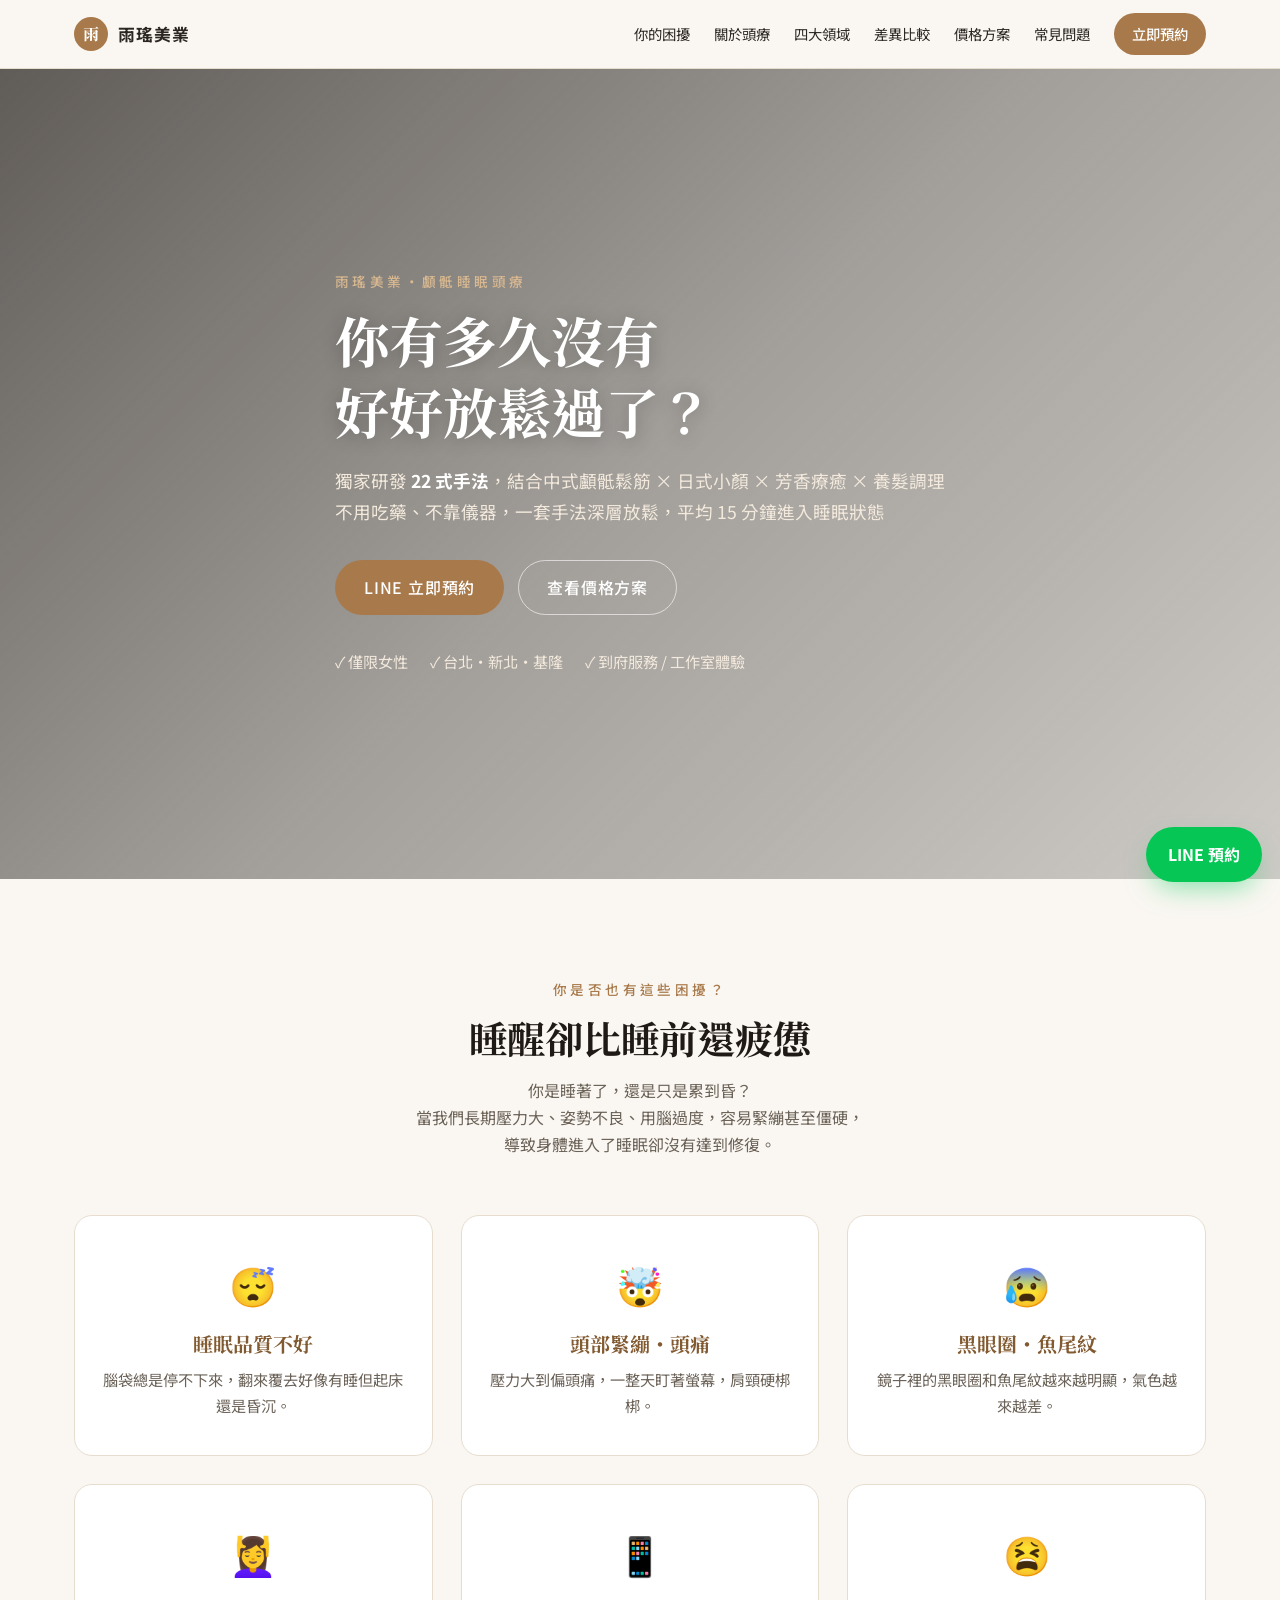
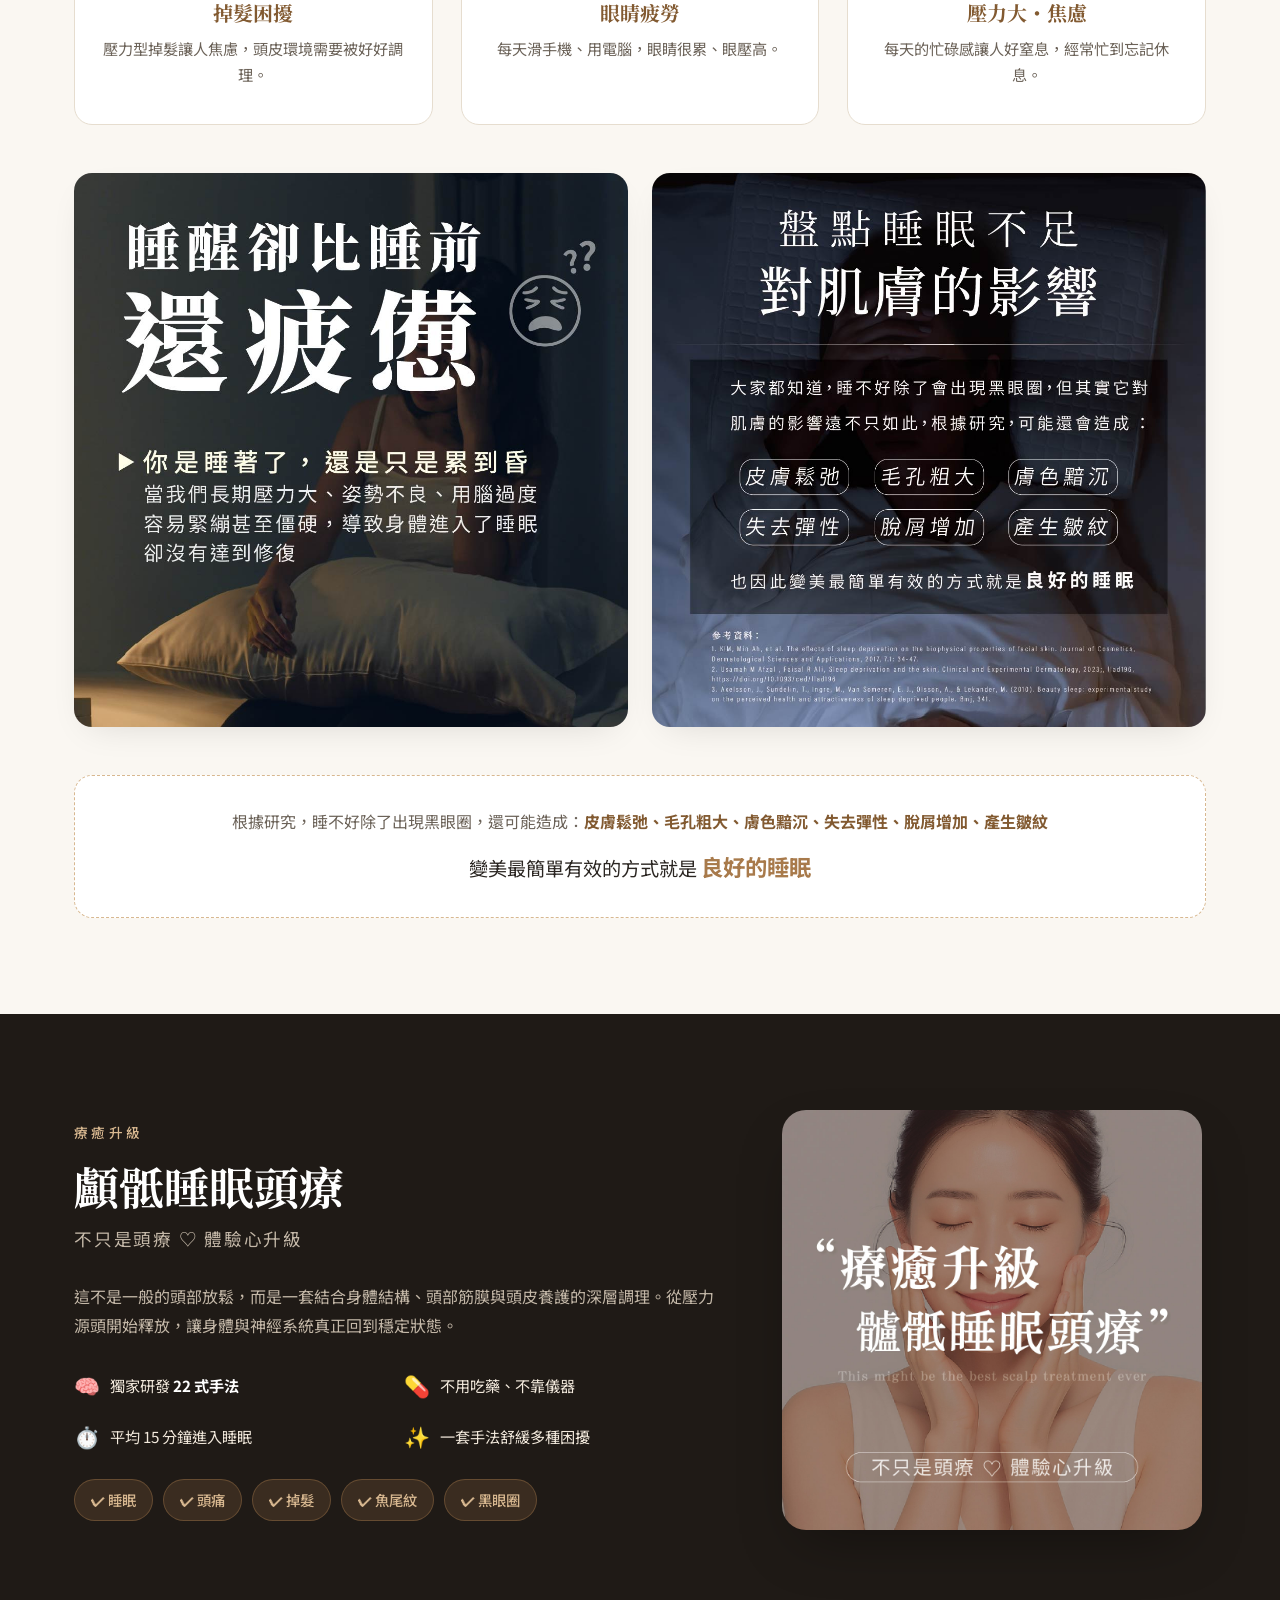
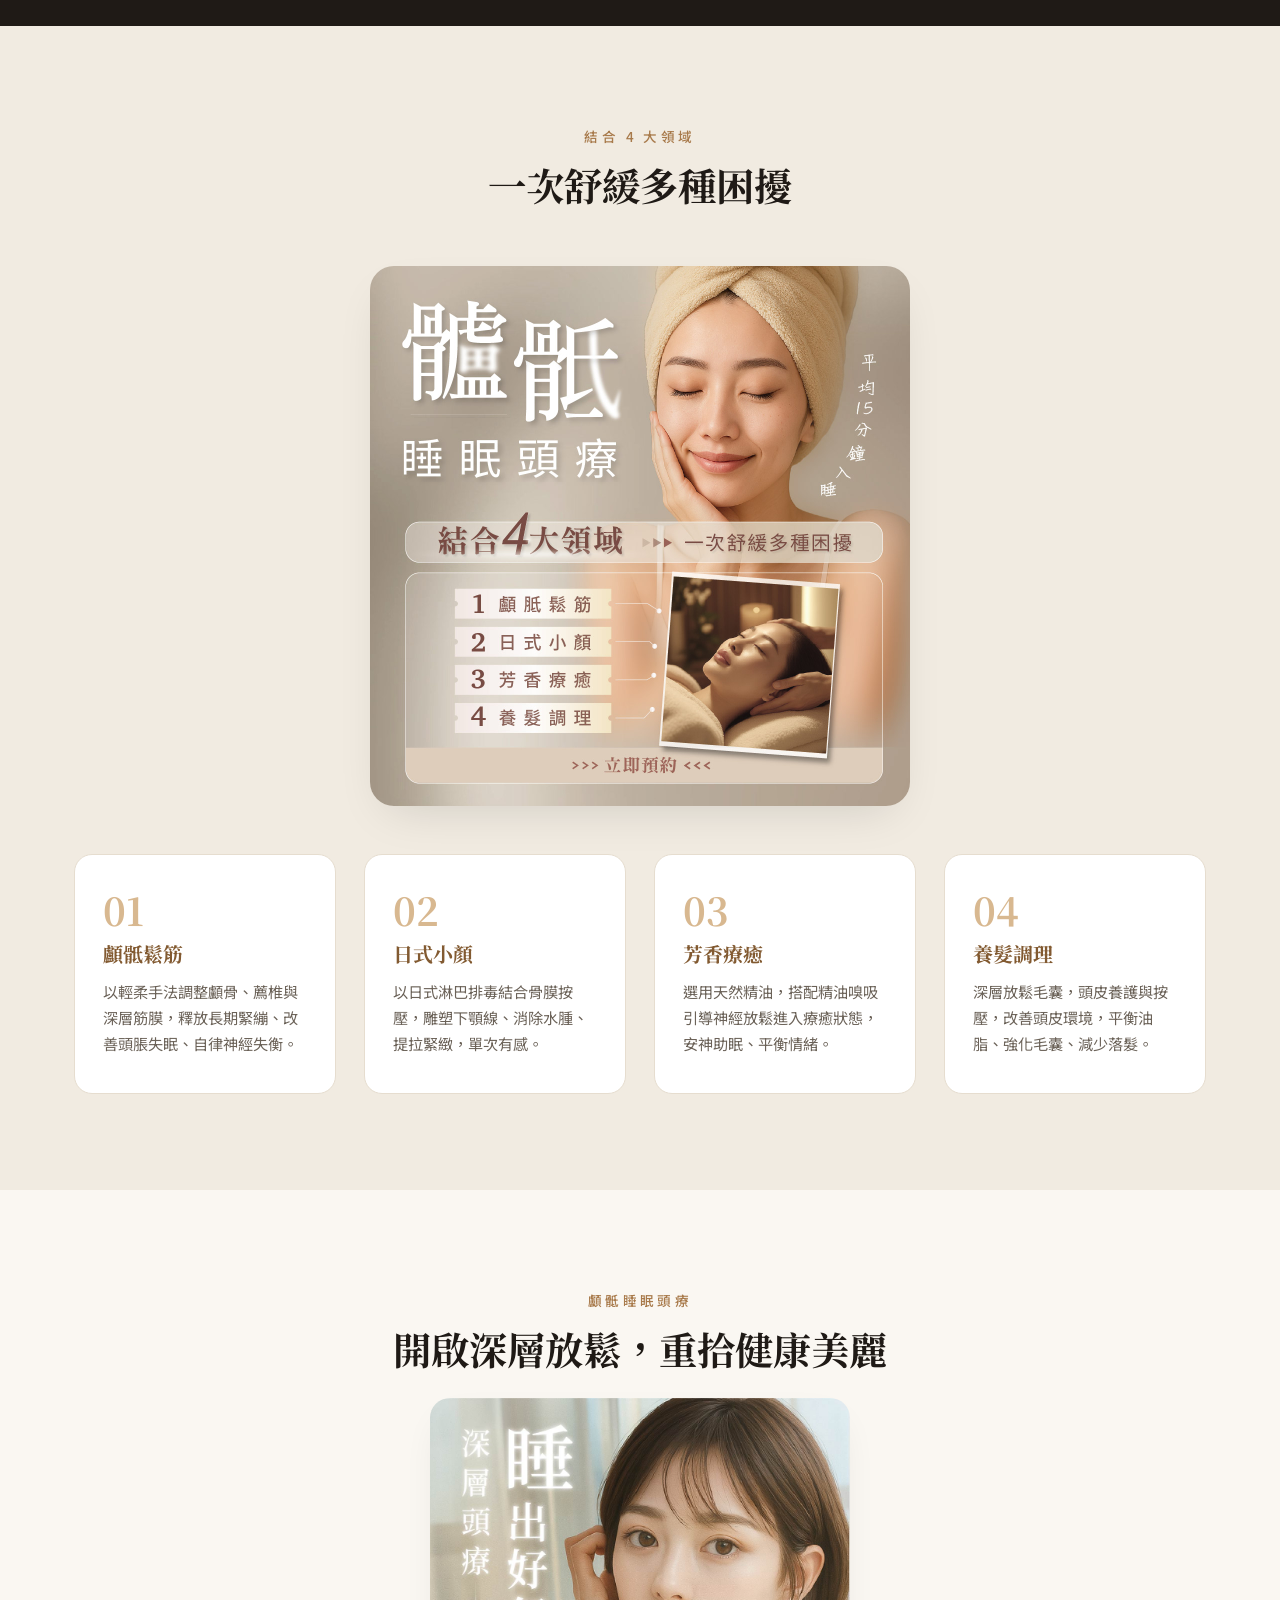
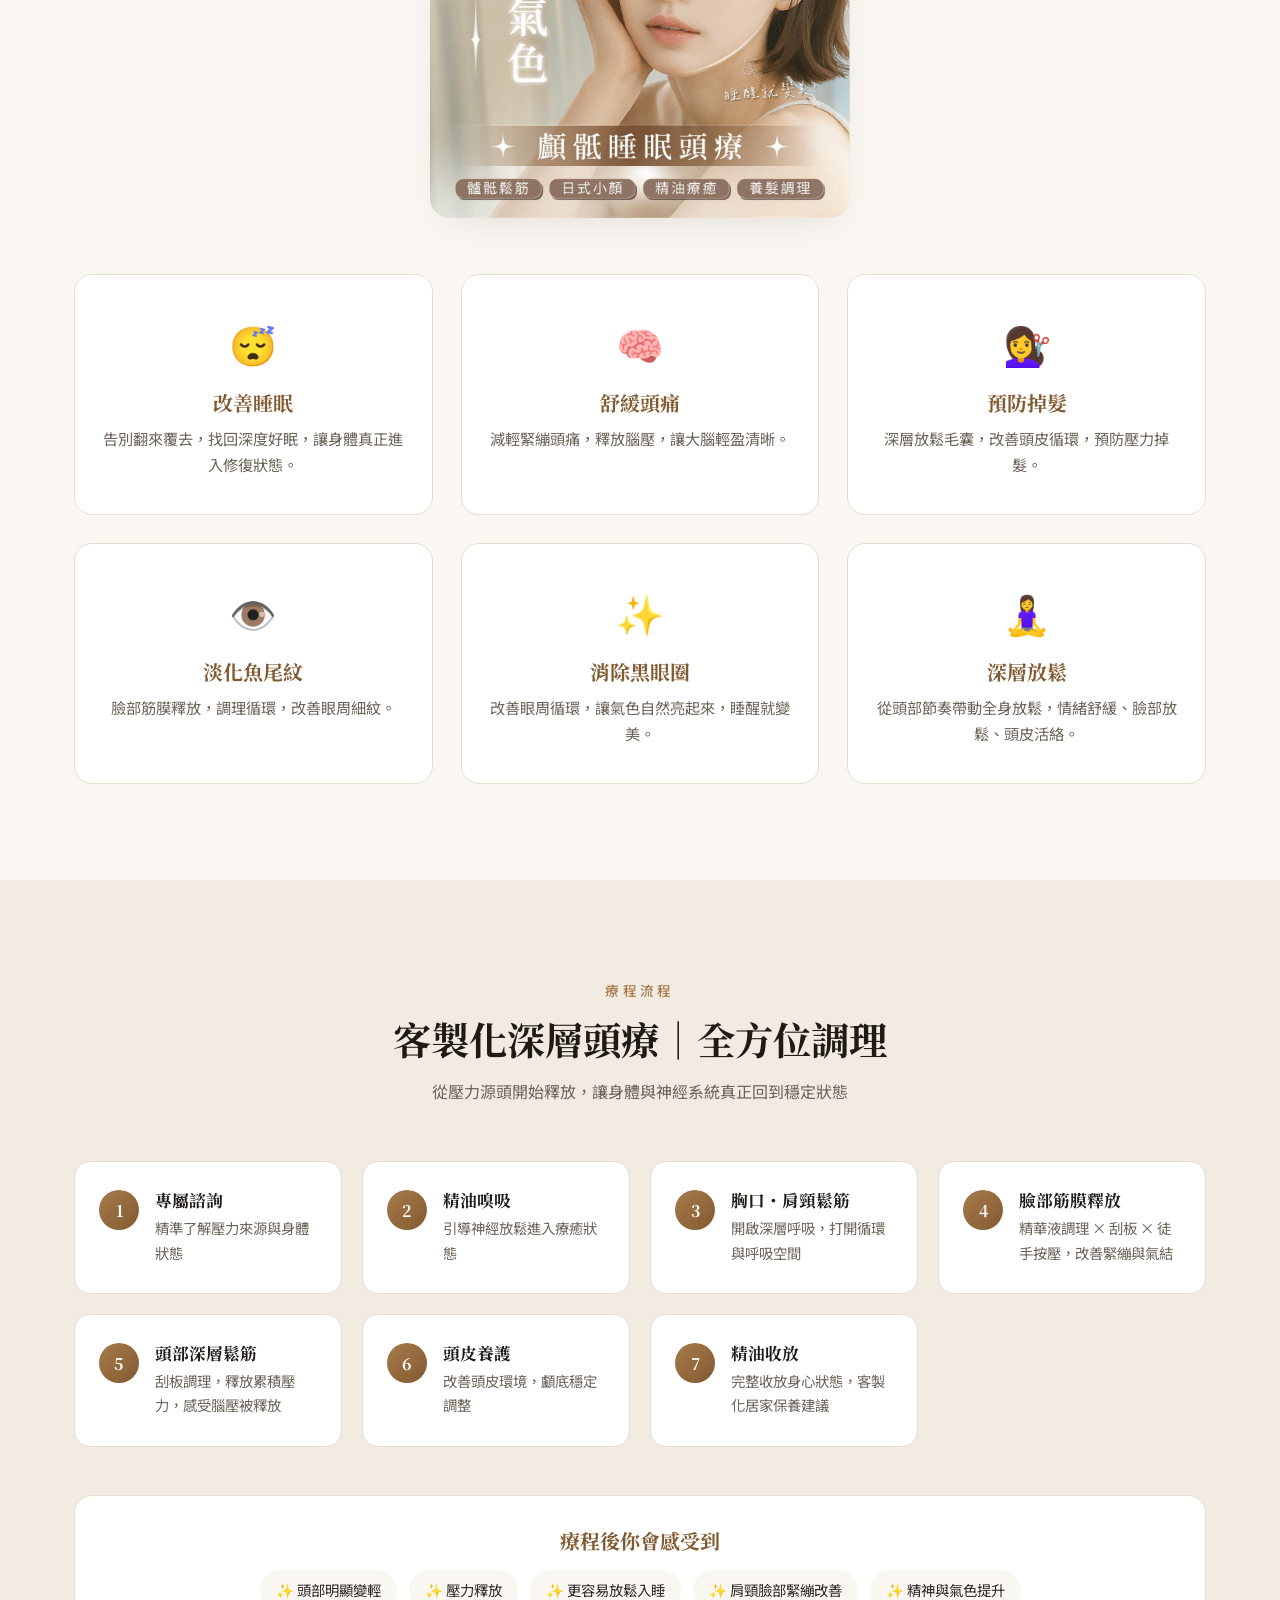
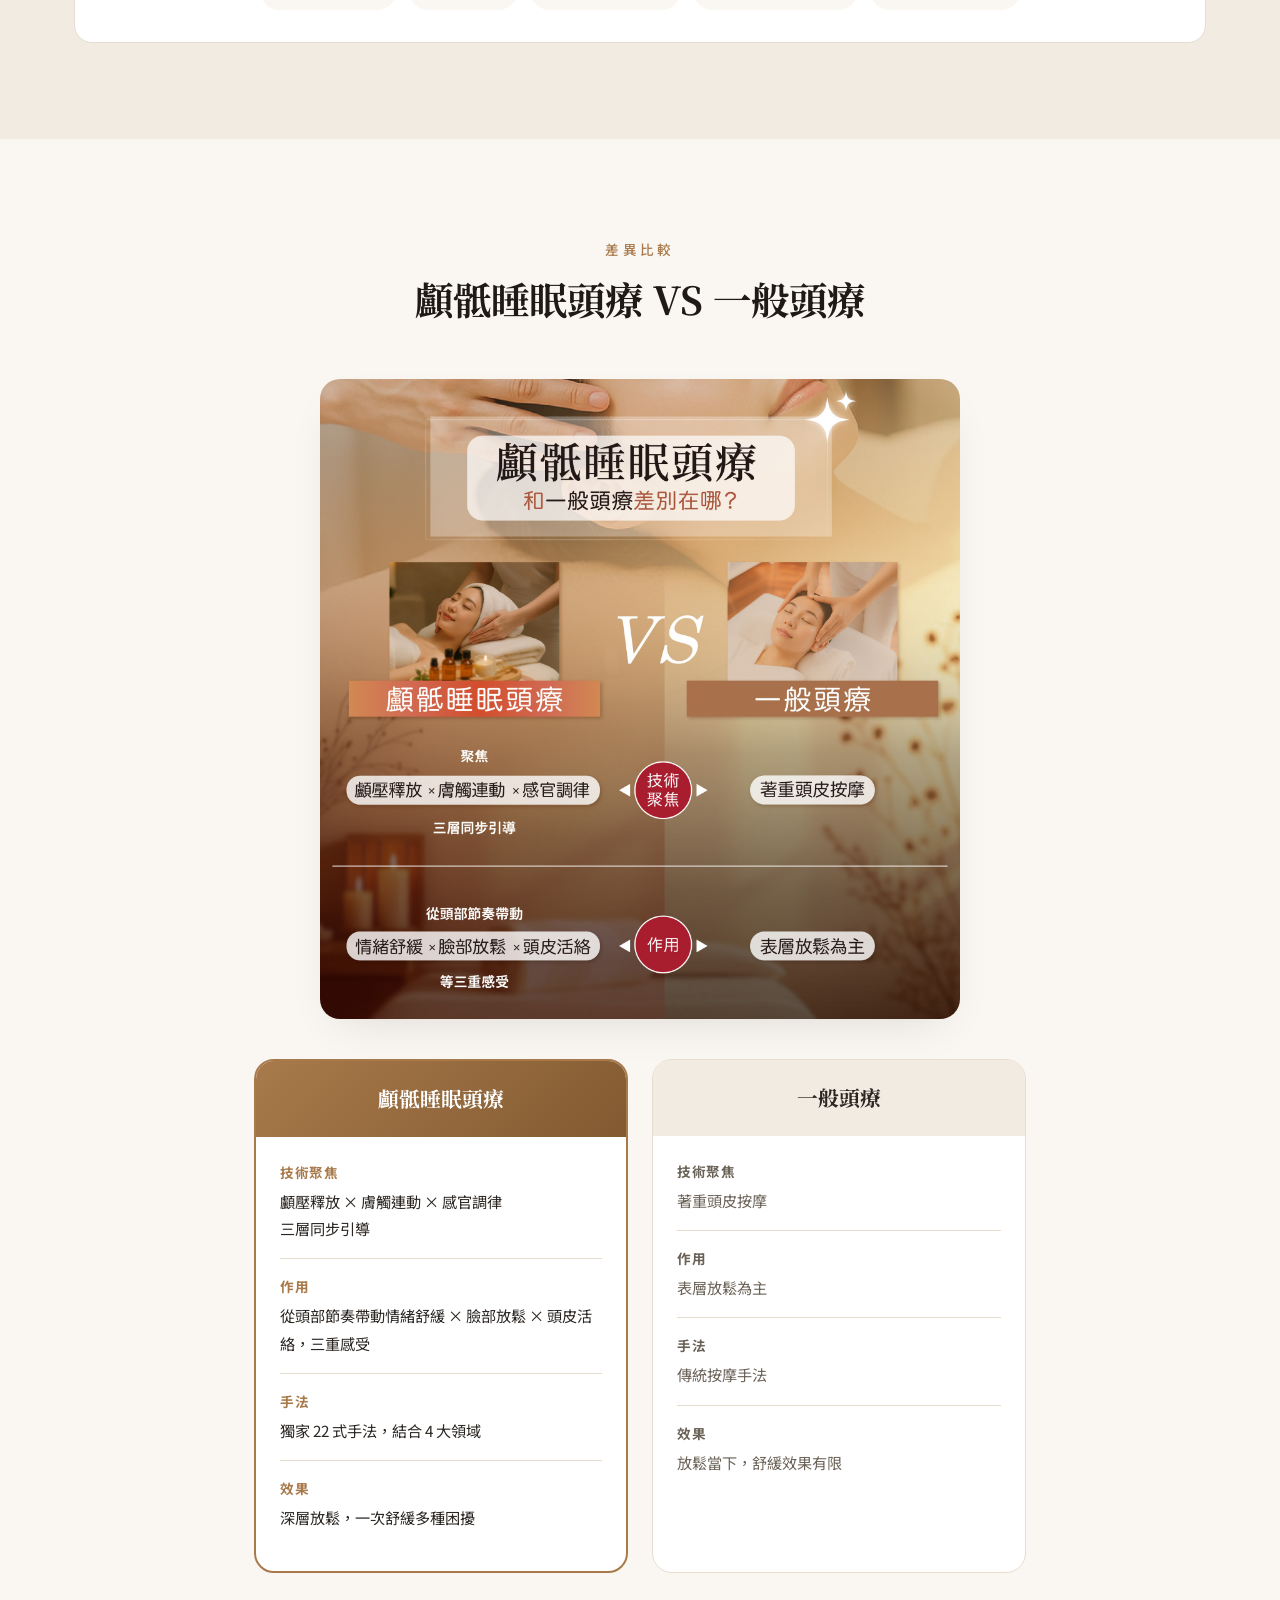
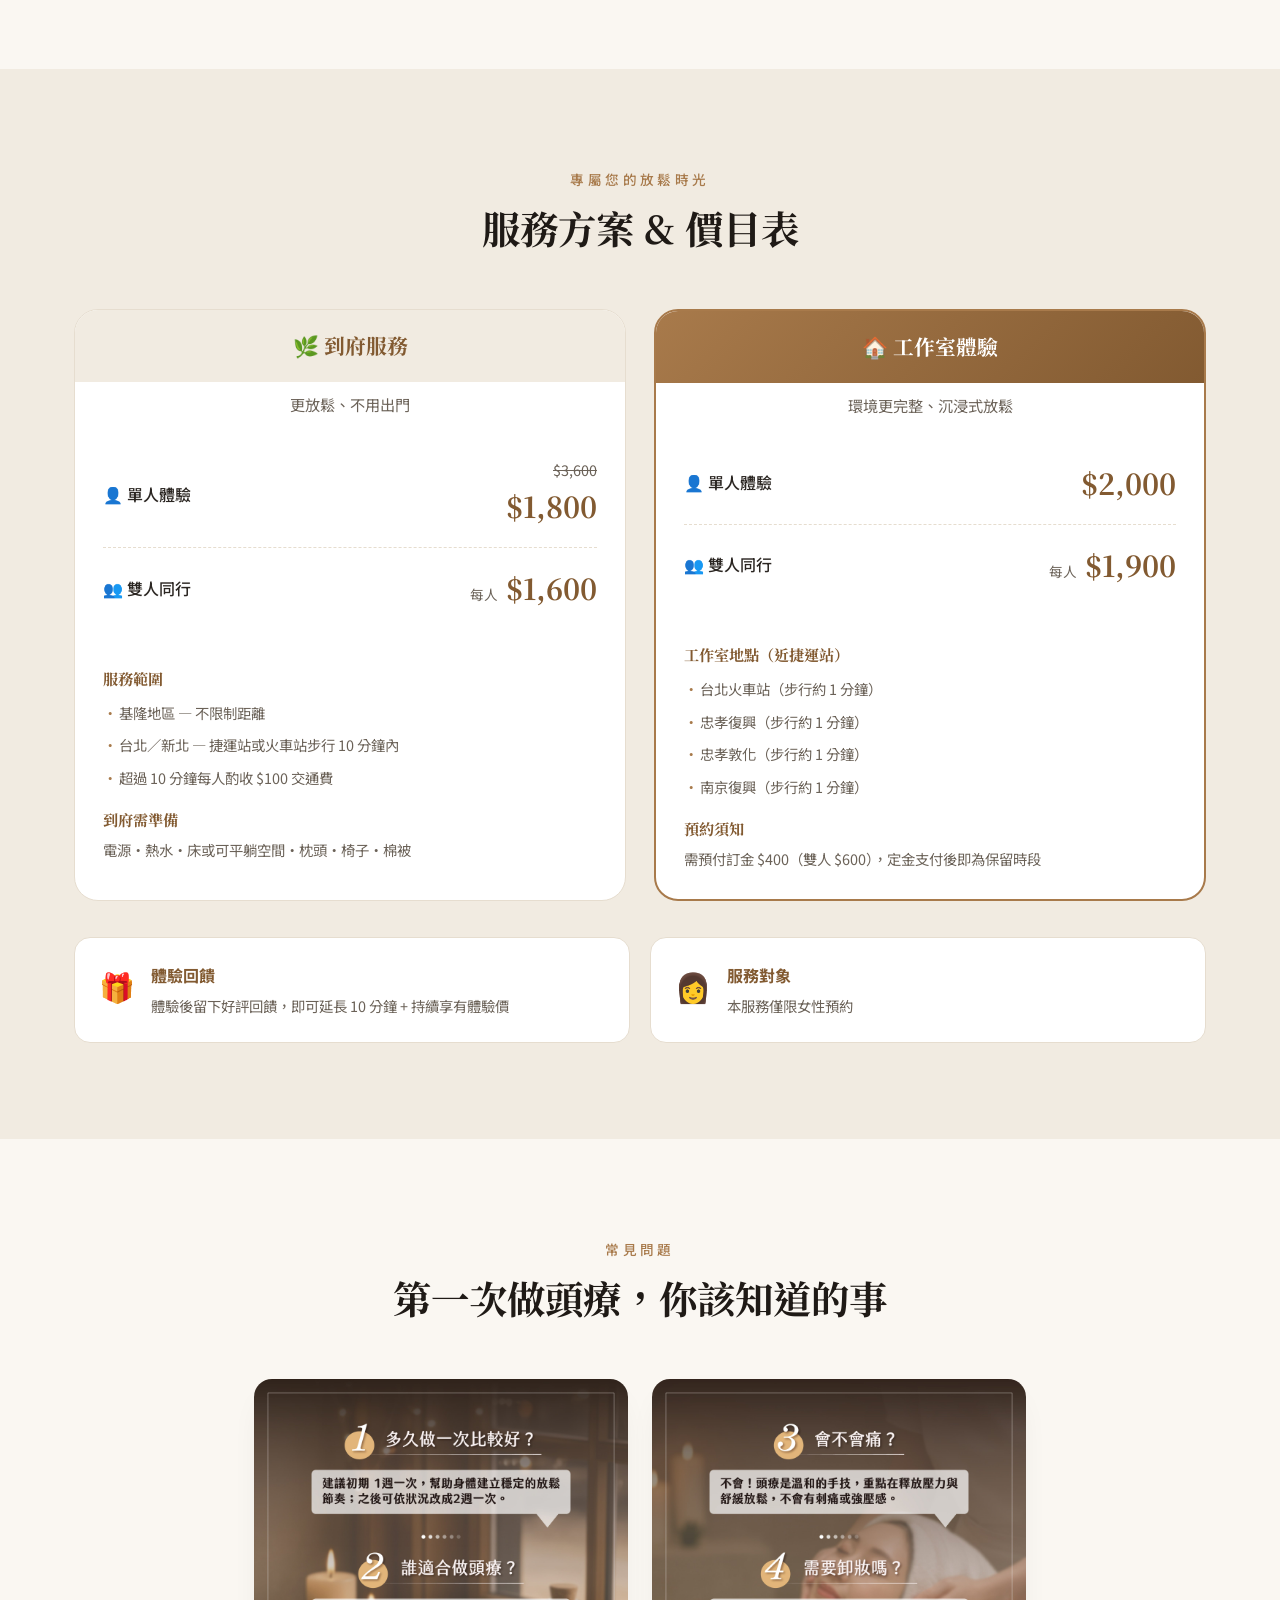
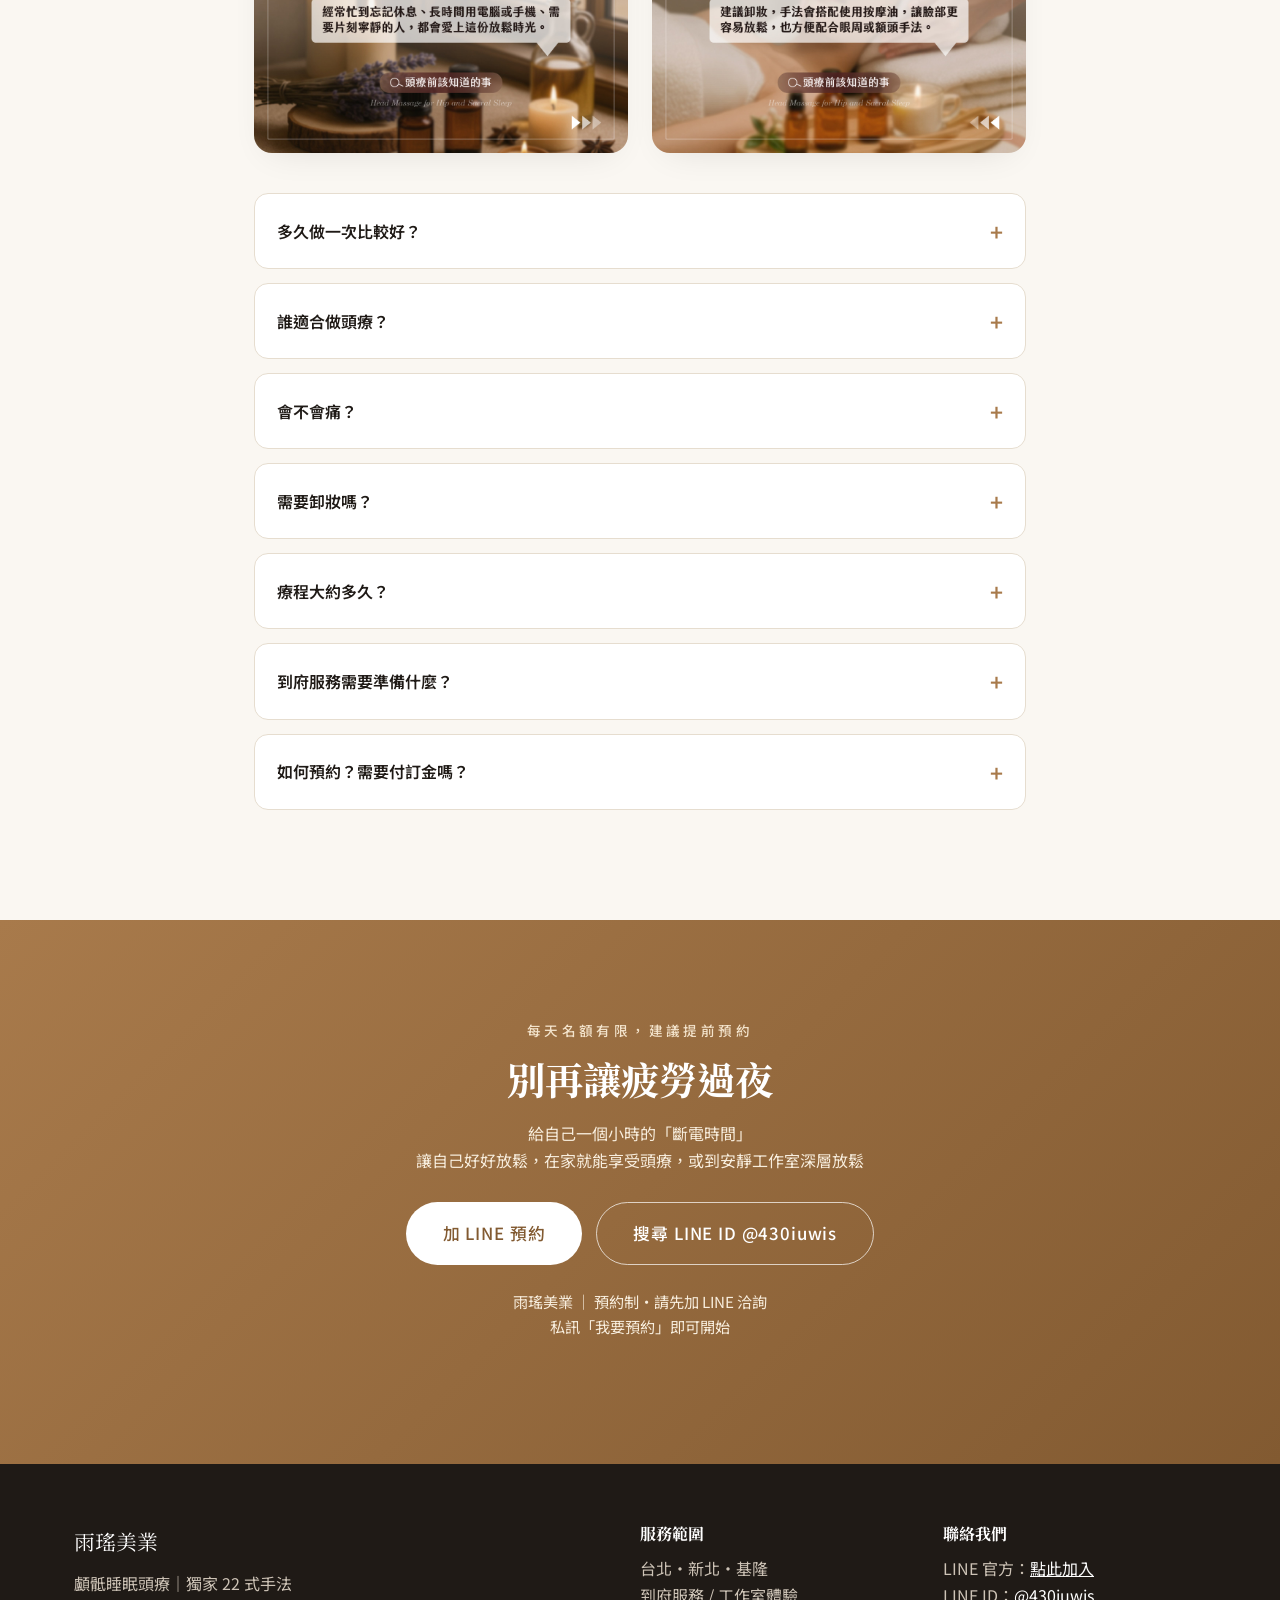
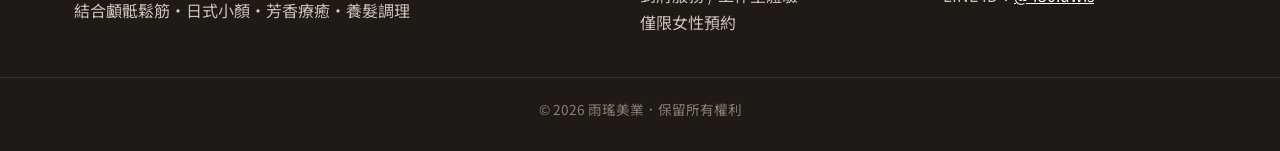
==== index.html @ 0dcac325 "feat(ad-copies): 新增顱骶睡眠頭療廣告文案資料庫 新增多則針對女性的顱骶睡眠頭療廣告文案，包含不同主題、痛點、促銷方案及預約資訊，方便前端動態渲染或後台管理使用。" ====
<!DOCTYPE html>
<html lang="zh-TW">

<head>
    <meta charset="UTF-8" />
    <meta name="viewport" content="width=device-width, initial-scale=1.0" />
    <title>雨瑤美業 ｜ 顱骶睡眠頭療・獨家22式手法・深層放鬆</title>
    <meta name="description"
        content="雨瑤美業｜顱骶睡眠頭療，獨家22式手法結合顱骶鬆筋、日式小顏、芳香療癒、養髮調理。不用吃藥不靠儀器，一套手法舒緩睡眠、頭痛、掉髮、魚尾紋、黑眼圈。到府服務體驗價$1,800起。" />
    <link rel="preconnect" href="https://fonts.googleapis.com" />
    <link rel="preconnect" href="https://fonts.gstatic.com" crossorigin />
    <link
        href="https://fonts.googleapis.com/css2?family=Noto+Serif+TC:wght@400;600;700&family=Noto+Sans+TC:wght@300;400;500;700&display=swap"
        rel="stylesheet" />
    <link rel="stylesheet" href="styles.css" />
</head>

<body>

    <!-- NAVBAR -->
    <header class="nav">
        <div class="container nav__inner">
            <a href="#top" class="nav__logo">
                <span class="logo-mark">雨</span>
                <span class="logo-text">雨瑤美業</span>
            </a>
            <nav class="nav__links">
                <a href="#pain">你的困擾</a>
                <a href="#about">關於頭療</a>
                <a href="#techniques">四大領域</a>
                <a href="#comparison">差異比較</a>
                <a href="#pricing">價格方案</a>
                <a href="#faq">常見問題</a>
                <a href="#book" class="nav__cta">立即預約</a>
            </nav>
            <button class="nav__toggle" aria-label="選單">☰</button>
        </div>
    </header>

    <!-- HERO -->
    <section id="top" class="hero">
        <div class="hero__bg"></div>
        <div class="container hero__inner">
            <div class="hero__text">
                <span class="eyebrow">雨瑤美業・顱骶睡眠頭療</span>
                <h1>你有多久沒有<br />好好放鬆過了？</h1>
                <p class="hero__sub">
                    獨家研發 <strong>22 式手法</strong>，結合中式顱骶鬆筋 × 日式小顏 × 芳香療癒 × 養髮調理<br />
                    不用吃藥、不靠儀器，一套手法深層放鬆，平均 15 分鐘進入睡眠狀態
                </p>
                <div class="hero__cta">
                    <a href="https://lin.ee/A6Veg8F" target="_blank" rel="noopener" class="btn btn--primary">LINE
                        立即預約</a>
                    <a href="#pricing" class="btn btn--ghost">查看價格方案</a>
                </div>
                <ul class="hero__badges">
                    <li>✓ 僅限女性</li>
                    <li>✓ 台北・新北・基隆</li>
                    <li>✓ 到府服務 / 工作室體驗</li>
                </ul>
            </div>
        </div>
    </section>

    <!-- PAIN POINTS -->
    <section id="pain" class="section">
        <div class="container">
            <div class="section__head">
                <span class="eyebrow">你是否也有這些困擾？</span>
                <h2>睡醒卻比睡前還疲憊</h2>
                <p class="section__desc">你是睡著了，還是只是累到昏？<br />當我們長期壓力大、姿勢不良、用腦過度，容易緊繃甚至僵硬，<br />導致身體進入了睡眠卻沒有達到修復。</p>
            </div>
            <div class="grid grid--3">
                <article class="pain-card">
                    <div class="pain-card__icon">😴</div>
                    <h3>睡眠品質不好</h3>
                    <p>腦袋總是停不下來，翻來覆去好像有睡但起床還是昏沉。</p>
                </article>
                <article class="pain-card">
                    <div class="pain-card__icon">🤯</div>
                    <h3>頭部緊繃・頭痛</h3>
                    <p>壓力大到偏頭痛，一整天盯著螢幕，肩頸硬梆梆。</p>
                </article>
                <article class="pain-card">
                    <div class="pain-card__icon">😰</div>
                    <h3>黑眼圈・魚尾紋</h3>
                    <p>鏡子裡的黑眼圈和魚尾紋越來越明顯，氣色越來越差。</p>
                </article>
                <article class="pain-card">
                    <div class="pain-card__icon">💆‍♀️</div>
                    <h3>掉髮困擾</h3>
                    <p>壓力型掉髮讓人焦慮，頭皮環境需要被好好調理。</p>
                </article>
                <article class="pain-card">
                    <div class="pain-card__icon">📱</div>
                    <h3>眼睛疲勞</h3>
                    <p>每天滑手機、用電腦，眼睛很累、眼壓高。</p>
                </article>
                <article class="pain-card">
                    <div class="pain-card__icon">😫</div>
                    <h3>壓力大・焦慮</h3>
                    <p>每天的忙碌感讓人好窒息，經常忙到忘記休息。</p>
                </article>
            </div>
            <div class="pain-gallery">
                <div class="pain-gallery__item">
                    <img src="images/m.jpg" alt="睡醒卻比睡前還疲憊" loading="lazy" />
                </div>
                <div class="pain-gallery__item">
                    <img src="images/k.jpg" alt="盤點睡眠不足對肌膚的影響" loading="lazy" />
                </div>
            </div>
            <div class="pain-bottom">
                <p class="pain-bottom__text">根據研究，睡不好除了出現黑眼圈，還可能造成：<strong>皮膚鬆弛、毛孔粗大、膚色黯沉、失去彈性、脫屑增加、產生皺紋</strong></p>
                <p class="pain-bottom__highlight">變美最簡單有效的方式就是 <strong>良好的睡眠</strong></p>
            </div>
        </div>
    </section>

    <!-- ABOUT -->
    <section id="about" class="section section--dark">
        <div class="container">
            <div class="about-grid">
                <div class="about-content">
                    <span class="eyebrow eyebrow--light">療癒升級</span>
                    <h2>顱骶睡眠頭療</h2>
                    <p class="about-tagline">不只是頭療 ♡ 體驗心升級</p>
                    <p>這不是一般的頭部放鬆，而是一套結合身體結構、頭部筋膜與頭皮養護的深層調理。從壓力源頭開始釋放，讓身體與神經系統真正回到穩定狀態。</p>
                    <div class="about-features">
                        <div class="about-feature">
                            <span class="about-feature__icon">🧠</span>
                            <span>獨家研發 <strong>22 式手法</strong></span>
                        </div>
                        <div class="about-feature">
                            <span class="about-feature__icon">💊</span>
                            <span>不用吃藥、不靠儀器</span>
                        </div>
                        <div class="about-feature">
                            <span class="about-feature__icon">⏱️</span>
                            <span>平均 15 分鐘進入睡眠</span>
                        </div>
                        <div class="about-feature">
                            <span class="about-feature__icon">✨</span>
                            <span>一套手法舒緩多種困擾</span>
                        </div>
                    </div>
                    <div class="about-benefits">
                        <span class="benefit-tag">✔ 睡眠</span>
                        <span class="benefit-tag">✔ 頭痛</span>
                        <span class="benefit-tag">✔ 掉髮</span>
                        <span class="benefit-tag">✔ 魚尾紋</span>
                        <span class="benefit-tag">✔ 黑眼圈</span>
                    </div>
                </div>
                <div class="about-visual">
                    <div class="about-visual__img">
                        <img src="images/c.jpg" alt="療癒升級 顱骶睡眠頭療" loading="lazy" />
                    </div>
                </div>
            </div>
        </div>
    </section>

    <!-- FOUR TECHNIQUES -->
    <section id="techniques" class="section section--alt">
        <div class="container">
            <div class="section__head">
                <span class="eyebrow">結合 4 大領域</span>
                <h2>一次舒緩多種困擾</h2>
            </div>
            <div class="techniques-hero">
                <img src="images/b.jpg" alt="顱骶睡眠頭療 結合4大領域" loading="lazy" />
            </div>
            <div class="grid grid--4">
                <article class="tech-card">
                    <div class="tech-card__number">01</div>
                    <h3>顱骶鬆筋</h3>
                    <p>以輕柔手法調整顱骨、薦椎與深層筋膜，釋放長期緊繃、改善頭脹失眠、自律神經失衡。</p>
                </article>
                <article class="tech-card">
                    <div class="tech-card__number">02</div>
                    <h3>日式小顏</h3>
                    <p>以日式淋巴排毒結合骨膜按壓，雕塑下顎線、消除水腫、提拉緊緻，單次有感。</p>
                </article>
                <article class="tech-card">
                    <div class="tech-card__number">03</div>
                    <h3>芳香療癒</h3>
                    <p>選用天然精油，搭配精油嗅吸引導神經放鬆進入療癒狀態，安神助眠、平衡情緒。</p>
                </article>
                <article class="tech-card">
                    <div class="tech-card__number">04</div>
                    <h3>養髮調理</h3>
                    <p>深層放鬆毛囊，頭皮養護與按壓，改善頭皮環境，平衡油脂、強化毛囊、減少落髮。</p>
                </article>
            </div>
        </div>
    </section>

    <!-- BENEFITS -->
    <section id="benefits" class="section">
        <div class="container">
            <div class="section__head">
                <span class="eyebrow">顱骶睡眠頭療</span>
                <h2>開啟深層放鬆，重拾健康美麗</h2>
                <div class="benefits-hero">
                    <img src="images/j.jpg" alt="睡出好氣色 深層頭療" loading="lazy" />
                </div>
            </div>
            <div class="grid grid--3">
                <article class="benefit-card">
                    <div class="benefit-card__icon">😴</div>
                    <h3>改善睡眠</h3>
                    <p>告別翻來覆去，找回深度好眠，讓身體真正進入修復狀態。</p>
                </article>
                <article class="benefit-card">
                    <div class="benefit-card__icon">🧠</div>
                    <h3>舒緩頭痛</h3>
                    <p>減輕緊繃頭痛，釋放腦壓，讓大腦輕盈清晰。</p>
                </article>
                <article class="benefit-card">
                    <div class="benefit-card__icon">💇‍♀️</div>
                    <h3>預防掉髮</h3>
                    <p>深層放鬆毛囊，改善頭皮循環，預防壓力掉髮。</p>
                </article>
                <article class="benefit-card">
                    <div class="benefit-card__icon">👁️</div>
                    <h3>淡化魚尾紋</h3>
                    <p>臉部筋膜釋放，調理循環，改善眼周細紋。</p>
                </article>
                <article class="benefit-card">
                    <div class="benefit-card__icon">✨</div>
                    <h3>消除黑眼圈</h3>
                    <p>改善眼周循環，讓氣色自然亮起來，睡醒就變美。</p>
                </article>
                <article class="benefit-card">
                    <div class="benefit-card__icon">🧘‍♀️</div>
                    <h3>深層放鬆</h3>
                    <p>從頭部節奏帶動全身放鬆，情緒舒緩、臉部放鬆、頭皮活絡。</p>
                </article>
            </div>
        </div>
    </section>

    <!-- PROCESS -->
    <section id="process" class="section section--alt">
        <div class="container">
            <div class="section__head">
                <span class="eyebrow">療程流程</span>
                <h2>客製化深層頭療｜全方位調理</h2>
                <p class="section__desc">從壓力源頭開始釋放，讓身體與神經系統真正回到穩定狀態</p>
            </div>
            <div class="process-timeline">
                <div class="process-step">
                    <div class="process-step__num">1</div>
                    <div class="process-step__content">
                        <h3>專屬諮詢</h3>
                        <p>精準了解壓力來源與身體狀態</p>
                    </div>
                </div>
                <div class="process-step">
                    <div class="process-step__num">2</div>
                    <div class="process-step__content">
                        <h3>精油嗅吸</h3>
                        <p>引導神經放鬆進入療癒狀態</p>
                    </div>
                </div>
                <div class="process-step">
                    <div class="process-step__num">3</div>
                    <div class="process-step__content">
                        <h3>胸口・肩頸鬆筋</h3>
                        <p>開啟深層呼吸，打開循環與呼吸空間</p>
                    </div>
                </div>
                <div class="process-step">
                    <div class="process-step__num">4</div>
                    <div class="process-step__content">
                        <h3>臉部筋膜釋放</h3>
                        <p>精華液調理 × 刮板 × 徒手按壓，改善緊繃與氣結</p>
                    </div>
                </div>
                <div class="process-step">
                    <div class="process-step__num">5</div>
                    <div class="process-step__content">
                        <h3>頭部深層鬆筋</h3>
                        <p>刮板調理，釋放累積壓力，感受腦壓被釋放</p>
                    </div>
                </div>
                <div class="process-step">
                    <div class="process-step__num">6</div>
                    <div class="process-step__content">
                        <h3>頭皮養護</h3>
                        <p>改善頭皮環境，顱底穩定調整</p>
                    </div>
                </div>
                <div class="process-step">
                    <div class="process-step__num">7</div>
                    <div class="process-step__content">
                        <h3>精油收放</h3>
                        <p>完整收放身心狀態，客製化居家保養建議</p>
                    </div>
                </div>
            </div>
            <div class="process-results">
                <h3>療程後你會感受到</h3>
                <div class="process-results__list">
                    <span>✨ 頭部明顯變輕</span>
                    <span>✨ 壓力釋放</span>
                    <span>✨ 更容易放鬆入睡</span>
                    <span>✨ 肩頸臉部緊繃改善</span>
                    <span>✨ 精神與氣色提升</span>
                </div>
            </div>
        </div>
    </section>

    <!-- COMPARISON -->
    <section id="comparison" class="section">
        <div class="container container--narrow">
            <div class="section__head">
                <span class="eyebrow">差異比較</span>
                <h2>顱骶睡眠頭療 VS 一般頭療</h2>
            </div>
            <div class="comparison-hero">
                <img src="images/n.jpg" alt="顱骶睡眠頭療 vs 一般頭療差異比較" loading="lazy" />
            </div>
            <div class="compare-table">
                <div class="compare-col compare-col--ours">
                    <div class="compare-col__head">顱骶睡眠頭療</div>
                    <ul>
                        <li>
                            <strong>技術聚焦</strong>
                            <span>顱壓釋放 × 膚觸連動 × 感官調律<br />三層同步引導</span>
                        </li>
                        <li>
                            <strong>作用</strong>
                            <span>從頭部節奏帶動情緒舒緩 × 臉部放鬆 × 頭皮活絡，三重感受</span>
                        </li>
                        <li>
                            <strong>手法</strong>
                            <span>獨家 22 式手法，結合 4 大領域</span>
                        </li>
                        <li>
                            <strong>效果</strong>
                            <span>深層放鬆，一次舒緩多種困擾</span>
                        </li>
                    </ul>
                </div>
                <div class="compare-col compare-col--general">
                    <div class="compare-col__head">一般頭療</div>
                    <ul>
                        <li>
                            <strong>技術聚焦</strong>
                            <span>著重頭皮按摩</span>
                        </li>
                        <li>
                            <strong>作用</strong>
                            <span>表層放鬆為主</span>
                        </li>
                        <li>
                            <strong>手法</strong>
                            <span>傳統按摩手法</span>
                        </li>
                        <li>
                            <strong>效果</strong>
                            <span>放鬆當下，舒緩效果有限</span>
                        </li>
                    </ul>
                </div>
            </div>
        </div>
    </section>

    <!-- PRICING -->
    <section id="pricing" class="section section--alt">
        <div class="container">
            <div class="section__head">
                <span class="eyebrow">專屬您的放鬆時光</span>
                <h2>服務方案 & 價目表</h2>
            </div>
            <div class="grid grid--2">
                <!-- 到府服務 -->
                <article class="pricing-card">
                    <div class="pricing-card__badge">🌿 到府服務</div>
                    <div class="pricing-card__subtitle">更放鬆、不用出門</div>
                    <div class="pricing-card__main">
                        <div class="pricing-card__plan">
                            <span class="pricing-card__label">👤 單人體驗</span>
                            <div class="pricing-card__price">
                                <span class="pricing-card__original">$3,600</span>
                                <span class="pricing-card__current">$1,800</span>
                            </div>
                        </div>
                        <div class="pricing-card__plan">
                            <span class="pricing-card__label">👥 雙人同行</span>
                            <div class="pricing-card__price">
                                <span class="pricing-card__unit">每人</span>
                                <span class="pricing-card__current">$1,600</span>
                            </div>
                        </div>
                    </div>
                    <div class="pricing-card__info">
                        <h4>服務範圍</h4>
                        <ul>
                            <li>基隆地區 — 不限制距離</li>
                            <li>台北／新北 — 捷運站或火車站步行 10 分鐘內</li>
                            <li>超過 10 分鐘每人酌收 $100 交通費</li>
                        </ul>
                        <h4>到府需準備</h4>
                        <p>電源・熱水・床或可平躺空間・枕頭・椅子・棉被</p>
                    </div>
                </article>

                <!-- 工作室體驗 -->
                <article class="pricing-card pricing-card--featured">
                    <div class="pricing-card__badge">🏠 工作室體驗</div>
                    <div class="pricing-card__subtitle">環境更完整、沉浸式放鬆</div>
                    <div class="pricing-card__main">
                        <div class="pricing-card__plan">
                            <span class="pricing-card__label">👤 單人體驗</span>
                            <div class="pricing-card__price">
                                <span class="pricing-card__current">$2,000</span>
                            </div>
                        </div>
                        <div class="pricing-card__plan">
                            <span class="pricing-card__label">👥 雙人同行</span>
                            <div class="pricing-card__price">
                                <span class="pricing-card__unit">每人</span>
                                <span class="pricing-card__current">$1,900</span>
                            </div>
                        </div>
                    </div>
                    <div class="pricing-card__info">
                        <h4>工作室地點（近捷運站）</h4>
                        <ul>
                            <li>台北火車站（步行約 1 分鐘）</li>
                            <li>忠孝復興（步行約 1 分鐘）</li>
                            <li>忠孝敦化（步行約 1 分鐘）</li>
                            <li>南京復興（步行約 1 分鐘）</li>
                        </ul>
                        <h4>預約須知</h4>
                        <p>需預付訂金 $400（雙人 $600），定金支付後即為保留時段</p>
                    </div>
                </article>
            </div>

            <div class="pricing-promo">
                <div class="pricing-promo__item">
                    <span class="pricing-promo__icon">🎁</span>
                    <div>
                        <strong>體驗回饋</strong>
                        <p>體驗後留下好評回饋，即可延長 10 分鐘 + 持續享有體驗價</p>
                    </div>
                </div>
                <div class="pricing-promo__item">
                    <span class="pricing-promo__icon">👩</span>
                    <div>
                        <strong>服務對象</strong>
                        <p>本服務僅限女性預約</p>
                    </div>
                </div>
            </div>
        </div>
    </section>

    <!-- FAQ -->
    <section id="faq" class="section">
        <div class="container container--narrow">
            <div class="section__head">
                <span class="eyebrow">常見問題</span>
                <h2>第一次做頭療，你該知道的事</h2>
            </div>
            <div class="faq-gallery">
                <div class="faq-gallery__item">
                    <img src="images/p.jpg" alt="頭療常見問題：多久做一次、誰適合做" loading="lazy" />
                </div>
                <div class="faq-gallery__item">
                    <img src="images/o.jpg" alt="頭療常見問題：會不會痛、需要卸妝嗎" loading="lazy" />
                </div>
            </div>
            <div class="faq">
                <details>
                    <summary>多久做一次比較好？</summary>
                    <p>建議初期 1 週一次，幫助身體建立穩定的放鬆節奏；之後可依狀況改成 2 週一次。</p>
                </details>
                <details>
                    <summary>誰適合做頭療？</summary>
                    <p>經常忙到忘記休息、長時間用電腦或手機、需要片刻寧靜的人，都會愛上這份放鬆時光。</p>
                </details>
                <details>
                    <summary>會不會痛？</summary>
                    <p>不會！頭療是溫和的手技，重點在釋放壓力與舒緩放鬆，不會有刺痛或強壓感。</p>
                </details>
                <details>
                    <summary>需要卸妝嗎？</summary>
                    <p>建議卸妝，手法會搭配使用按摩油，讓臉部更容易放鬆，也方便配合眼周或額頭手法。</p>
                </details>
                <details>
                    <summary>療程大約多久？</summary>
                    <p>療程大概一小時左右，包含諮詢、精油嗅吸、全程手法與收操。</p>
                </details>
                <details>
                    <summary>到府服務需要準備什麼？</summary>
                    <p>需準備電源、熱水、床或可平躺空間、枕頭、椅子與棉被即可。我們會攜帶所有療程器材。</p>
                </details>
                <details>
                    <summary>如何預約？需要付訂金嗎？</summary>
                    <p>加入官方 LINE 後告知日期、時段即可。工作室體驗需預付訂金 $400（雙人 $600），到府服務目前免訂金。</p>
                </details>
            </div>
        </div>
    </section>

    <!-- BOOK CTA -->
    <section id="book" class="cta">
        <div class="container cta__inner">
            <span class="eyebrow eyebrow--light">每天名額有限，建議提前預約</span>
            <h2>別再讓疲勞過夜</h2>
            <p>給自己一個小時的「斷電時間」<br />讓自己好好放鬆，在家就能享受頭療，或到安靜工作室深層放鬆</p>
            <div class="cta__buttons">
                <a class="btn btn--primary btn--lg" href="https://lin.ee/A6Veg8F" target="_blank" rel="noopener">
                    加 LINE 預約
                </a>
                <a class="btn btn--ghost btn--lg" href="https://line.me/R/ti/p/@430iuwis" target="_blank"
                    rel="noopener">搜尋 LINE ID @430iuwis</a>
            </div>
            <p class="cta__addr">雨瑤美業 ｜ 預約制・請先加 LINE 洽詢<br />私訊「我要預約」即可開始</p>
        </div>
    </section>

    <!-- FOOTER -->
    <footer class="footer">
        <div class="container footer__inner">
            <div>
                <div class="footer__logo">雨瑤美業</div>
                <p>顱骶睡眠頭療｜獨家 22 式手法<br />結合顱骶鬆筋・日式小顏・芳香療癒・養髮調理</p>
            </div>
            <div>
                <h4>服務範圍</h4>
                <p>台北・新北・基隆<br />到府服務 / 工作室體驗<br />僅限女性預約</p>
            </div>
            <div>
                <h4>聯絡我們</h4>
                <p>LINE 官方：<a href="https://lin.ee/A6Veg8F" target="_blank" rel="noopener"
                        style="color:#fff;text-decoration:underline">點此加入</a><br />LINE ID：<a
                        href="https://line.me/R/ti/p/@430iuwis" target="_blank" rel="noopener"
                        style="color:#fff;text-decoration:underline">@430iuwis</a></p>
            </div>
        </div>
        <div class="footer__copy">© 2026 雨瑤美業．保留所有權利</div>
    </footer>

    <!-- Floating LINE button -->
    <a class="float-cta" href="https://lin.ee/A6Veg8F" target="_blank" rel="noopener">
        <span>LINE 預約</span>
    </a>

    <script src="text.js"></script>
    <script src="script.js"></script>
</body>

</html>
---- styles.css ----
/* ===== Reset & Base ===== */
*,
*::before,
*::after {
    box-sizing: border-box;
    margin: 0;
    padding: 0
}

html {
    scroll-behavior: smooth
}

body {
    font-family: "Noto Sans TC", "PingFang TC", "Microsoft JhengHei", sans-serif;
    color: #2b2622;
    background: #faf7f2;
    line-height: 1.7;
    -webkit-font-smoothing: antialiased;
}

img {
    max-width: 100%;
    display: block
}

a {
    color: inherit;
    text-decoration: none
}

ul {
    list-style: none
}

:root {
    --primary: #a87a4b;
    --primary-dark: #825a31;
    --accent: #d8b890;
    --bg: #faf7f2;
    --bg-alt: #f1ebe1;
    --text: #2b2622;
    --muted: #6b6258;
    --line: #e6ddcf;
    --dark-bg: #1f1a16;
    --dark-surface: #2a2420;
}

.container {
    max-width: 1180px;
    margin: 0 auto;
    padding: 0 24px
}

.container--narrow {
    max-width: 820px
}

h1,
h2,
h3,
h4 {
    font-family: "Noto Serif TC", serif;
    font-weight: 700;
    line-height: 1.3;
    color: #1f1a16
}

h1 {
    font-size: clamp(2rem, 4.5vw, 3.4rem)
}

h2 {
    font-size: clamp(1.7rem, 3vw, 2.4rem)
}

h3 {
    font-size: 1.25rem
}

.eyebrow {
    display: inline-block;
    font-size: .85rem;
    letter-spacing: .25em;
    color: var(--primary);
    font-weight: 500;
    margin-bottom: 12px;
}

.eyebrow--light {
    color: var(--accent);
}

.section {
    padding: 96px 0
}

.section--alt {
    background: var(--bg-alt)
}

.section--dark {
    background: var(--dark-bg);
    color: #f3eadd;
}

.section--dark h2,
.section--dark h3,
.section--dark h4 {
    color: #fff;
}

.section__head {
    text-align: center;
    margin-bottom: 56px
}

.section__desc {
    max-width: 600px;
    margin: 14px auto 0;
    color: var(--muted)
}

.section--dark .section__desc {
    color: #c4b8a8;
}

/* ===== Nav ===== */
.nav {
    position: sticky;
    top: 0;
    z-index: 50;
    background: rgba(250, 247, 242, .92);
    backdrop-filter: saturate(160%) blur(10px);
    border-bottom: 1px solid var(--line);
}

.nav__inner {
    display: flex;
    align-items: center;
    justify-content: space-between;
    height: 68px
}

.nav__logo {
    display: flex;
    align-items: center;
    gap: 10px;
    font-weight: 700
}

.logo-mark {
    display: inline-grid;
    place-items: center;
    width: 34px;
    height: 34px;
    border-radius: 50%;
    background: var(--primary);
    color: #fff;
    font-family: "Noto Serif TC", serif;
}

.logo-text {
    font-size: 1.05rem;
    letter-spacing: .05em
}

.nav__links {
    display: flex;
    gap: 24px;
    align-items: center
}

.nav__links a {
    font-size: .9rem;
    color: var(--text);
    transition: color .2s
}

.nav__links a:hover {
    color: var(--primary)
}

.nav__cta {
    background: var(--primary);
    color: #fff !important;
    padding: 9px 18px;
    border-radius: 999px;
    font-weight: 500;
}

.nav__cta:hover {
    background: var(--primary-dark)
}

.nav__toggle {
    display: none;
    background: none;
    border: 0;
    font-size: 1.5rem;
    cursor: pointer
}

/* ===== Hero ===== */
.hero {
    position: relative;
    overflow: hidden;
    min-height: 90vh;
    display: flex;
    align-items: center
}

.hero__bg {
    position: absolute;
    inset: 0;
    background:
        linear-gradient(135deg, rgba(31, 26, 22, .7) 0%, rgba(31, 26, 22, .4) 50%, rgba(31, 26, 22, .2) 100%),
        url('https://images.unsplash.com/photo-1600334089648-b0d9d3028eb2?w=1920&q=80') center/cover no-repeat;
    filter: saturate(.9);
}

.hero__inner {
    position: relative;
    padding: 120px 24px;
    color: #fff
}

.hero__text {
    max-width: 720px
}

.hero h1 {
    color: #fff;
    margin-bottom: 18px;
    text-shadow: 0 2px 18px rgba(0, 0, 0, .25)
}

.hero__sub {
    font-size: 1.1rem;
    color: #f3eadd;
    margin-bottom: 32px;
    line-height: 1.8;
}

.hero__sub strong {
    color: #fff;
    font-weight: 700;
}

.hero__cta {
    display: flex;
    gap: 14px;
    flex-wrap: wrap;
    margin-bottom: 28px
}

.hero__badges {
    display: flex;
    gap: 22px;
    flex-wrap: wrap;
    color: #f3eadd;
    font-size: .95rem
}

.hero__badges li {
    padding: 6px 0
}

.hero .eyebrow {
    color: var(--accent)
}

/* ===== Buttons ===== */
.btn {
    display: inline-block;
    padding: 13px 28px;
    border-radius: 999px;
    font-weight: 500;
    letter-spacing: .05em;
    transition: all .25s ease;
    border: 1px solid transparent;
    cursor: pointer;
    font-size: 1rem;
}

.btn--primary {
    background: var(--primary);
    color: #fff
}

.btn--primary:hover {
    background: var(--primary-dark);
    transform: translateY(-2px);
    box-shadow: 0 10px 24px -10px rgba(168, 122, 75, .6)
}

.btn--ghost {
    background: transparent;
    color: #fff;
    border-color: rgba(255, 255, 255, .6)
}

.btn--ghost:hover {
    background: rgba(255, 255, 255, .12)
}

.btn--lg {
    padding: 16px 36px;
    font-size: 1.05rem
}

/* ===== Grids ===== */
.grid {
    display: grid;
    gap: 28px
}

.grid--2 {
    grid-template-columns: repeat(2, 1fr)
}

.grid--3 {
    grid-template-columns: repeat(3, 1fr)
}

.grid--4 {
    grid-template-columns: repeat(4, 1fr)
}

/* ===== Pain Cards ===== */
.pain-card {
    background: #fff;
    padding: 36px 28px;
    border-radius: 18px;
    border: 1px solid var(--line);
    text-align: center;
    transition: transform .25s ease, box-shadow .25s ease;
}

.pain-card:hover {
    transform: translateY(-4px);
    box-shadow: 0 18px 40px -20px rgba(0, 0, 0, .12)
}

.pain-card__icon {
    font-size: 2.4rem;
    margin-bottom: 14px
}

.pain-card h3 {
    margin-bottom: 10px;
    color: var(--primary-dark);
}

.pain-card p {
    color: var(--muted);
    font-size: .95rem;
}

.pain-bottom {
    text-align: center;
    margin-top: 48px;
    padding: 32px;
    background: #fff;
    border-radius: 18px;
    border: 1px dashed var(--accent);
}

.pain-bottom__text {
    color: var(--muted);
    margin-bottom: 12px;
}

.pain-bottom__text strong {
    color: var(--primary-dark);
}

.pain-bottom__highlight {
    font-size: 1.2rem;
    color: var(--text);
}

.pain-bottom__highlight strong {
    color: var(--primary);
    font-size: 1.4rem;
}

/* ===== About Section ===== */
.about-grid {
    display: grid;
    grid-template-columns: 1.2fr 0.8fr;
    gap: 60px;
    align-items: center;
}

.about-content h2 {
    color: #fff;
    font-size: clamp(2rem, 3.5vw, 2.8rem);
    margin-bottom: 8px;
}

.about-tagline {
    color: var(--accent);
    font-size: 1.1rem;
    margin-bottom: 20px;
    letter-spacing: .1em;
}

.about-content>p {
    color: #c4b8a8;
    margin-bottom: 28px;
    line-height: 1.8;
}

.about-features {
    display: grid;
    grid-template-columns: 1fr 1fr;
    gap: 16px;
    margin-bottom: 24px;
}

.about-feature {
    display: flex;
    align-items: center;
    gap: 10px;
    color: #f3eadd;
    font-size: .95rem;
}

.about-feature__icon {
    font-size: 1.3rem;
}

.about-feature strong {
    color: #fff;
}

.about-benefits {
    display: flex;
    flex-wrap: wrap;
    gap: 10px;
}

.benefit-tag {
    display: inline-block;
    padding: 8px 16px;
    background: rgba(168, 122, 75, .2);
    border: 1px solid rgba(168, 122, 75, .4);
    border-radius: 999px;
    color: var(--accent);
    font-size: .9rem;
    font-weight: 500;
}

.about-visual {
    display: flex;
    justify-content: center;
    align-items: center;
}

.about-visual__card {
    background: linear-gradient(135deg, var(--primary) 0%, var(--primary-dark) 100%);
    padding: 48px 40px;
    border-radius: 24px;
    text-align: center;
    color: #fff;
    box-shadow: 0 24px 60px -20px rgba(168, 122, 75, .4);
}

.about-visual__number {
    font-family: "Noto Serif TC", serif;
    font-size: 5rem;
    font-weight: 700;
    line-height: 1;
    margin-bottom: 4px;
}

.about-visual__label {
    font-size: 1.5rem;
    font-weight: 600;
    margin-bottom: 16px;
}

.about-visual__desc {
    font-size: .9rem;
    color: #f3e3cb;
    line-height: 1.6;
}

/* ===== Technique Cards ===== */
.tech-card {
    background: #fff;
    padding: 36px 28px;
    border-radius: 18px;
    border: 1px solid var(--line);
    position: relative;
    transition: transform .25s ease, box-shadow .25s ease;
}

.tech-card:hover {
    transform: translateY(-4px);
    box-shadow: 0 18px 40px -20px rgba(0, 0, 0, .12);
}

.tech-card__number {
    font-family: "Noto Serif TC", serif;
    font-size: 2.4rem;
    font-weight: 700;
    color: var(--accent);
    margin-bottom: 12px;
    line-height: 1;
}

.tech-card h3 {
    color: var(--primary-dark);
    margin-bottom: 12px;
}

.tech-card p {
    color: var(--muted);
    font-size: .95rem;
}

/* ===== Benefit Cards ===== */
.benefit-card {
    background: #fff;
    padding: 36px 28px;
    border-radius: 18px;
    border: 1px solid var(--line);
    text-align: center;
    transition: transform .25s ease, box-shadow .25s ease;
}

.benefit-card:hover {
    transform: translateY(-4px);
    box-shadow: 0 18px 40px -20px rgba(0, 0, 0, .12);
}

.benefit-card__icon {
    font-size: 2.4rem;
    margin-bottom: 14px;
}

.benefit-card h3 {
    margin-bottom: 10px;
    color: var(--primary-dark);
}

.benefit-card p {
    color: var(--muted);
    font-size: .95rem;
}

/* ===== Process Timeline ===== */
.process-timeline {
    display: grid;
    grid-template-columns: repeat(auto-fit, minmax(240px, 1fr));
    gap: 20px;
    margin-bottom: 48px;
}

.process-step {
    background: #fff;
    border-radius: 16px;
    padding: 28px 24px;
    border: 1px solid var(--line);
    display: flex;
    gap: 16px;
    align-items: flex-start;
    transition: transform .25s ease, box-shadow .25s ease;
}

.process-step:hover {
    transform: translateY(-3px);
    box-shadow: 0 12px 30px -16px rgba(0, 0, 0, .12);
}

.process-step__num {
    flex-shrink: 0;
    width: 40px;
    height: 40px;
    border-radius: 50%;
    background: linear-gradient(135deg, var(--primary) 0%, var(--primary-dark) 100%);
    color: #fff;
    display: grid;
    place-items: center;
    font-weight: 700;
    font-size: 1rem;
    font-family: "Noto Serif TC", serif;
}

.process-step__content h3 {
    font-size: 1.05rem;
    margin-bottom: 4px;
}

.process-step__content p {
    color: var(--muted);
    font-size: .9rem;
}

.process-results {
    text-align: center;
    background: #fff;
    padding: 32px;
    border-radius: 18px;
    border: 1px solid var(--line);
}

.process-results h3 {
    margin-bottom: 16px;
    color: var(--primary-dark);
}

.process-results__list {
    display: flex;
    flex-wrap: wrap;
    gap: 12px;
    justify-content: center;
}

.process-results__list span {
    padding: 8px 16px;
    background: var(--bg);
    border-radius: 999px;
    font-size: .9rem;
    color: var(--text);
}

/* ===== Comparison ===== */
.compare-table {
    display: grid;
    grid-template-columns: 1fr 1fr;
    gap: 24px;
}

.compare-col {
    border-radius: 20px;
    overflow: hidden;
}

.compare-col__head {
    padding: 20px 24px;
    font-family: "Noto Serif TC", serif;
    font-size: 1.3rem;
    font-weight: 700;
    text-align: center;
}

.compare-col--ours {
    background: #fff;
    border: 2px solid var(--primary);
}

.compare-col--ours .compare-col__head {
    background: linear-gradient(135deg, var(--primary) 0%, var(--primary-dark) 100%);
    color: #fff;
}

.compare-col--general {
    background: #fff;
    border: 1px solid var(--line);
}

.compare-col--general .compare-col__head {
    background: var(--bg-alt);
    color: var(--text);
}

.compare-col ul {
    padding: 8px 24px 24px;
}

.compare-col li {
    padding: 16px 0;
    border-bottom: 1px solid var(--line);
}

.compare-col li:last-child {
    border-bottom: none;
}

.compare-col li strong {
    display: block;
    font-size: .85rem;
    color: var(--primary);
    margin-bottom: 4px;
    letter-spacing: .05em;
}

.compare-col--general li strong {
    color: var(--muted);
}

.compare-col li span {
    font-size: .95rem;
    color: var(--text);
    line-height: 1.6;
}

.compare-col--general li span {
    color: var(--muted);
}

/* ===== Pricing Cards ===== */
.pricing-card {
    background: #fff;
    border-radius: 24px;
    border: 1px solid var(--line);
    overflow: hidden;
    transition: transform .25s ease, box-shadow .25s ease;
}

.pricing-card:hover {
    transform: translateY(-4px);
    box-shadow: 0 22px 48px -24px rgba(0, 0, 0, .15);
}

.pricing-card--featured {
    border: 2px solid var(--primary);
    position: relative;
}

.pricing-card__badge {
    background: var(--bg-alt);
    padding: 18px 28px;
    font-family: "Noto Serif TC", serif;
    font-size: 1.3rem;
    font-weight: 700;
    color: var(--primary-dark);
    text-align: center;
}

.pricing-card--featured .pricing-card__badge {
    background: linear-gradient(135deg, var(--primary) 0%, var(--primary-dark) 100%);
    color: #fff;
}

.pricing-card__subtitle {
    text-align: center;
    padding: 10px 28px 0;
    color: var(--muted);
    font-size: .95rem;
}

.pricing-card__main {
    padding: 24px 28px;
}

.pricing-card__plan {
    display: flex;
    justify-content: space-between;
    align-items: center;
    padding: 16px 0;
    border-bottom: 1px dashed var(--line);
}

.pricing-card__plan:last-child {
    border-bottom: none;
}

.pricing-card__label {
    font-size: 1rem;
    font-weight: 500;
}

.pricing-card__price {
    text-align: right;
}

.pricing-card__original {
    text-decoration: line-through;
    color: var(--muted);
    font-size: .9rem;
    display: block;
}

.pricing-card__current {
    font-family: "Noto Serif TC", serif;
    font-size: 1.8rem;
    font-weight: 700;
    color: var(--primary-dark);
}

.pricing-card__unit {
    font-size: .85rem;
    color: var(--muted);
    margin-right: 4px;
}

.pricing-card__info {
    padding: 0 28px 28px;
}

.pricing-card__info h4 {
    font-size: .95rem;
    color: var(--primary-dark);
    margin-top: 16px;
    margin-bottom: 8px;
}

.pricing-card__info ul {
    list-style: none;
}

.pricing-card__info li {
    padding: 4px 0;
    font-size: .9rem;
    color: var(--muted);
    padding-left: 16px;
    position: relative;
}

.pricing-card__info li::before {
    content: "•";
    position: absolute;
    left: 0;
    color: var(--primary);
}

.pricing-card__info p {
    font-size: .9rem;
    color: var(--muted);
}

/* Pricing Promo */
.pricing-promo {
    margin-top: 36px;
    display: grid;
    grid-template-columns: 1fr 1fr;
    gap: 20px;
}

.pricing-promo__item {
    display: flex;
    gap: 16px;
    align-items: flex-start;
    background: #fff;
    padding: 24px;
    border-radius: 16px;
    border: 1px solid var(--line);
}

.pricing-promo__icon {
    font-size: 1.8rem;
    flex-shrink: 0;
}

.pricing-promo__item strong {
    display: block;
    color: var(--primary-dark);
    margin-bottom: 4px;
}

.pricing-promo__item p {
    color: var(--muted);
    font-size: .9rem;
    margin: 0;
}

/* ===== FAQ ===== */
.faq details {
    background: #fff;
    border: 1px solid var(--line);
    border-radius: 14px;
    padding: 18px 22px;
    margin-bottom: 14px;
    transition: box-shadow .2s ease;
}

.faq details[open] {
    box-shadow: 0 12px 28px -18px rgba(0, 0, 0, .15)
}

.faq summary {
    cursor: pointer;
    font-weight: 600;
    color: #1f1a16;
    list-style: none;
    display: flex;
    justify-content: space-between;
    align-items: center;
}

.faq summary::after {
    content: "+";
    font-size: 1.4rem;
    color: var(--primary);
    transition: transform .2s
}

.faq details[open] summary::after {
    content: "−"
}

.faq details p {
    margin-top: 12px;
    color: var(--muted)
}

/* ===== CTA ===== */
.cta {
    background: linear-gradient(135deg, var(--primary) 0%, var(--primary-dark) 100%);
    color: #fff;
    padding: 96px 0;
    text-align: center;
}

.cta h2 {
    color: #fff;
    margin-bottom: 16px
}

.cta p {
    color: #f8eede;
    margin-bottom: 28px
}

.cta .eyebrow--light {
    color: #f3e3cb;
}

.cta__buttons {
    display: flex;
    gap: 14px;
    justify-content: center;
    flex-wrap: wrap;
    margin-bottom: 24px;
}

.cta .btn--primary {
    background: #fff;
    color: var(--primary-dark)
}

.cta .btn--primary:hover {
    background: #fff8ee
}

.cta .btn--ghost {
    border-color: rgba(255, 255, 255, .7);
    color: #fff
}

.cta__addr {
    font-size: .95rem;
    color: #f3e3cb
}

/* ===== Footer ===== */
.footer {
    background: #1f1a16;
    color: #cdc3b6;
    padding: 60px 0 30px
}

.footer__inner {
    display: grid;
    grid-template-columns: 2fr 1fr 1fr;
    gap: 40px
}

.footer__logo {
    font-family: "Noto Serif TC", serif;
    font-size: 1.3rem;
    color: #fff;
    margin-bottom: 10px
}

.footer h4 {
    color: #fff;
    margin-bottom: 10px;
    font-size: 1rem
}

.footer__copy {
    text-align: center;
    margin-top: 40px;
    padding-top: 20px;
    border-top: 1px solid #3a322a;
    font-size: .85rem;
    color: #8a7f72;
}

/* ===== Floating CTA ===== */
.float-cta {
    position: fixed;
    right: 18px;
    bottom: 18px;
    z-index: 60;
    background: #06c755;
    color: #fff;
    padding: 14px 22px;
    border-radius: 999px;
    font-weight: 700;
    box-shadow: 0 12px 28px -8px rgba(6, 199, 85, .5);
    transition: transform .2s ease;
    animation: float-pulse 2s ease-in-out infinite;
}

.float-cta:hover {
    transform: translateY(-3px);
    animation: none;
}

@keyframes float-pulse {

    0%,
    100% {
        transform: translateY(0);
    }

    50% {
        transform: translateY(-5px);
    }
}

/* ===== Pain Gallery ===== */
.pain-gallery {
    display: grid;
    grid-template-columns: 1fr 1fr;
    gap: 24px;
    margin-top: 48px;
    margin-bottom: 36px;
}

.pain-gallery__item {
    border-radius: 18px;
    overflow: hidden;
    box-shadow: 0 12px 36px -16px rgba(0, 0, 0, .15);
}

.pain-gallery__item img {
    width: 100%;
    height: 100%;
    object-fit: cover;
    transition: transform .4s ease;
}

.pain-gallery__item:hover img {
    transform: scale(1.03);
}

/* ===== About Visual Image ===== */
.about-visual__img {
    border-radius: 24px;
    overflow: hidden;
    box-shadow: 0 24px 60px -20px rgba(0, 0, 0, .4);
    max-width: 420px;
}

.about-visual__img img {
    width: 100%;
    display: block;
    transition: transform .4s ease;
}

.about-visual__img:hover img {
    transform: scale(1.03);
}

/* ===== Techniques Hero ===== */
.techniques-hero {
    max-width: 540px;
    margin: 0 auto 48px;
    border-radius: 24px;
    overflow: hidden;
    box-shadow: 0 18px 48px -18px rgba(0, 0, 0, .15);
}

.techniques-hero img {
    width: 100%;
    display: block;
    transition: transform .4s ease;
}

.techniques-hero:hover img {
    transform: scale(1.03);
}

/* ===== Benefits Hero ===== */
.benefits-hero {
    max-width: 420px;
    margin: 24px auto 0;
    border-radius: 20px;
    overflow: hidden;
    box-shadow: 0 14px 40px -16px rgba(0, 0, 0, .12);
}

.benefits-hero img {
    width: 100%;
    display: block;
    transition: transform .4s ease;
}

.benefits-hero:hover img {
    transform: scale(1.03);
}

/* ===== Comparison Hero ===== */
.comparison-hero {
    max-width: 640px;
    margin: 0 auto 40px;
    border-radius: 20px;
    overflow: hidden;
    box-shadow: 0 18px 48px -18px rgba(0, 0, 0, .12);
}

.comparison-hero img {
    width: 100%;
    display: block;
    transition: transform .4s ease;
}

.comparison-hero:hover img {
    transform: scale(1.03);
}

/* ===== FAQ Gallery ===== */
.faq-gallery {
    display: grid;
    grid-template-columns: 1fr 1fr;
    gap: 24px;
    margin-bottom: 40px;
}

.faq-gallery__item {
    border-radius: 18px;
    overflow: hidden;
    box-shadow: 0 12px 36px -16px rgba(0, 0, 0, .12);
}

.faq-gallery__item img {
    width: 100%;
    display: block;
    transition: transform .4s ease;
}

.faq-gallery__item:hover img {
    transform: scale(1.03);
}

/* ===== Responsive ===== */
@media (max-width:1024px) {
    .grid--4 {
        grid-template-columns: repeat(2, 1fr);
    }

    .about-grid {
        grid-template-columns: 1fr;
        gap: 40px;
    }

    .about-visual {
        order: -1;
    }
}

@media (max-width:860px) {
    .nav__links {
        display: none;
        position: absolute;
        top: 68px;
        left: 0;
        right: 0;
        background: #fff;
        flex-direction: column;
        padding: 18px;
        gap: 14px;
        border-bottom: 1px solid var(--line);
    }

    .nav__links.is-open {
        display: flex
    }

    .nav__toggle {
        display: block
    }

    .grid--2,
    .grid--3 {
        grid-template-columns: 1fr
    }

    .compare-table {
        grid-template-columns: 1fr;
    }

    .pain-gallery {
        grid-template-columns: 1fr;
    }

    .faq-gallery {
        grid-template-columns: 1fr;
    }

    .pricing-promo {
        grid-template-columns: 1fr;
    }

    .footer__inner {
        grid-template-columns: 1fr;
        text-align: left
    }

    .section {
        padding: 72px 0
    }

    .hero {
        min-height: auto
    }

    .hero__inner {
        padding: 90px 24px
    }

    .about-features {
        grid-template-columns: 1fr;
    }

    .process-timeline {
        grid-template-columns: 1fr;
    }
}

@media (max-width:520px) {
    .grid--4 {
        grid-template-columns: 1fr;
    }

    .hero__badges {
        gap: 10px;
        font-size: .85rem
    }

    .about-visual__number {
        font-size: 3.5rem;
    }

    .about-visual__card {
        padding: 36px 28px;
    }
}
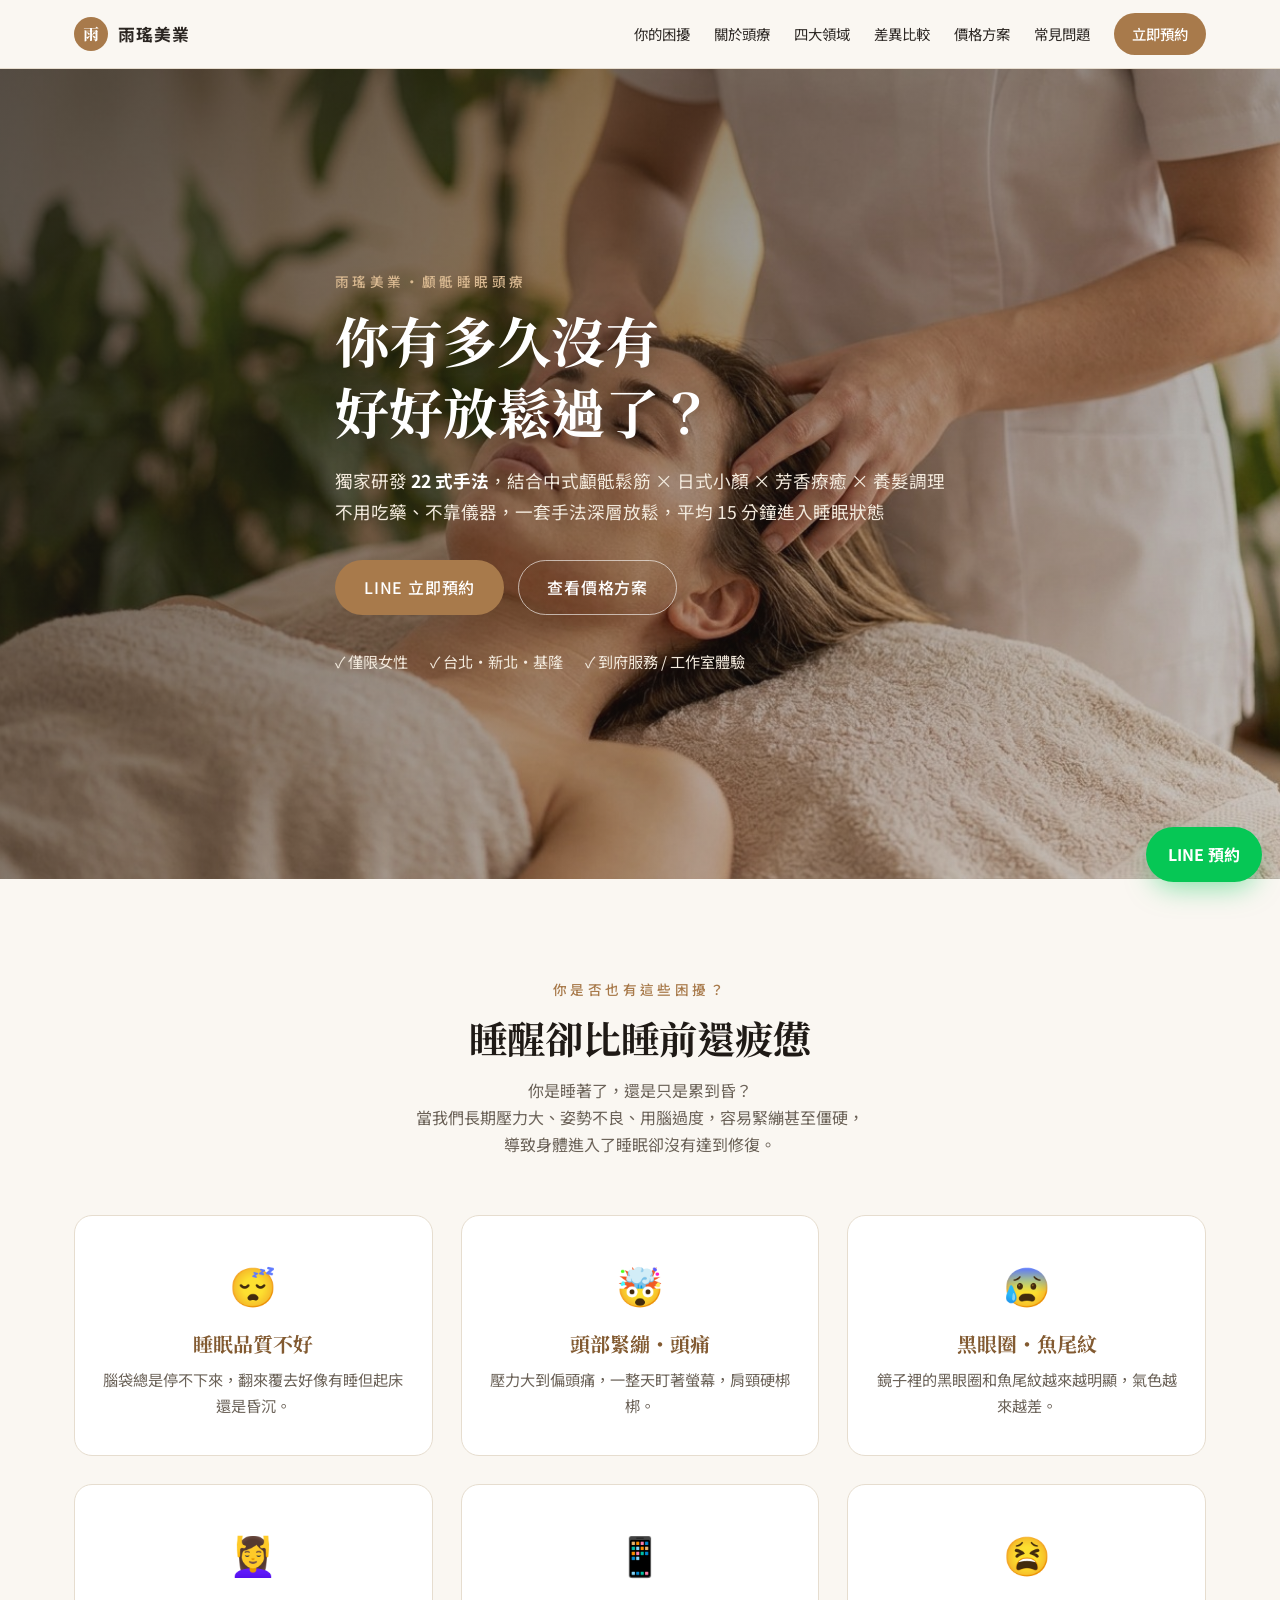
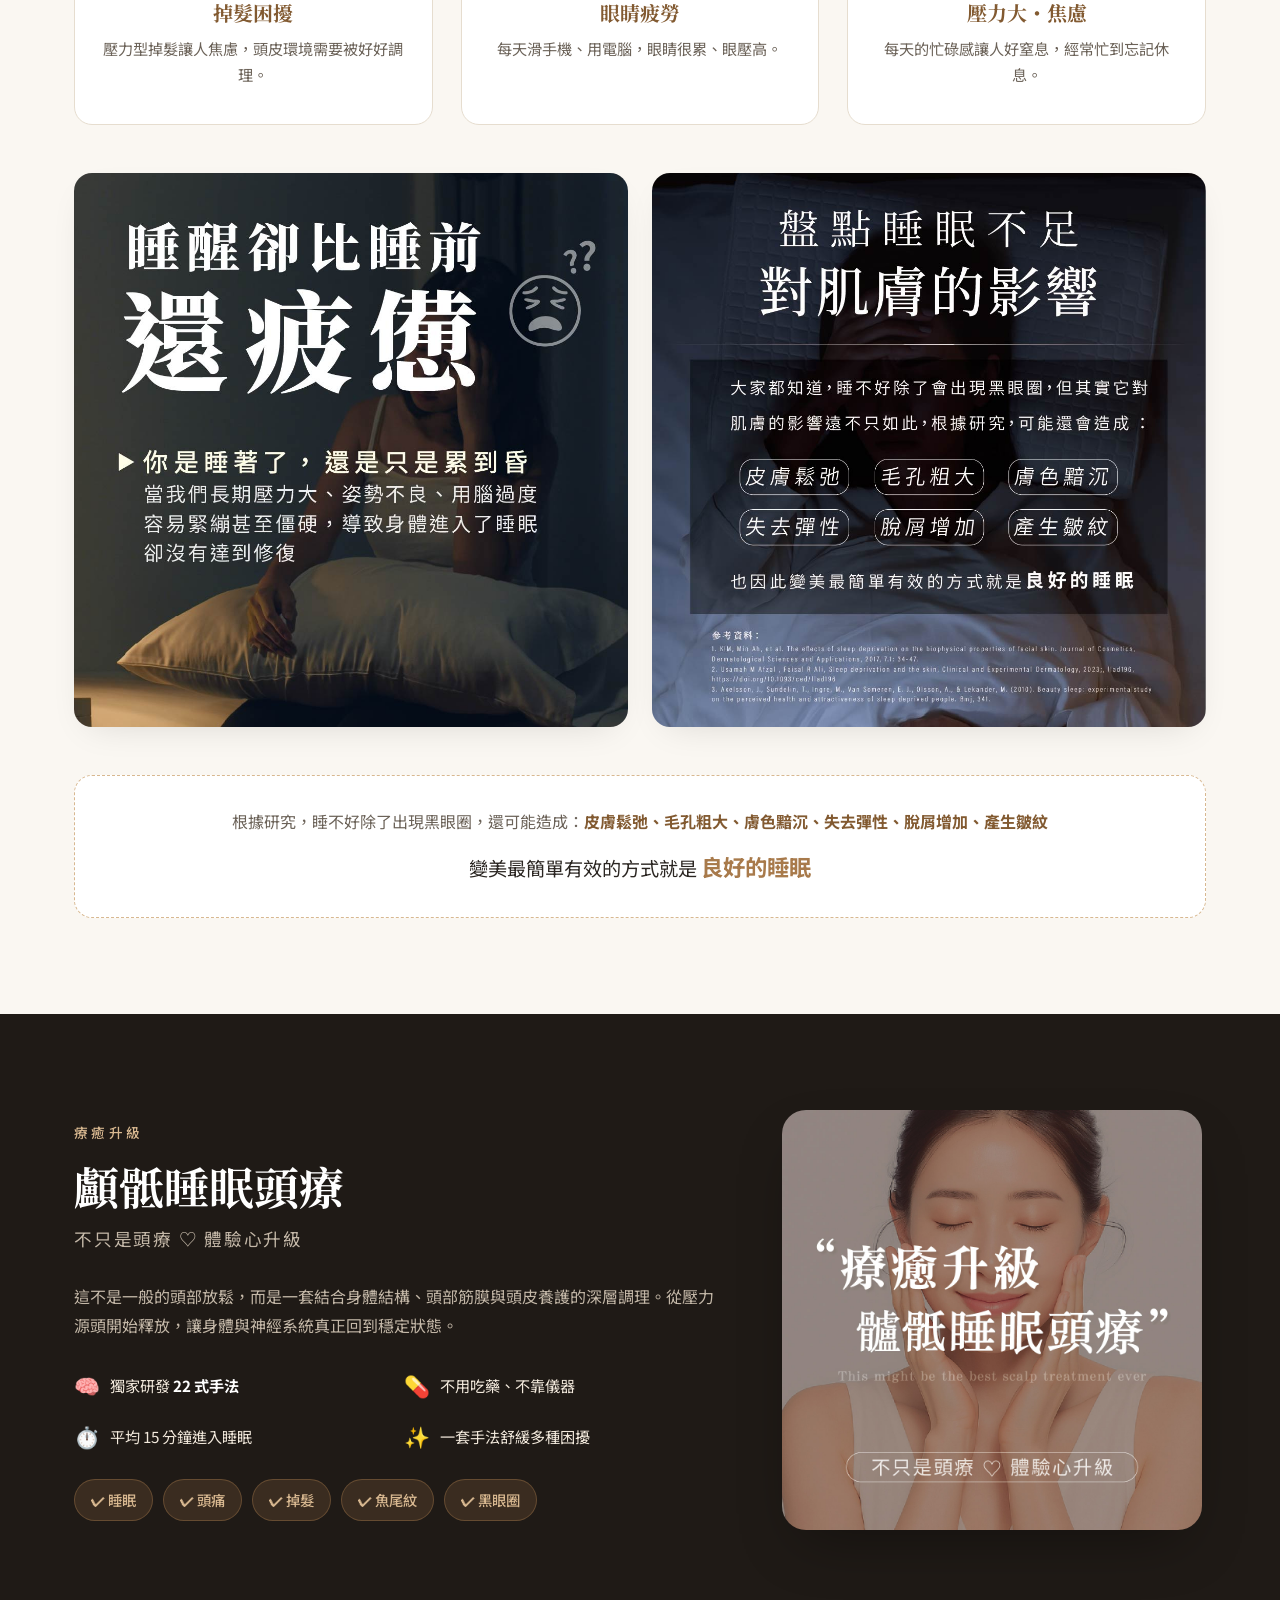
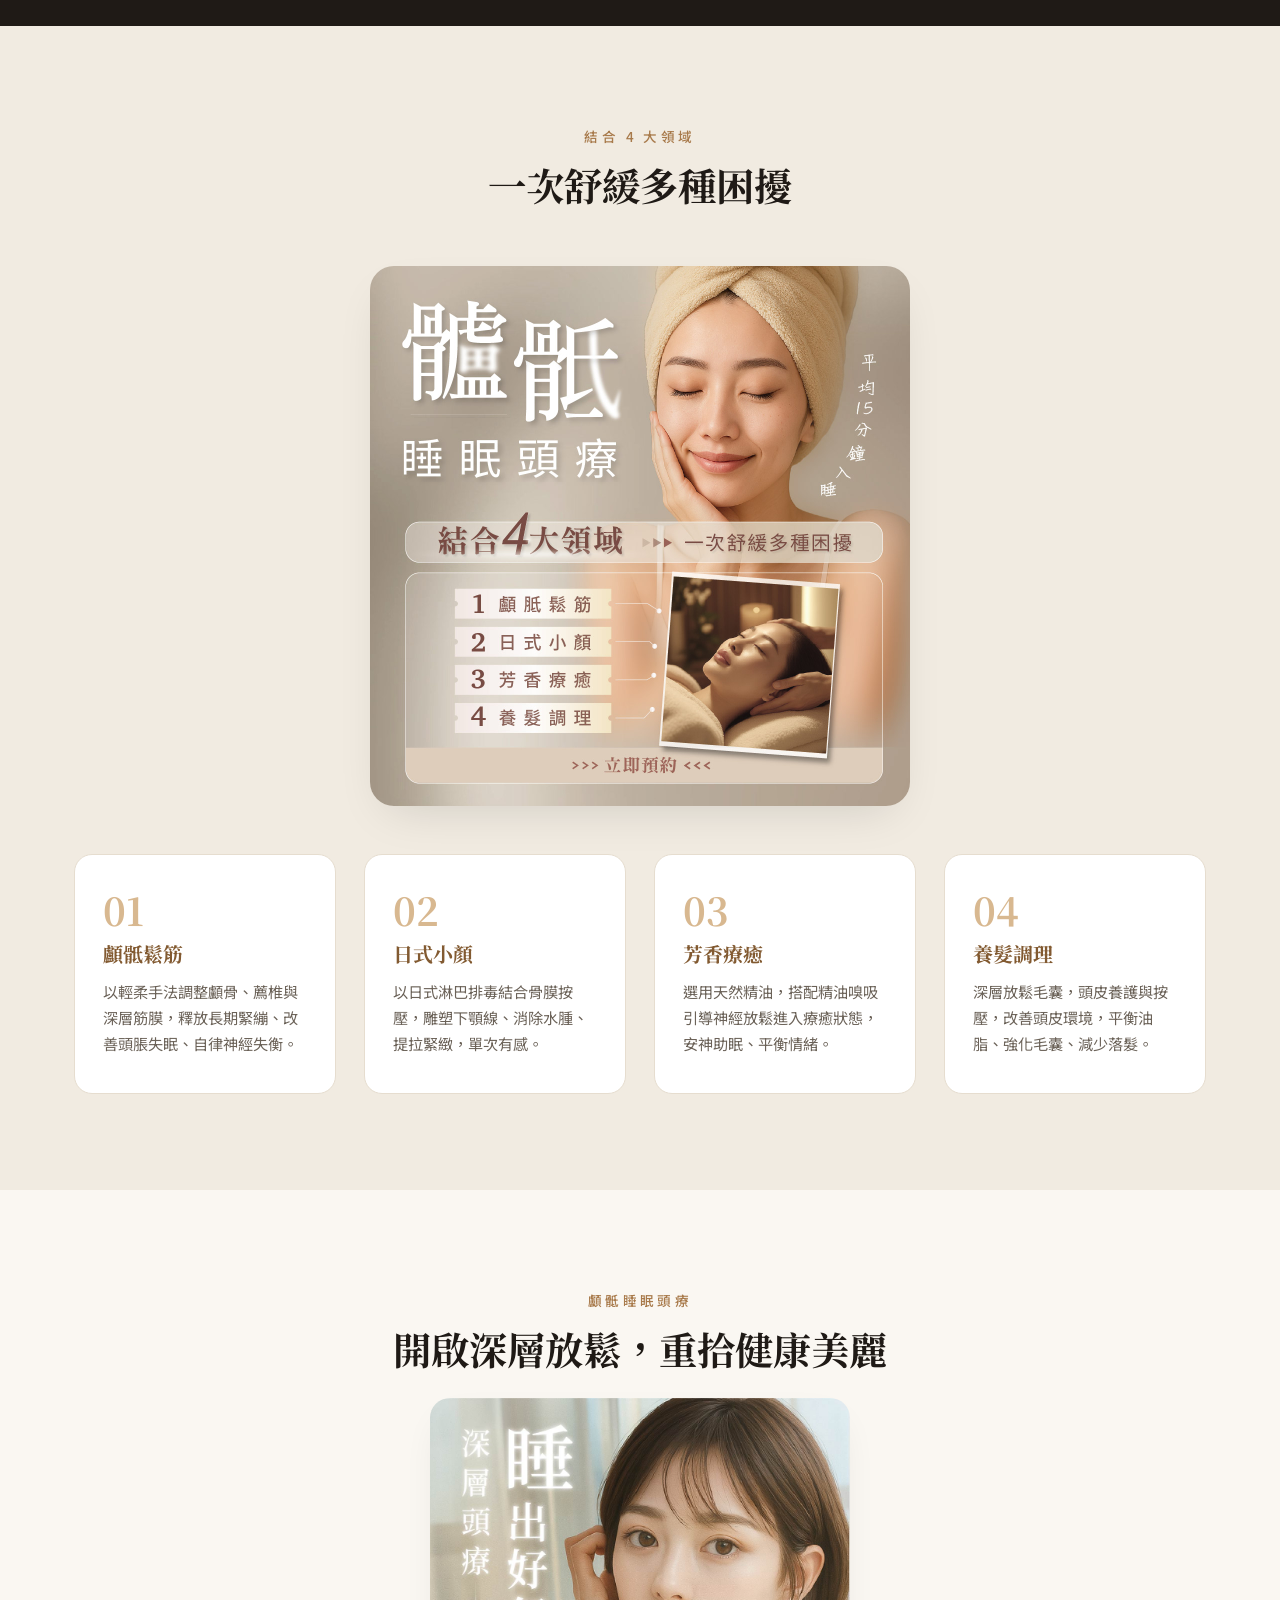
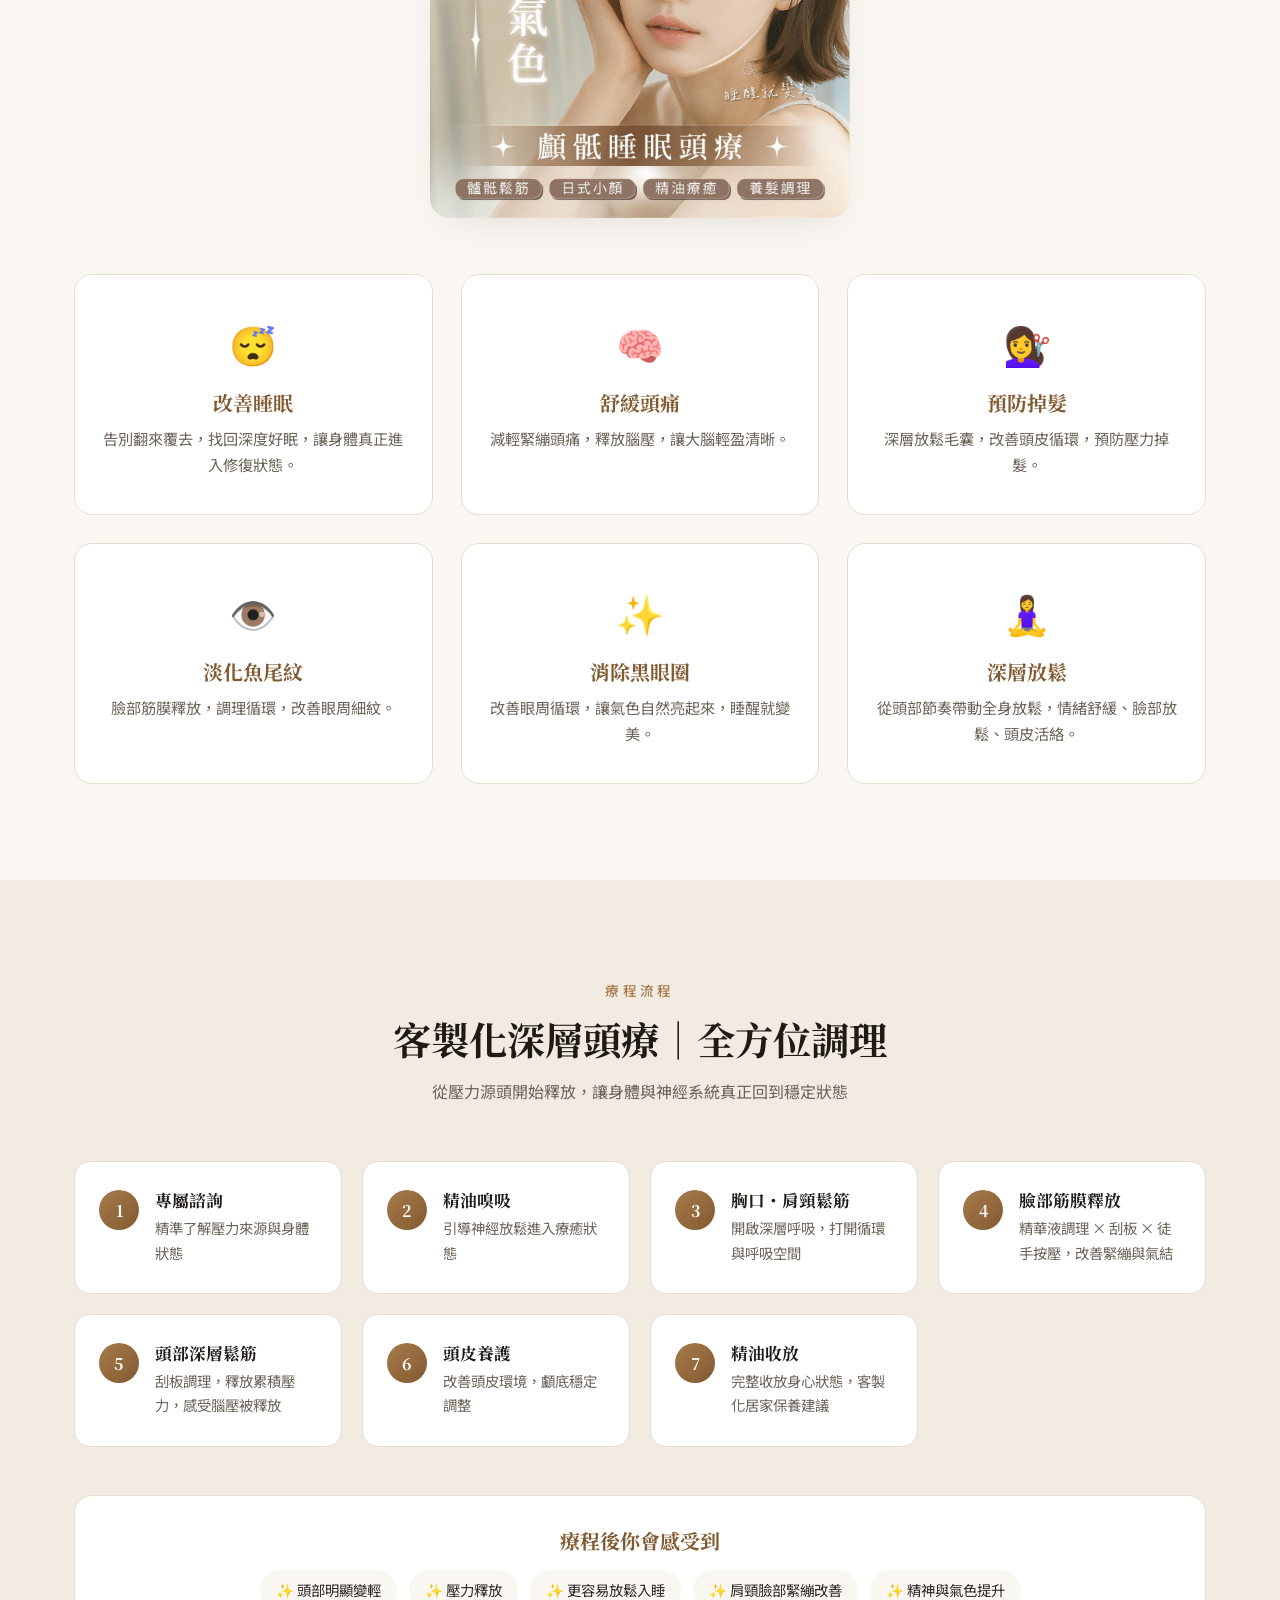
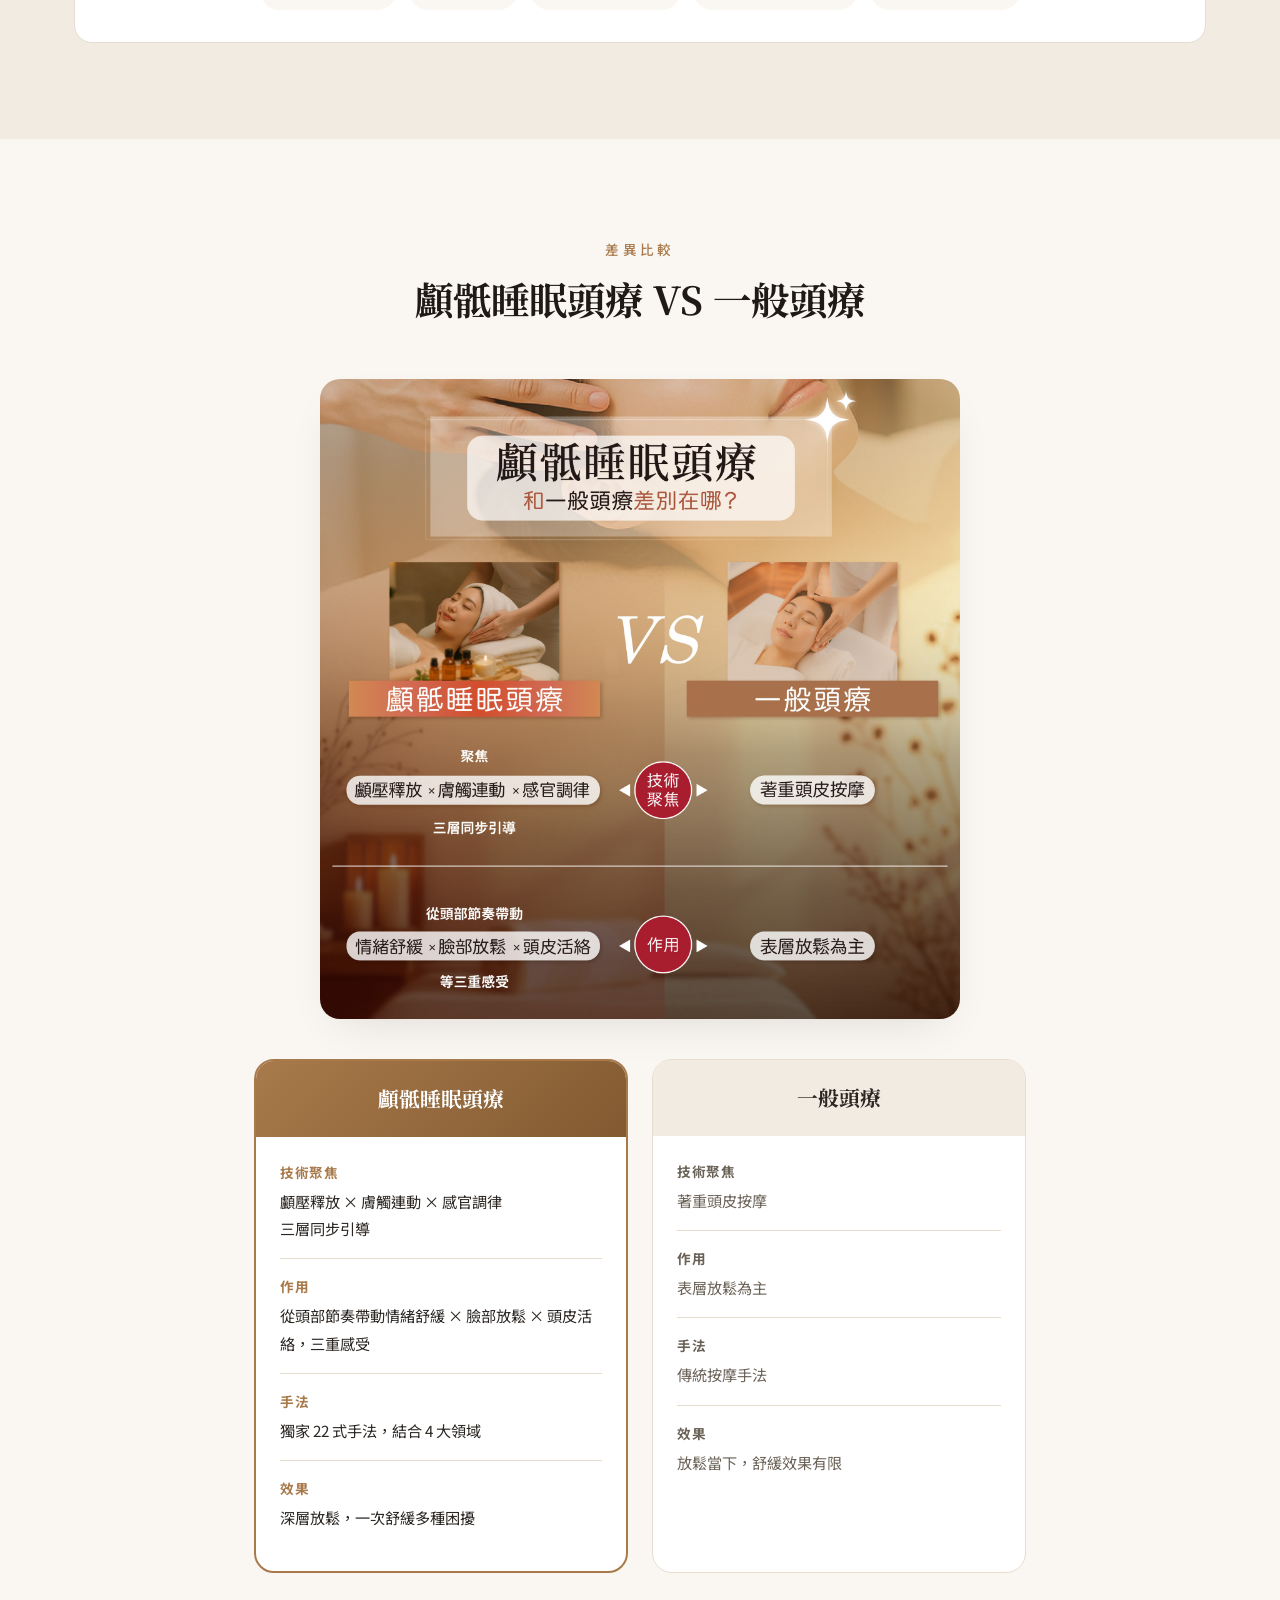
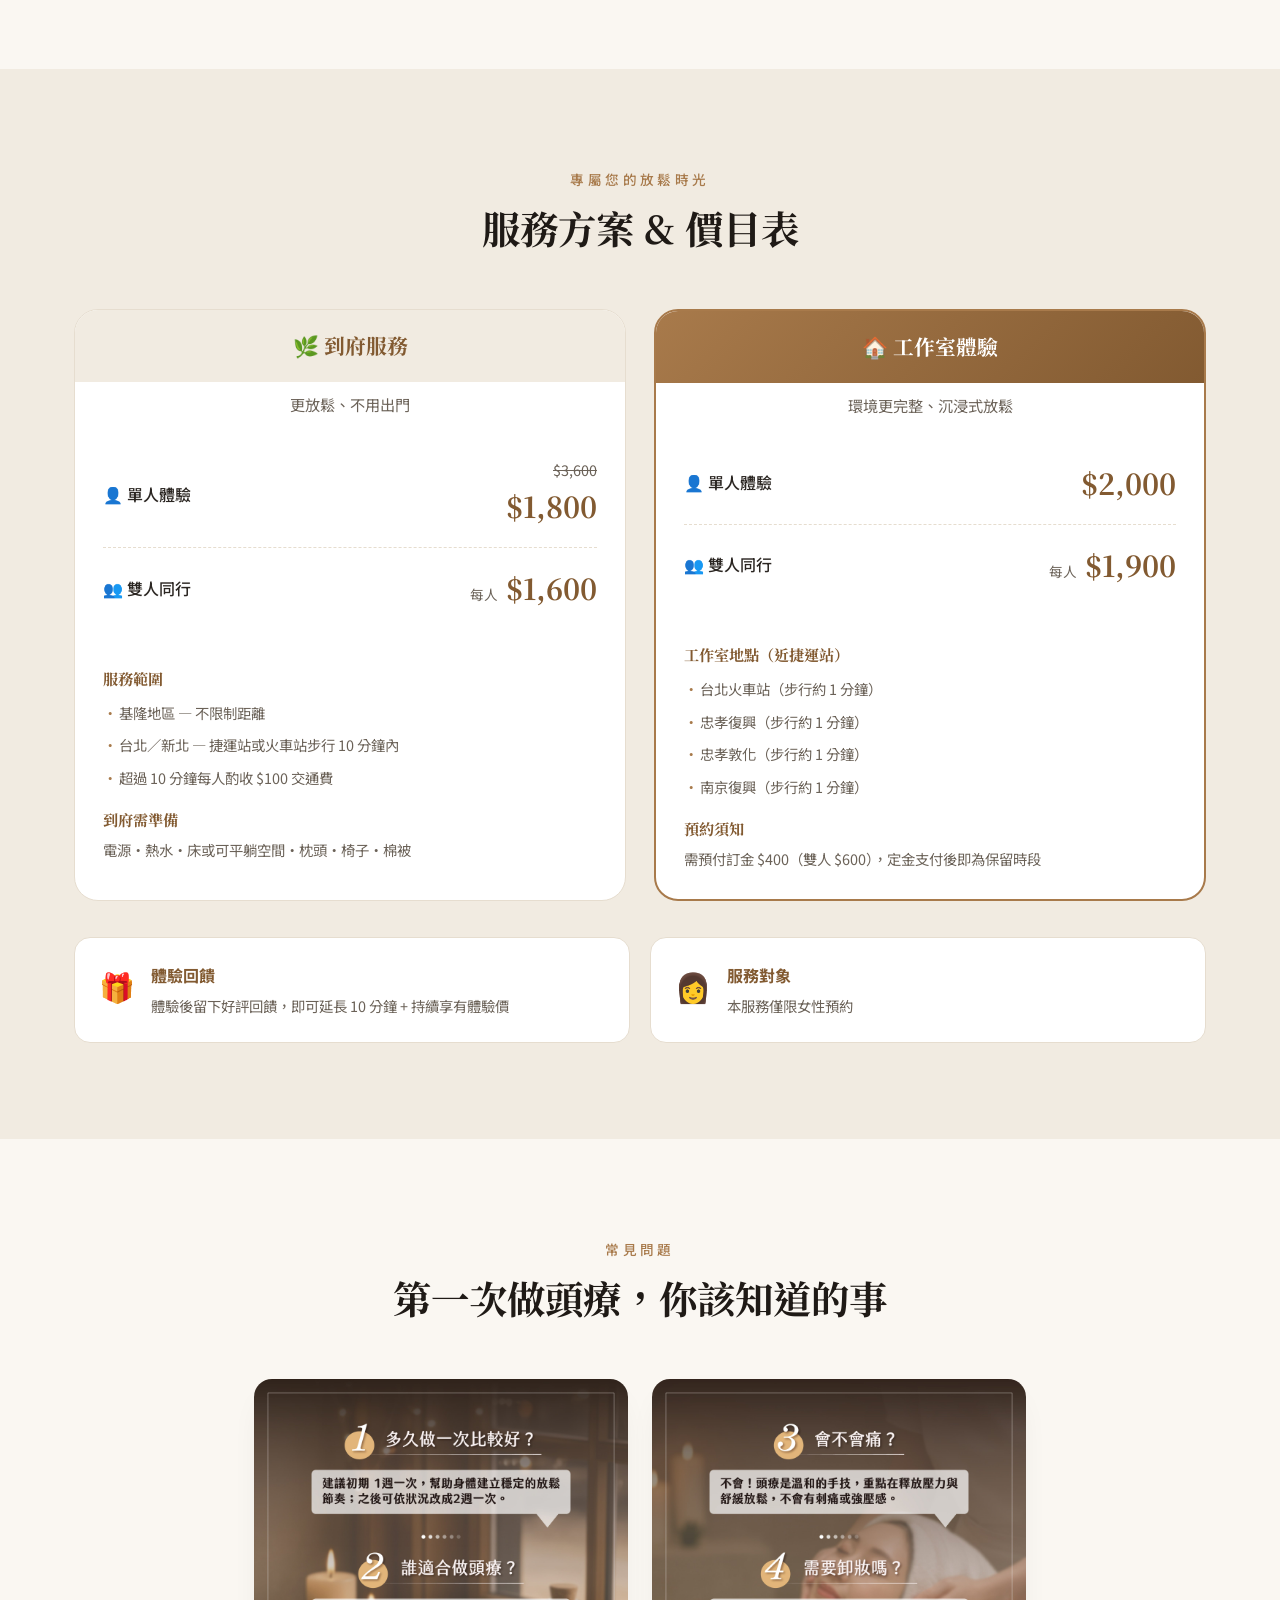
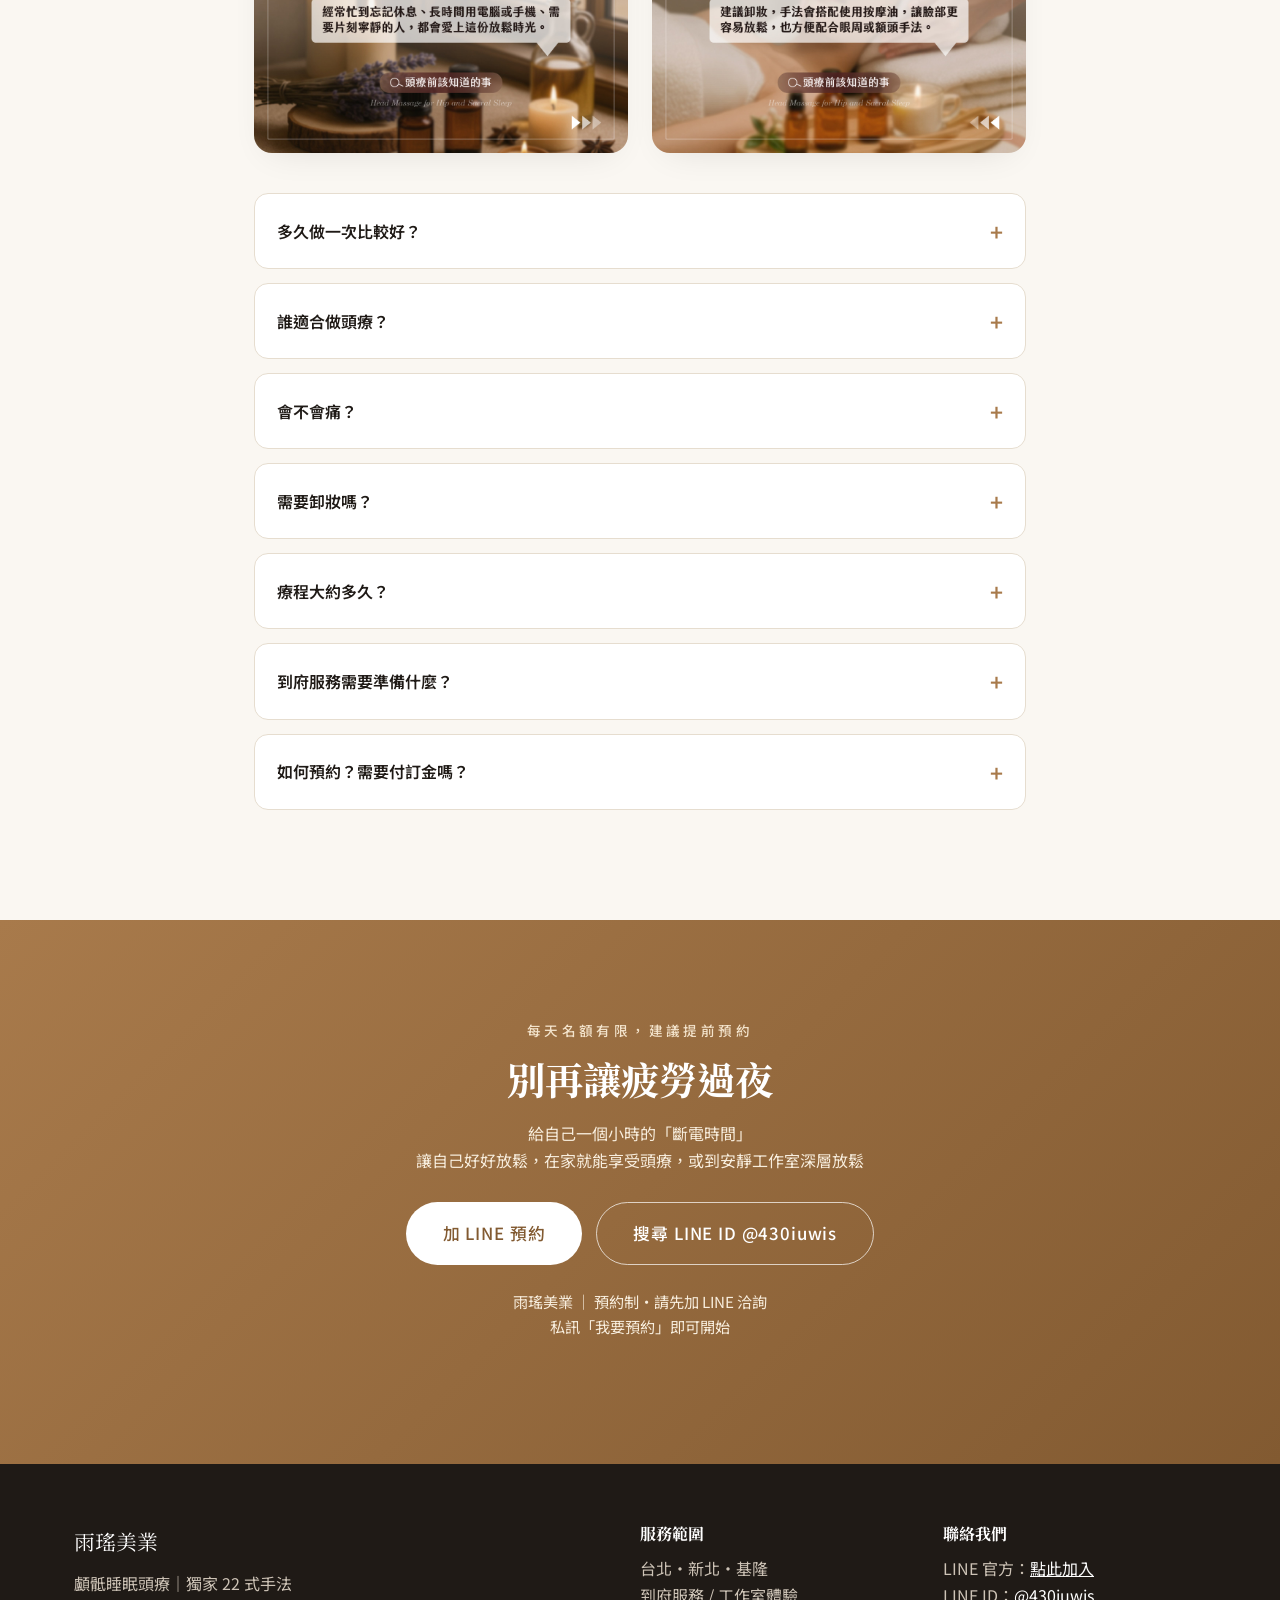
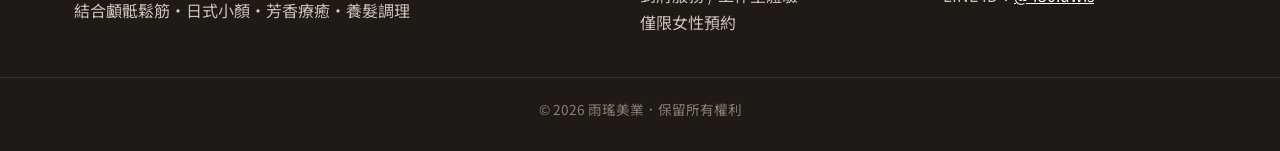
==== commit 75848ac2: "feat: 更新網站 SEO 相關元資料及新增網站地圖 新增網站地圖檔案以改善搜尋引擎索引，並更新 HTML 檔案中的 SEO 元資料，包括標題、描述、關鍵字及 Open Graph 設定，以提升網站" ====
--- a/index.html
+++ b/index.html
@@ -4,9 +4,259 @@
 <head>
     <meta charset="UTF-8" />
     <meta name="viewport" content="width=device-width, initial-scale=1.0" />
-    <title>雨瑤美業 ｜ 顱骶睡眠頭療・獨家22式手法・深層放鬆</title>
+    <title>雨瑤美業 ｜ 顱骶睡眠頭療・台北新北基隆到府頭療・深層放鬆按摩</title>
     <meta name="description"
-        content="雨瑤美業｜顱骶睡眠頭療，獨家22式手法結合顱骶鬆筋、日式小顏、芳香療癒、養髮調理。不用吃藥不靠儀器，一套手法舒緩睡眠、頭痛、掉髮、魚尾紋、黑眼圈。到府服務體驗價$1,800起。" />
+        content="雨瑤美業｜顱骶睡眠頭療，獨家22式手法結合顱骶鬆筋、日式小顏、芳香療癒、養髮調理。不用吃藥不靠儀器，一套手法舒緩睡眠、頭痛、掉髮、魚尾紋、黑眼圈。台北・新北・基隆到府服務，體驗價$1,800起。Head spa, deep relaxation, craniosacral therapy. ヘッドスパ・頭皮マッサージ・アロマ・台北。" />
+    <meta name="keywords"
+        content="雨瑤,雨瑤美業,頭療,睡眠頭療,顱骶睡眠頭療,按摩,頭部按摩,頭皮按摩,深層放鬆,顱骶鬆筋,日式小顏,芳香療癒,養髮調理,睡眠,睡眠改善,頭痛舒緩,掉髮改善,黑眼圈,魚尾紋,台北頭療,新北頭療,基隆頭療,到府按摩,到府頭療,女性按摩,女性頭療,頭皮護理,自律神經,放鬆,減壓,ヘッドスパ,頭皮マッサージ,アロマセラピー,深いリラクゼーション,睡眠改善マッサージ,台北ヘッドスパ,台湾ヘッドスパ,小顔マッサージ,育毛ケア,head spa,head therapy,head massage,scalp massage,scalp treatment,aromatherapy,deep relaxation,sleep therapy,craniosacral therapy,facial massage,hair loss treatment,Taipei head spa,Taiwan massage,women massage,mobile massage" />
+    <meta name="robots" content="index, follow, max-image-preview:large, max-snippet:-1, max-video-preview:-1" />
+    <meta name="author" content="雨瑤美業" />
+    <meta name="geo.region" content="TW" />
+    <meta name="geo.placename" content="台北市, 新北市, 基隆市" />
+    <meta name="theme-color" content="#c9a87c" />
+
+    <!-- Canonical & 多語 hreflang（同一頁多語意） -->
+    <link rel="canonical" href="https://huawei0915.github.io/massage/" />
+    <link rel="alternate" hreflang="zh-Hant" href="https://huawei0915.github.io/massage/" />
+    <link rel="alternate" hreflang="ja" href="https://huawei0915.github.io/massage/" />
+    <link rel="alternate" hreflang="en" href="https://huawei0915.github.io/massage/" />
+    <link rel="alternate" hreflang="x-default" href="https://huawei0915.github.io/massage/" />
+
+    <!-- Open Graph -->
+    <meta property="og:type" content="website" />
+    <meta property="og:url" content="https://huawei0915.github.io/massage/" />
+    <meta property="og:title" content="雨瑤美業 ｜ 顱骶睡眠頭療・深層放鬆・台北新北基隆到府按摩" />
+    <meta property="og:description"
+        content="獨家22式手法結合顱骶鬆筋×日式小顏×芳香療癒×養髮調理，平均15分鐘進入睡眠狀態。舒緩睡眠障礙、頭痛、掉髮、魚尾紋、黑眼圈。台北・新北・基隆到府服務，體驗價$1,800起。" />
+    <meta property="og:image" content="https://huawei0915.github.io/massage/images/e.jpg" />
+    <meta property="og:image:alt" content="雨瑤美業 顱骶睡眠頭療 深層放鬆按摩" />
+    <meta property="og:image:width" content="1200" />
+    <meta property="og:image:height" content="630" />
+    <meta property="og:locale" content="zh_TW" />
+    <meta property="og:locale:alternate" content="ja_JP" />
+    <meta property="og:locale:alternate" content="en_US" />
+    <meta property="og:site_name" content="雨瑤美業" />
+
+    <!-- Twitter Card -->
+    <meta name="twitter:card" content="summary_large_image" />
+    <meta name="twitter:title" content="雨瑤美業 ｜ 顱骶睡眠頭療・深層放鬆" />
+    <meta name="twitter:description" content="獨家22式手法：顱骶鬆筋×日式小顏×芳香療癒×養髮調理，平均15分鐘入睡。台北・新北・基隆到府服務，體驗價$1,800起。" />
+    <meta name="twitter:image" content="https://huawei0915.github.io/massage/images/e.jpg" />
+    <meta name="twitter:image:alt" content="雨瑤美業 顱骶睡眠頭療" />
+
+    <!-- JSON-LD 結構化資料：Local Business -->
+    <script type="application/ld+json">
+    {
+      "@context": "https://schema.org",
+      "@type": ["HealthAndBeautyBusiness", "DaySpa"],
+      "@id": "https://huawei0915.github.io/massage/#business",
+      "name": "雨瑤美業",
+      "alternateName": ["Yuyao Beauty", "ゆうよう美容", "雨瑤顱骶睡眠頭療"],
+      "url": "https://huawei0915.github.io/massage/",
+      "image": "https://huawei0915.github.io/massage/images/e.jpg",
+      "logo": "https://huawei0915.github.io/massage/images/e.jpg",
+      "description": "顱骶睡眠頭療，獨家22式手法結合顱骶鬆筋、日式小顏、芳香療癒、養髮調理。不用吃藥不靠儀器，一套手法深層放鬆，平均15分鐘進入睡眠狀態。Head spa with craniosacral therapy, Japanese facial massage, aromatherapy. ヘッドスパ・顱骶療法・アロマ・小顔マッサージ。",
+      "priceRange": "$$",
+      "currenciesAccepted": "TWD",
+      "paymentAccepted": "Cash, LINE Pay",
+      "telephone": "+886",
+      "areaServed": [
+        { "@type": "City", "name": "台北市" },
+        { "@type": "City", "name": "新北市" },
+        { "@type": "City", "name": "基隆市" }
+      ],
+      "address": {
+        "@type": "PostalAddress",
+        "addressCountry": "TW",
+        "addressRegion": "台北市",
+        "addressLocality": "台北市"
+      },
+      "geo": {
+        "@type": "GeoCoordinates",
+        "latitude": 25.0478,
+        "longitude": 121.5170
+      },
+      "openingHoursSpecification": [{
+        "@type": "OpeningHoursSpecification",
+        "dayOfWeek": ["Monday","Tuesday","Wednesday","Thursday","Friday","Saturday","Sunday"],
+        "opens": "10:00",
+        "closes": "22:00"
+      }],
+      "sameAs": [
+        "https://lin.ee/A6Veg8F",
+        "https://line.me/R/ti/p/@430iuwis"
+      ],
+      "hasOfferCatalog": {
+        "@type": "OfferCatalog",
+        "name": "顱骶睡眠頭療服務",
+        "itemListElement": [
+          {
+            "@type": "Offer",
+            "itemOffered": {
+              "@type": "Service",
+              "name": "到府服務單人體驗",
+              "description": "顱骶睡眠頭療到府服務，獨家22式手法，深層放鬆按摩，舒緩睡眠、頭痛、掉髮"
+            },
+            "price": "1800",
+            "priceCurrency": "TWD"
+          },
+          {
+            "@type": "Offer",
+            "itemOffered": {
+              "@type": "Service",
+              "name": "到府服務雙人同行",
+              "description": "兩人一同放鬆，享受到府顱骶睡眠頭療"
+            },
+            "price": "1600",
+            "priceCurrency": "TWD"
+          },
+          {
+            "@type": "Offer",
+            "itemOffered": {
+              "@type": "Service",
+              "name": "工作室體驗單人",
+              "description": "顱骶睡眠頭療工作室沉浸式體驗，台北、忠孝復興、忠孝敦化、南京復興"
+            },
+            "price": "2000",
+            "priceCurrency": "TWD"
+          },
+          {
+            "@type": "Offer",
+            "itemOffered": {
+              "@type": "Service",
+              "name": "工作室體驗雙人同行",
+              "description": "兩人同行享有沉浸式工作室頭療體驗"
+            },
+            "price": "1900",
+            "priceCurrency": "TWD"
+          }
+        ]
+      },
+      "knowsAbout": [
+        "顱骶鬆筋", "日式小顏", "芳香療癒", "養髮調理", "睡眠頭療", "頭部按摩", "頭皮護理",
+        "craniosacral therapy", "head spa", "aromatherapy", "scalp treatment", "Japanese facial massage",
+        "ヘッドスパ", "頭皮マッサージ", "アロマセラピー", "小顔マッサージ", "育毛ケア"
+      ]
+    }
+    </script>
+
+    <!-- JSON-LD：WebSite + Sitelinks SearchBox -->
+    <script type="application/ld+json">
+    {
+      "@context": "https://schema.org",
+      "@type": "WebSite",
+      "@id": "https://huawei0915.github.io/massage/#website",
+      "url": "https://huawei0915.github.io/massage/",
+      "name": "雨瑤美業",
+      "description": "顱骶睡眠頭療・深層放鬆・台北新北基隆到府按摩",
+      "inLanguage": ["zh-Hant", "ja", "en"],
+      "publisher": { "@id": "https://huawei0915.github.io/massage/#business" }
+    }
+    </script>
+
+    <!-- JSON-LD：Service 主服務 -->
+    <script type="application/ld+json">
+    {
+      "@context": "https://schema.org",
+      "@type": "Service",
+      "serviceType": "顱骶睡眠頭療 / Head Spa / ヘッドスパ",
+      "name": "雨瑤美業 顱骶睡眠頭療",
+      "provider": { "@id": "https://huawei0915.github.io/massage/#business" },
+      "areaServed": ["台北市", "新北市", "基隆市"],
+      "audience": {
+        "@type": "PeopleAudience",
+        "suggestedGender": "Female"
+      },
+      "description": "結合顱骶鬆筋、日式小顏、芳香療癒、養髮調理的深層放鬆頭療，獨家22式手法，平均15分鐘進入睡眠狀態。",
+      "offers": {
+        "@type": "AggregateOffer",
+        "priceCurrency": "TWD",
+        "lowPrice": "1600",
+        "highPrice": "2000",
+        "offerCount": 4
+      }
+    }
+    </script>
+
+    <!-- JSON-LD：FAQPage（直接命中 Google FAQ rich result） -->
+    <script type="application/ld+json">
+    {
+      "@context": "https://schema.org",
+      "@type": "FAQPage",
+      "mainEntity": [
+        {
+          "@type": "Question",
+          "name": "多久做一次比較好？",
+          "acceptedAnswer": {
+            "@type": "Answer",
+            "text": "建議初期 1 週一次，幫助身體建立穩定的放鬆節奏；之後可依狀況改成 2 週一次。"
+          }
+        },
+        {
+          "@type": "Question",
+          "name": "誰適合做頭療？",
+          "acceptedAnswer": {
+            "@type": "Answer",
+            "text": "經常忙到忘記休息、長時間用電腦或手機、需要片刻寧靜的人，都會愛上這份放鬆時光。"
+          }
+        },
+        {
+          "@type": "Question",
+          "name": "會不會痛？",
+          "acceptedAnswer": {
+            "@type": "Answer",
+            "text": "不會！頭療是溫和的手技，重點在釋放壓力與舒緩放鬆，不會有刺痛或強壓感。"
+          }
+        },
+        {
+          "@type": "Question",
+          "name": "需要卸妝嗎？",
+          "acceptedAnswer": {
+            "@type": "Answer",
+            "text": "建議卸妝，手法會搭配使用按摩油，讓臉部更容易放鬆，也方便配合眼周或額頭手法。"
+          }
+        },
+        {
+          "@type": "Question",
+          "name": "療程大約多久？",
+          "acceptedAnswer": {
+            "@type": "Answer",
+            "text": "療程大概一小時左右，包含諮詢、精油嗅吸、全程手法與收操。"
+          }
+        },
+        {
+          "@type": "Question",
+          "name": "到府服務需要準備什麼？",
+          "acceptedAnswer": {
+            "@type": "Answer",
+            "text": "需準備電源、熱水、床或可平躺空間、枕頭、椅子與棉被即可。我們會攜帶所有療程器材。"
+          }
+        },
+        {
+          "@type": "Question",
+          "name": "如何預約？需要付訂金嗎？",
+          "acceptedAnswer": {
+            "@type": "Answer",
+            "text": "加入官方 LINE 後告知日期、時段即可。工作室體驗需預付訂金 $400（雙人 $600），到府服務目前免訂金。"
+          }
+        }
+      ]
+    }
+    </script>
+
+    <!-- JSON-LD：BreadcrumbList -->
+    <script type="application/ld+json">
+    {
+      "@context": "https://schema.org",
+      "@type": "BreadcrumbList",
+      "itemListElement": [
+        { "@type": "ListItem", "position": 1, "name": "首頁", "item": "https://huawei0915.github.io/massage/" },
+        { "@type": "ListItem", "position": 2, "name": "顱骶睡眠頭療", "item": "https://huawei0915.github.io/massage/#about" },
+        { "@type": "ListItem", "position": 3, "name": "服務方案", "item": "https://huawei0915.github.io/massage/#pricing" }
+      ]
+    }
+    </script>
+
     <link rel="preconnect" href="https://fonts.googleapis.com" />
     <link rel="preconnect" href="https://fonts.gstatic.com" crossorigin />
     <link
@@ -38,8 +288,8 @@
     </header>
 
     <!-- HERO -->
-    <section id="top" class="hero">
-        <div class="hero__bg"></div>
+    <section id="top" class="hero" aria-label="雨瑤美業 顱骶睡眠頭療 首頁橫幅">
+        <div class="hero__bg" role="img" aria-label="雨瑤美業顱骶睡眠頭療 深層放鬆按摩"></div>
         <div class="container hero__inner">
             <div class="hero__text">
                 <span class="eyebrow">雨瑤美業・顱骶睡眠頭療</span>
@@ -547,6 +797,22 @@
             </div>
         </div>
         <div class="footer__copy">© 2026 雨瑤美業．保留所有權利</div>
+
+        <!-- 多語 SEO 區塊（視覺隱藏，給搜尋引擎讀取） -->
+        <div class="sr-only" aria-hidden="false">
+            <h2>關於雨瑤美業｜顱骶睡眠頭療</h2>
+            <p lang="zh-Hant">雨瑤美業提供台北、新北、基隆地區的顱骶睡眠頭療服務，獨家研發 22
+                式手法，結合顱骶鬆筋、日式小顏、芳香療癒、養髮調理。專為現代女性設計的深層放鬆按摩，舒緩睡眠障礙、頭痛、掉髮、黑眼圈、魚尾紋與壓力焦慮。提供到府按摩與工作室體驗兩種方案。</p>
+            <p lang="ja">
+                雨瑤美容は台湾・台北、新北、基隆エリアでヘッドスパ（顱骶睡眠頭療）を提供しています。独自開発の22式手法により、頭皮マッサージ、小顔マッサージ、アロマセラピー、育毛ケアを組み合わせ、平均15分で深い睡眠状態へ導きます。出張ヘッドスパ・サロン体験ともに女性専用です。台北ヘッドスパ、台湾ヘッドスパ、深いリラクゼーションマッサージをお探しの方におすすめ。
+            </p>
+            <p lang="en">Yuyao Beauty offers premium head spa and craniosacral therapy in Taipei, New Taipei, and
+                Keelung, Taiwan. Our exclusive 22-technique method combines craniosacral release, Japanese facial
+                massage, aromatherapy, and scalp treatment to bring deep relaxation. Average 15 minutes to enter sleep
+                state. Mobile (in-home) massage and studio experience available. Women only. Keywords: Taipei head spa,
+                Taiwan head massage, scalp treatment, deep relaxation massage, sleep therapy, mobile massage, hair loss
+                treatment, aromatherapy.</p>
+        </div>
     </footer>
 
     <!-- Floating LINE button -->
--- a/styles.css
+++ b/styles.css
@@ -5,6 +5,19 @@
     box-sizing: border-box;
     margin: 0;
     padding: 0
+}
+
+/* 螢幕閱讀器 / 搜尋引擎可讀，視覺上隱藏 */
+.sr-only {
+    position: absolute !important;
+    width: 1px;
+    height: 1px;
+    padding: 0;
+    margin: -1px;
+    overflow: hidden;
+    clip: rect(0, 0, 0, 0);
+    white-space: nowrap;
+    border: 0;
 }
 
 html {
@@ -215,7 +228,7 @@
     inset: 0;
     background:
         linear-gradient(135deg, rgba(31, 26, 22, .7) 0%, rgba(31, 26, 22, .4) 50%, rgba(31, 26, 22, .2) 100%),
-        url('https://images.unsplash.com/photo-1600334089648-b0d9d3028eb2?w=1920&q=80') center/cover no-repeat;
+        url('images/e.jpg') center/cover no-repeat;
     filter: saturate(.9);
 }
 
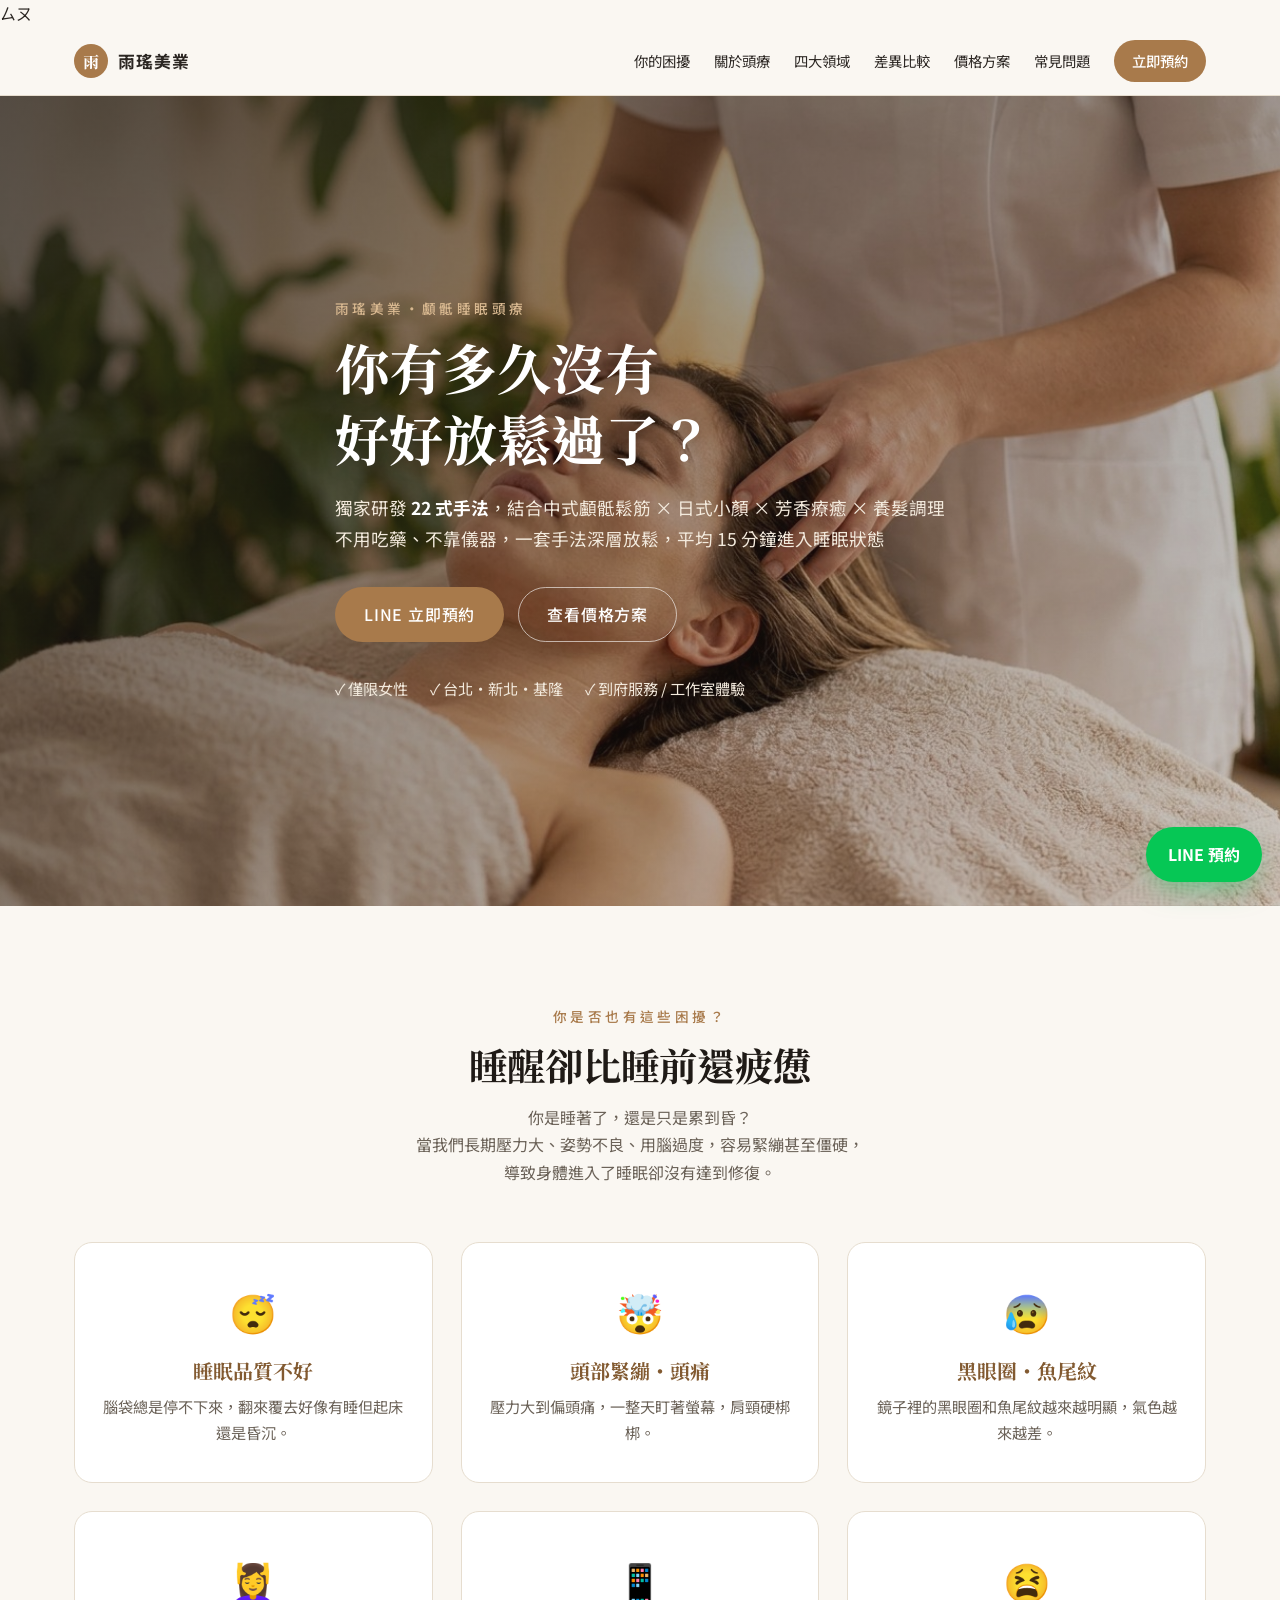
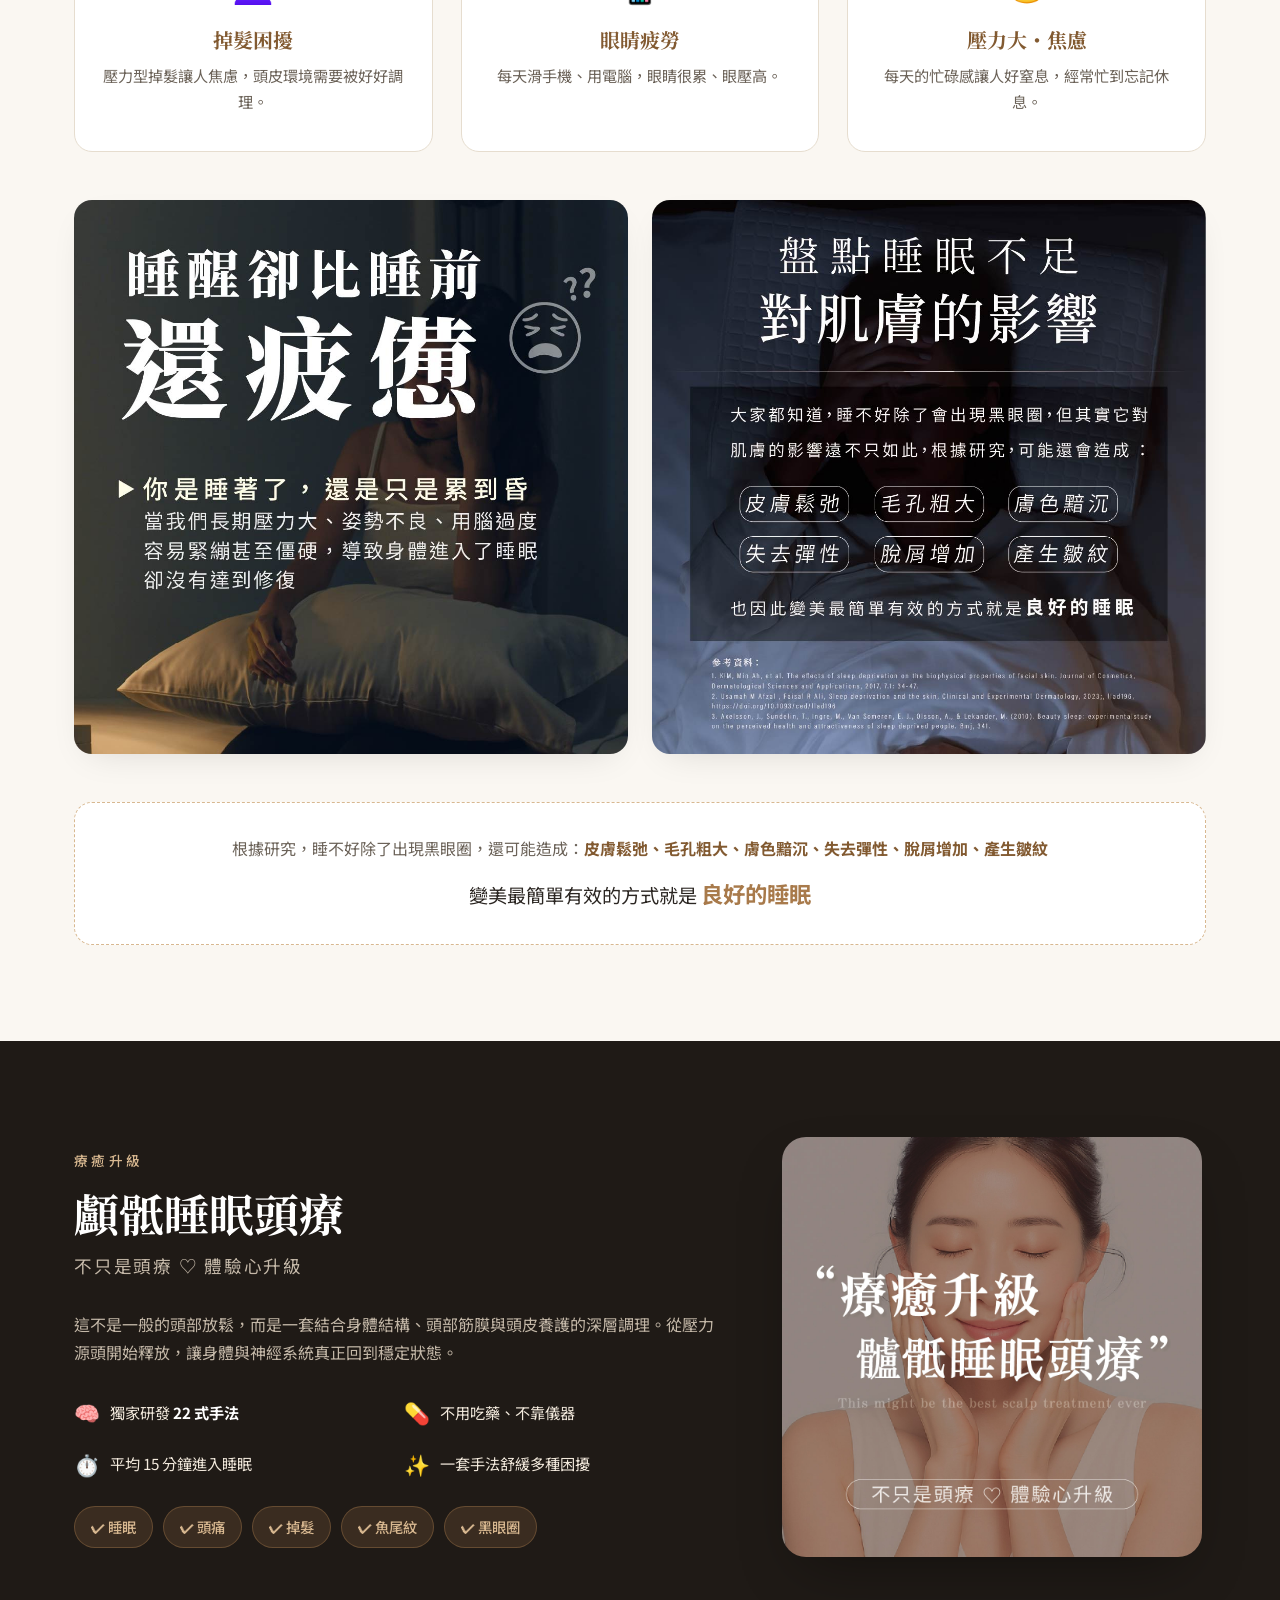
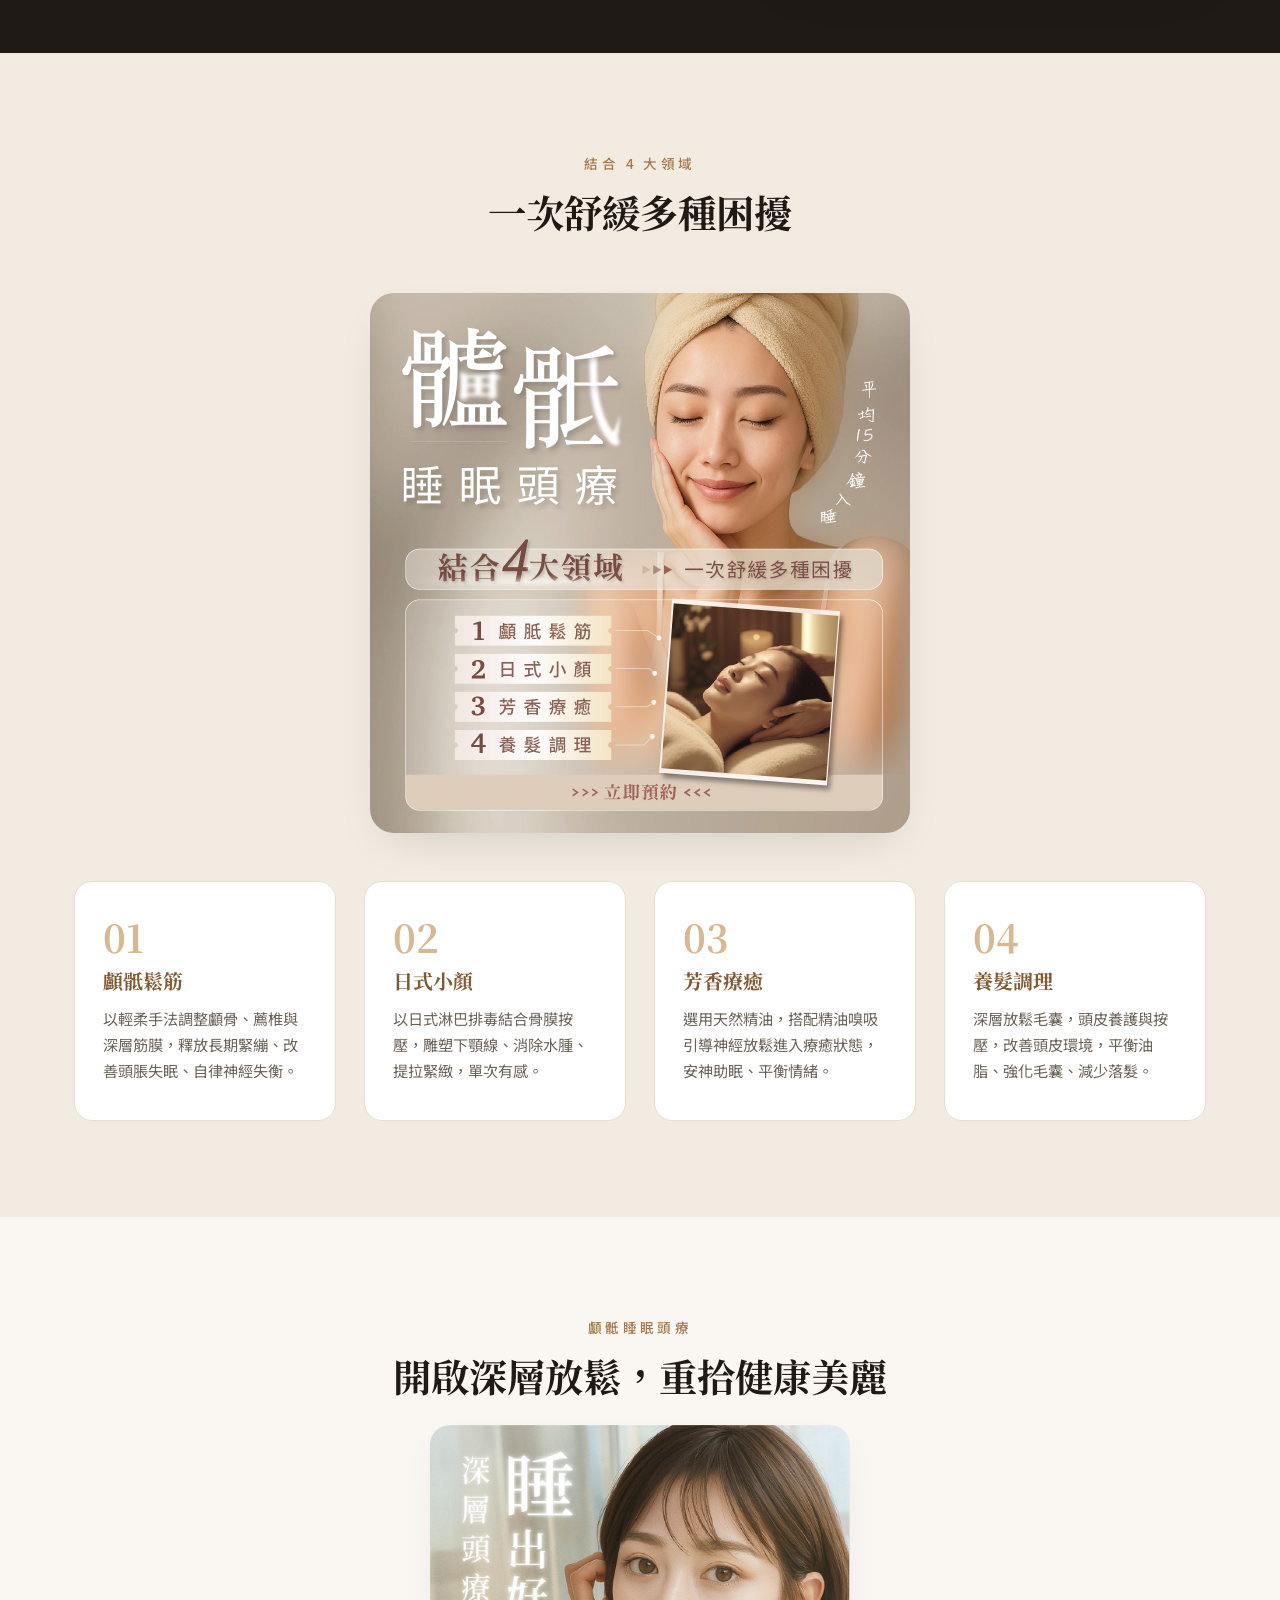
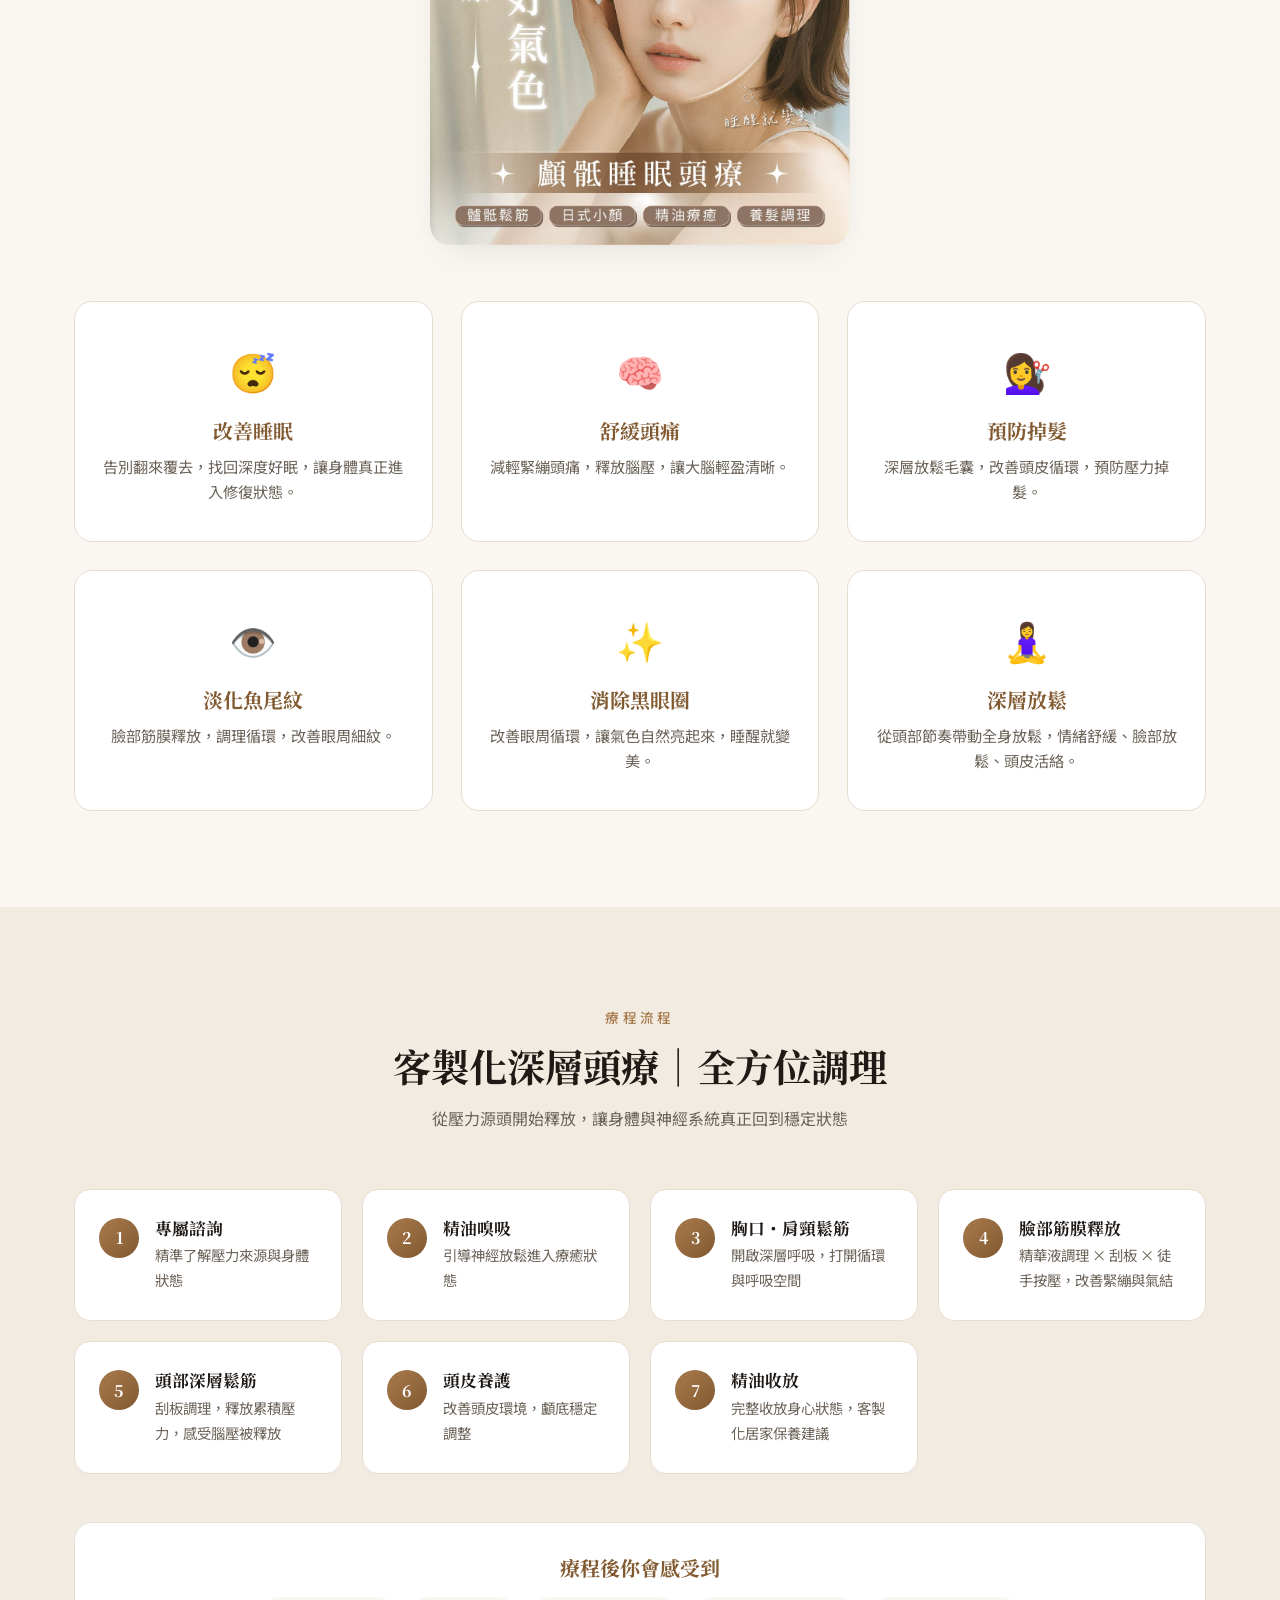
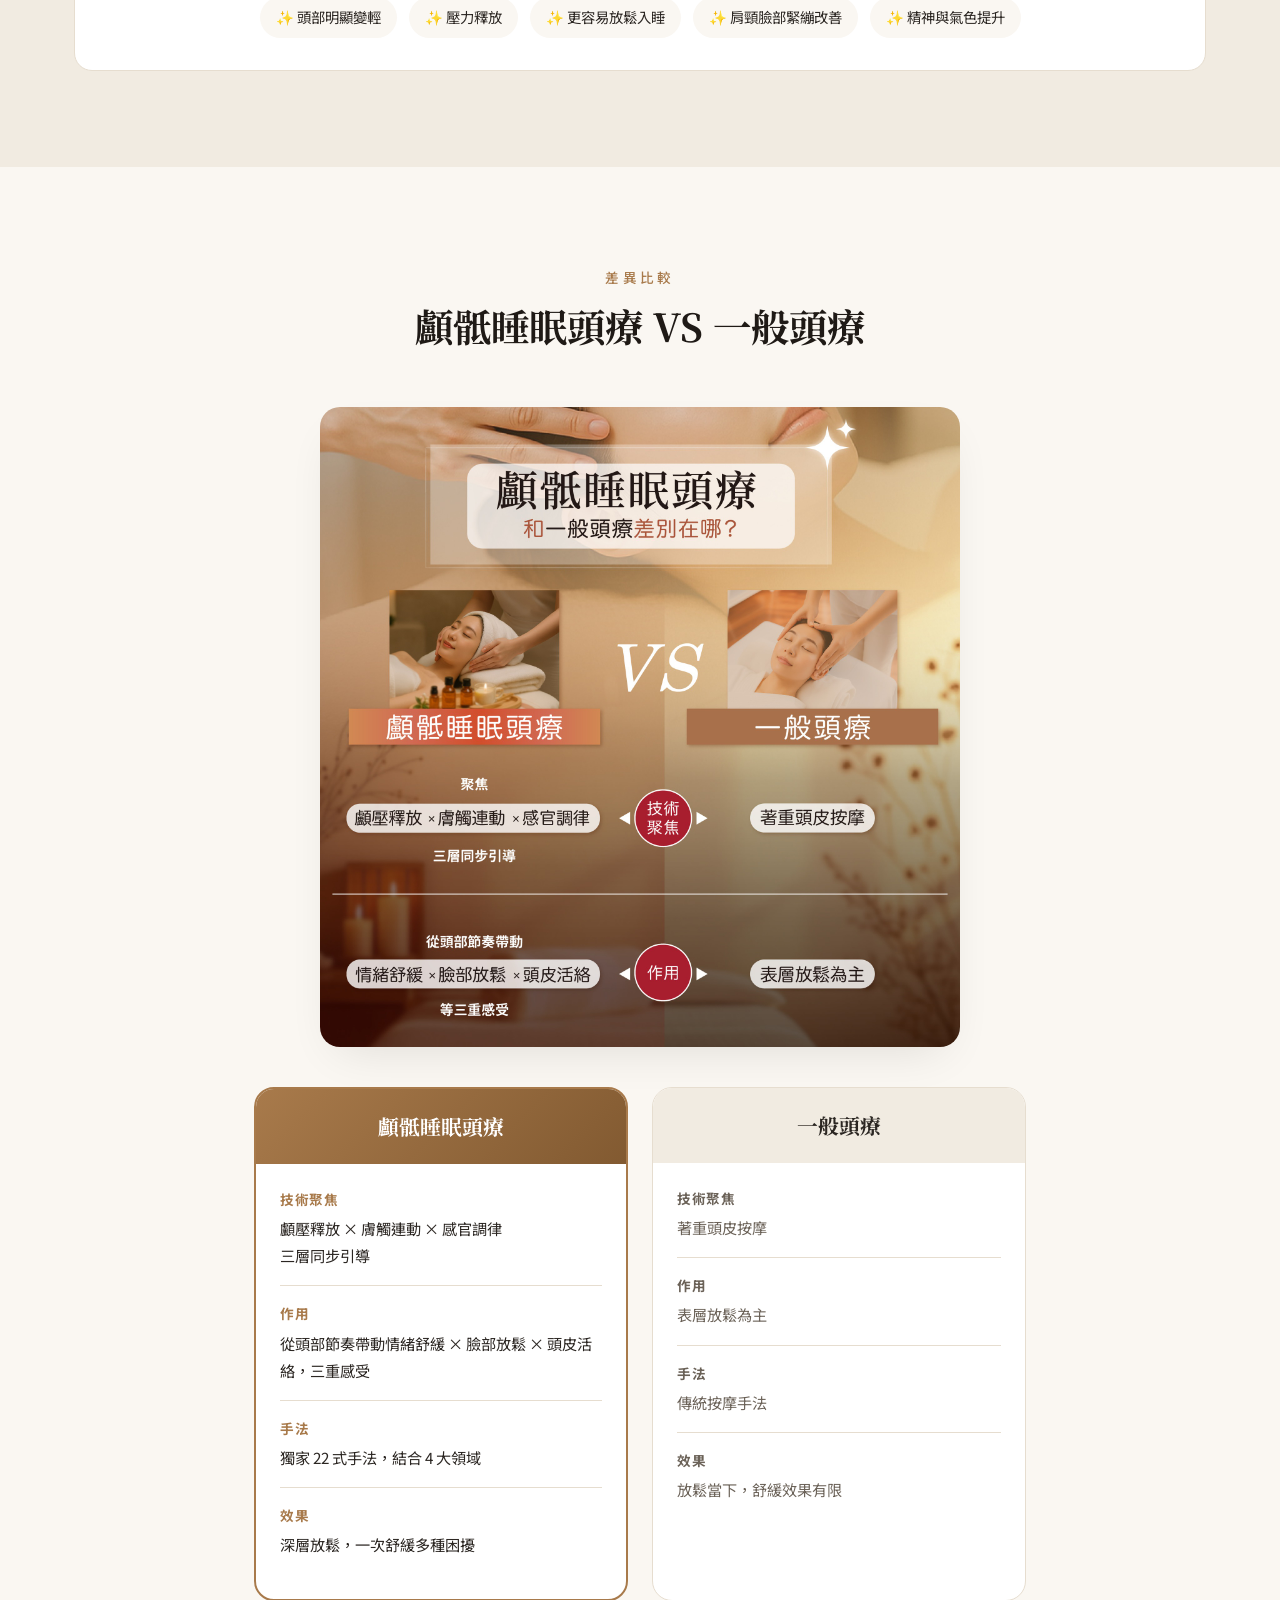
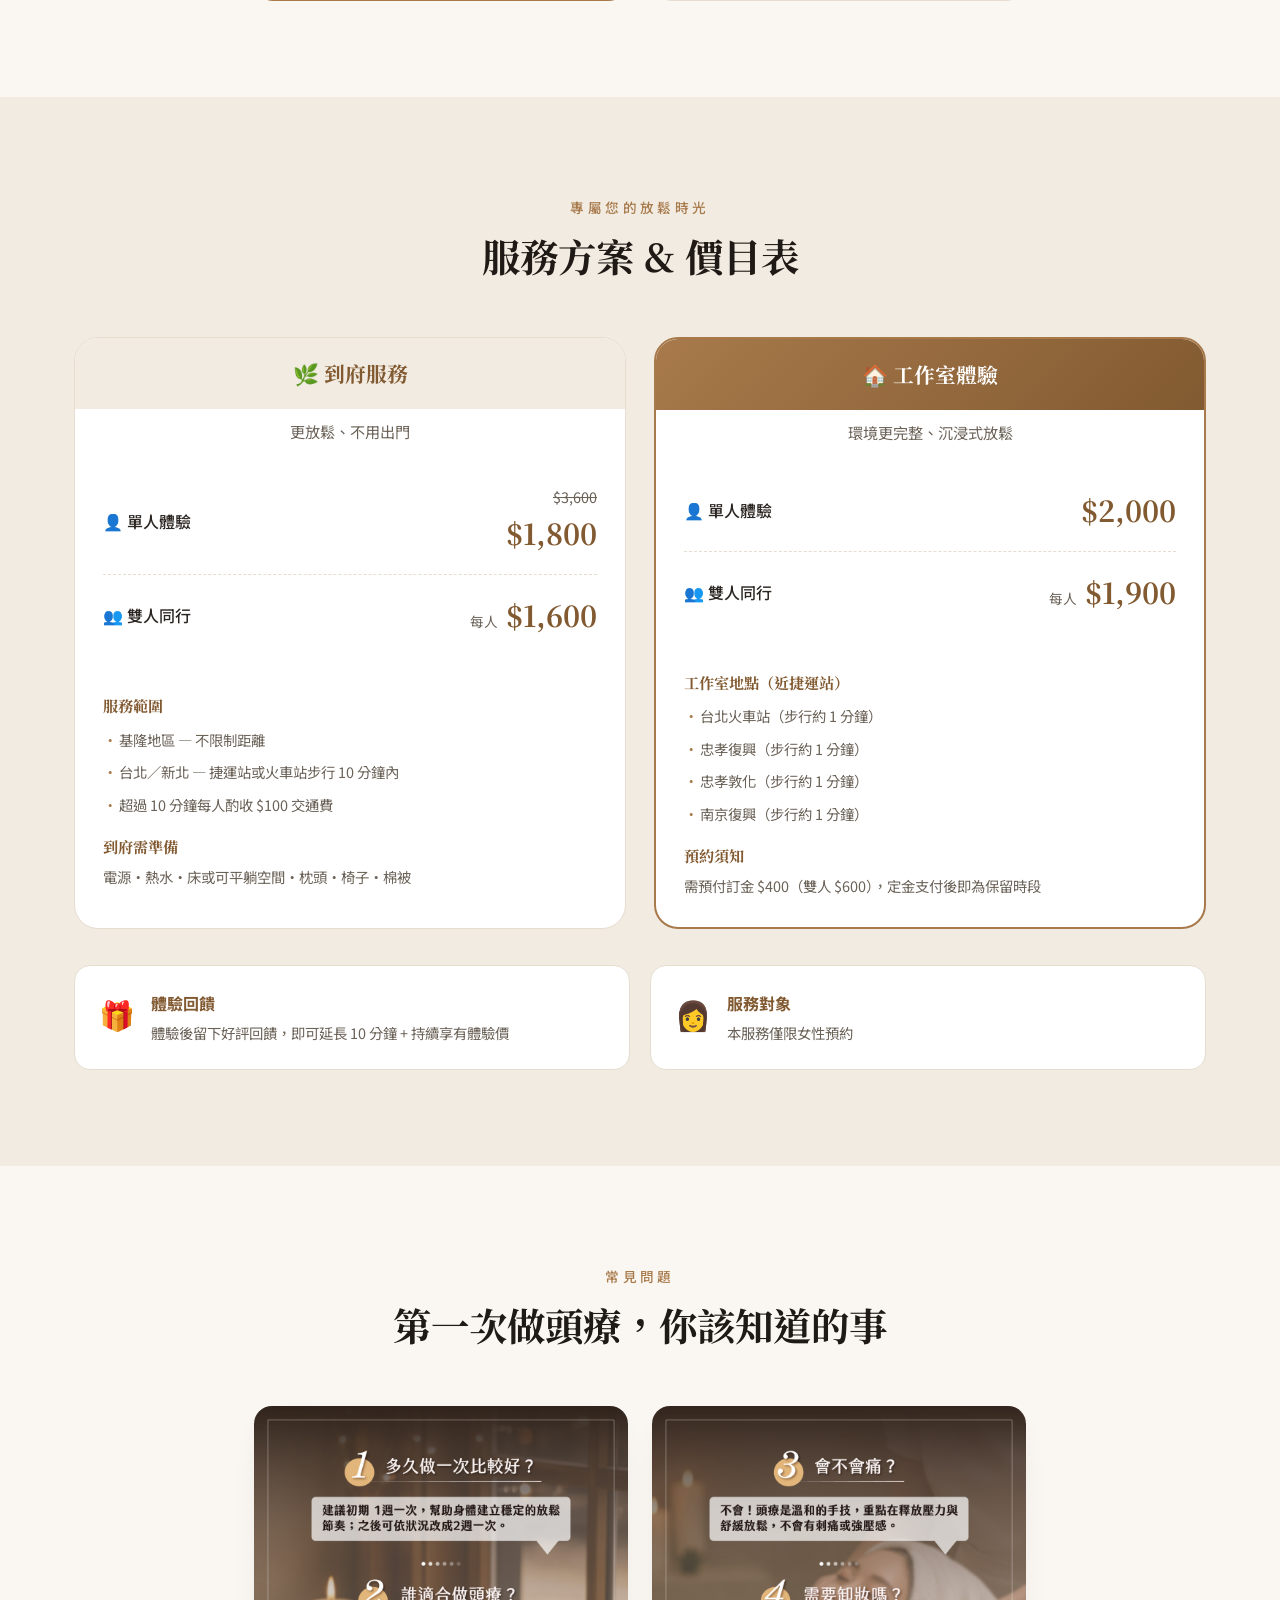
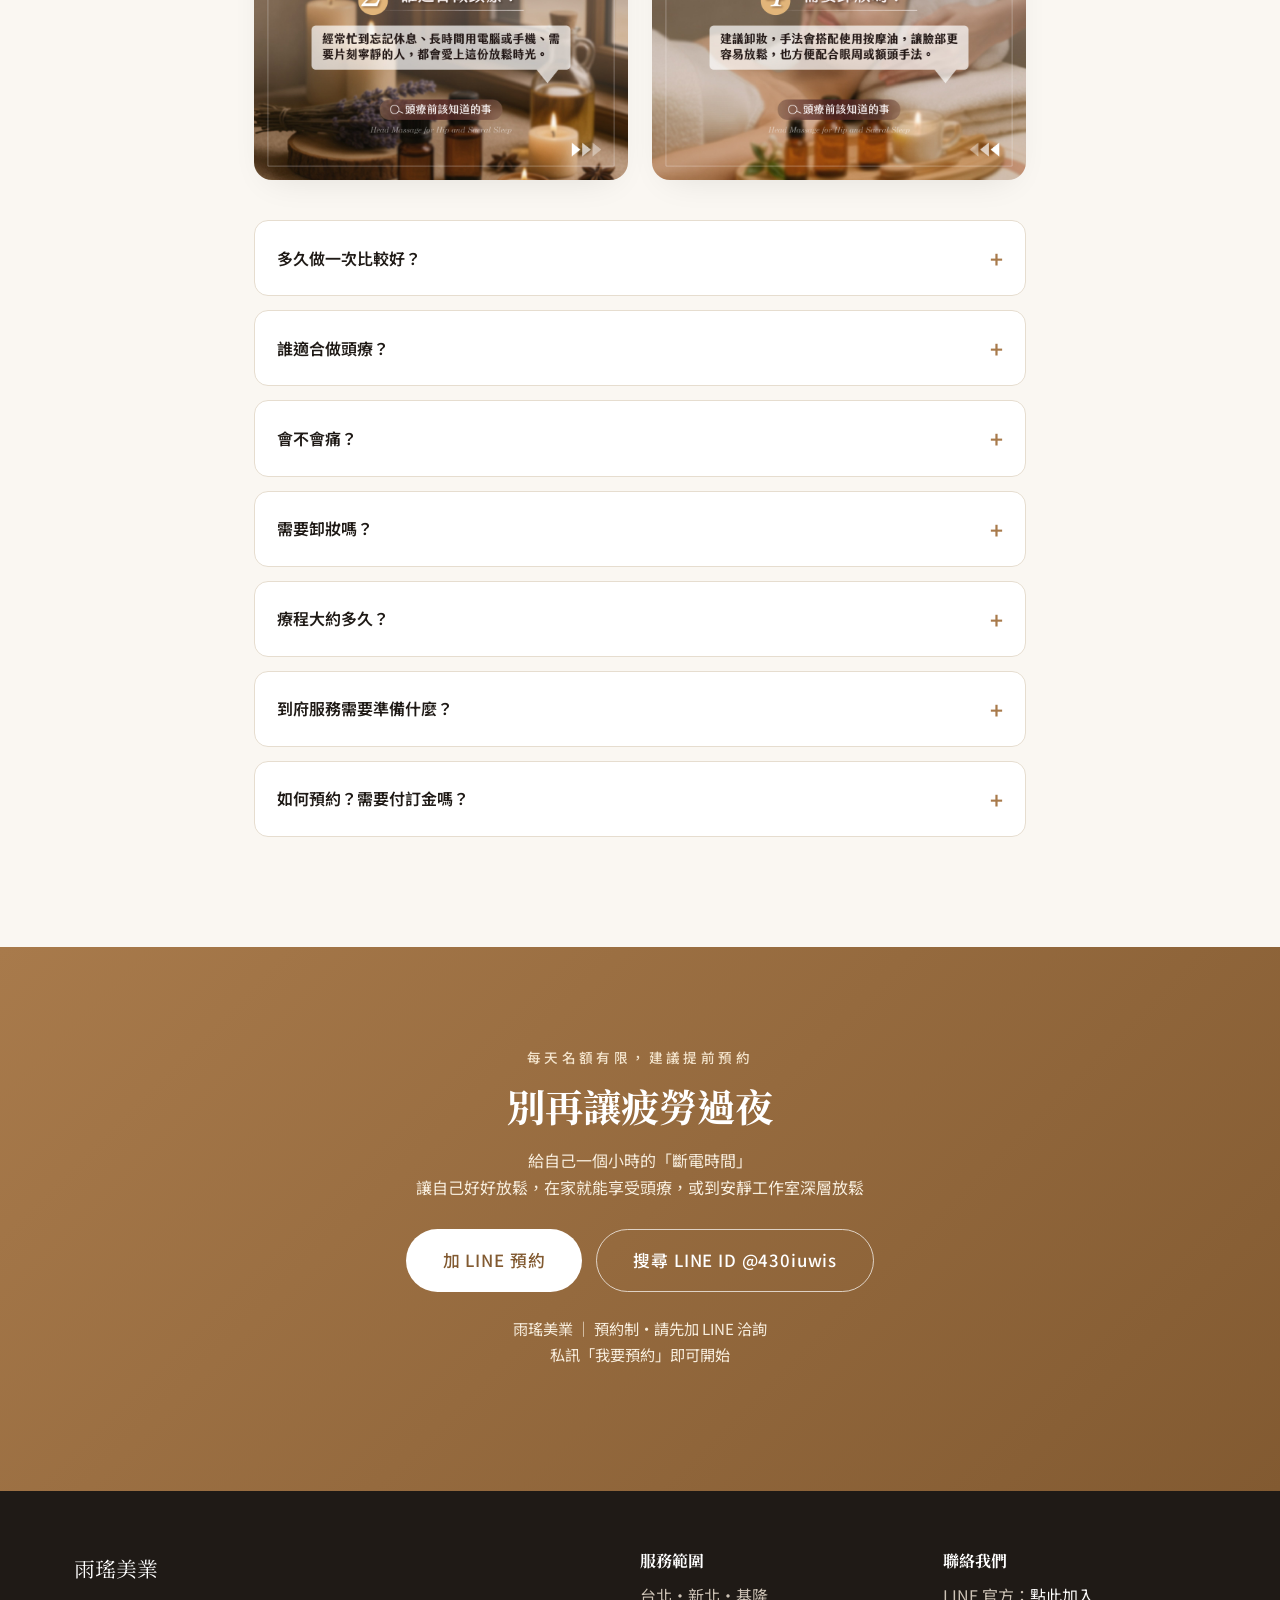
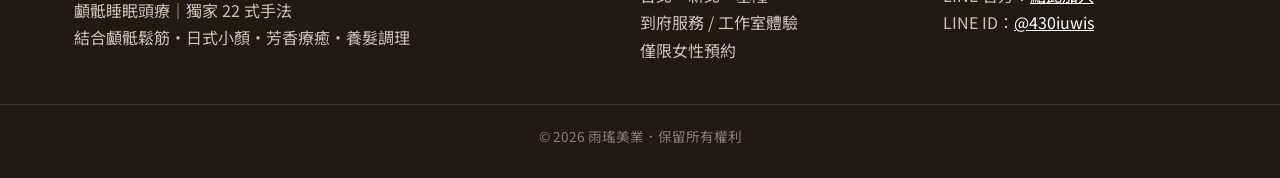
==== commit 339a911e: "feat: 更新網站圖示與網頁清單設定 新增多種格式的網站圖示，包括 SVG、PNG 和 ICO 格式，並加入 Apple Touch Icon 和網站清單設定，以提升網站在不同平台的顯示效果。  C" ====
--- a/index.html
+++ b/index.html
@@ -8,12 +8,19 @@
     <meta name="description"
         content="雨瑤美業｜顱骶睡眠頭療，獨家22式手法結合顱骶鬆筋、日式小顏、芳香療癒、養髮調理。不用吃藥不靠儀器，一套手法舒緩睡眠、頭痛、掉髮、魚尾紋、黑眼圈。台北・新北・基隆到府服務，體驗價$1,800起。Head spa, deep relaxation, craniosacral therapy. ヘッドスパ・頭皮マッサージ・アロマ・台北。" />
     <meta name="keywords"
-        content="雨瑤,雨瑤美業,頭療,睡眠頭療,顱骶睡眠頭療,按摩,頭部按摩,頭皮按摩,深層放鬆,顱骶鬆筋,日式小顏,芳香療癒,養髮調理,睡眠,睡眠改善,頭痛舒緩,掉髮改善,黑眼圈,魚尾紋,台北頭療,新北頭療,基隆頭療,到府按摩,到府頭療,女性按摩,女性頭療,頭皮護理,自律神經,放鬆,減壓,ヘッドスパ,頭皮マッサージ,アロマセラピー,深いリラクゼーション,睡眠改善マッサージ,台北ヘッドスパ,台湾ヘッドスパ,小顔マッサージ,育毛ケア,head spa,head therapy,head massage,scalp massage,scalp treatment,aromatherapy,deep relaxation,sleep therapy,craniosacral therapy,facial massage,hair loss treatment,Taipei head spa,Taiwan massage,women massage,mobile massage" />
+        content="雨瑤,雨瑤美業,頭療,睡眠頭療,顱骶睡眠頭療,按摩,頭部按摩,頭皮按摩,深層放鬆,顱骶鬆筋,日式小顏,芳香療癒,養髮調理,睡眠,睡眠改善,頭痛舒緩,掉髮改善,黑眼圈,魚尾紋,台北頭療,台北按摩,新北頭療,新北按摩,基隆頭療,基隆按摩,到府按摩,到府頭療,女性按摩,女性頭療,頭皮護理,自律神經,放鬆,減壓,ヘッドスパ,頭皮マッサージ,アロマセラピー,深いリラクゼーション,睡眠改善マッサージ,台北ヘッドスパ,台湾ヘッドスパ,小顔マッサージ,育毛ケア,head spa,head therapy,head massage,scalp massage,scalp treatment,aromatherapy,deep relaxation,sleep therapy,craniosacral therapy,facial massage,hair loss treatment,Taipei head spa,Taiwan massage,women massage,mobile massage" />
     <meta name="robots" content="index, follow, max-image-preview:large, max-snippet:-1, max-video-preview:-1" />
     <meta name="author" content="雨瑤美業" />
     <meta name="geo.region" content="TW" />
     <meta name="geo.placename" content="台北市, 新北市, 基隆市" />
     <meta name="theme-color" content="#c9a87c" />
+
+    <!-- Favicon 完整設定 -->
+    <link rel="icon" type="image/svg+xml" href="favicon.svg" />
+    <link rel="icon" type="image/png" sizes="96x96" href="favicon-96x96.png" />
+    <link rel="icon" type="image/x-icon" href="favicon.ico" />
+    <link rel="apple-touch-icon" sizes="180x180" href="apple-touch-icon.png" />
+    <link rel="manifest" href="site.webmanifest" />
 
     <!-- Canonical & 多語 hreflang（同一頁多語意） -->
     <link rel="canonical" href="https://huawei0915.github.io/massage/" />
@@ -25,7 +32,7 @@
     <!-- Open Graph -->
     <meta property="og:type" content="website" />
     <meta property="og:url" content="https://huawei0915.github.io/massage/" />
-    <meta property="og:title" content="雨瑤美業 ｜ 顱骶睡眠頭療・深層放鬆・台北新北基隆到府按摩" />
+    <meta property="og:title" content="雨瑤美業 ｜ 顱骶睡眠頭療・深層放鬆・台北新北基隆到府按摩" />ㄙㄡ
     <meta property="og:description"
         content="獨家22式手法結合顱骶鬆筋×日式小顏×芳香療癒×養髮調理，平均15分鐘進入睡眠狀態。舒緩睡眠障礙、頭痛、掉髮、魚尾紋、黑眼圈。台北・新北・基隆到府服務，體驗價$1,800起。" />
     <meta property="og:image" content="https://huawei0915.github.io/massage/images/e.jpg" />
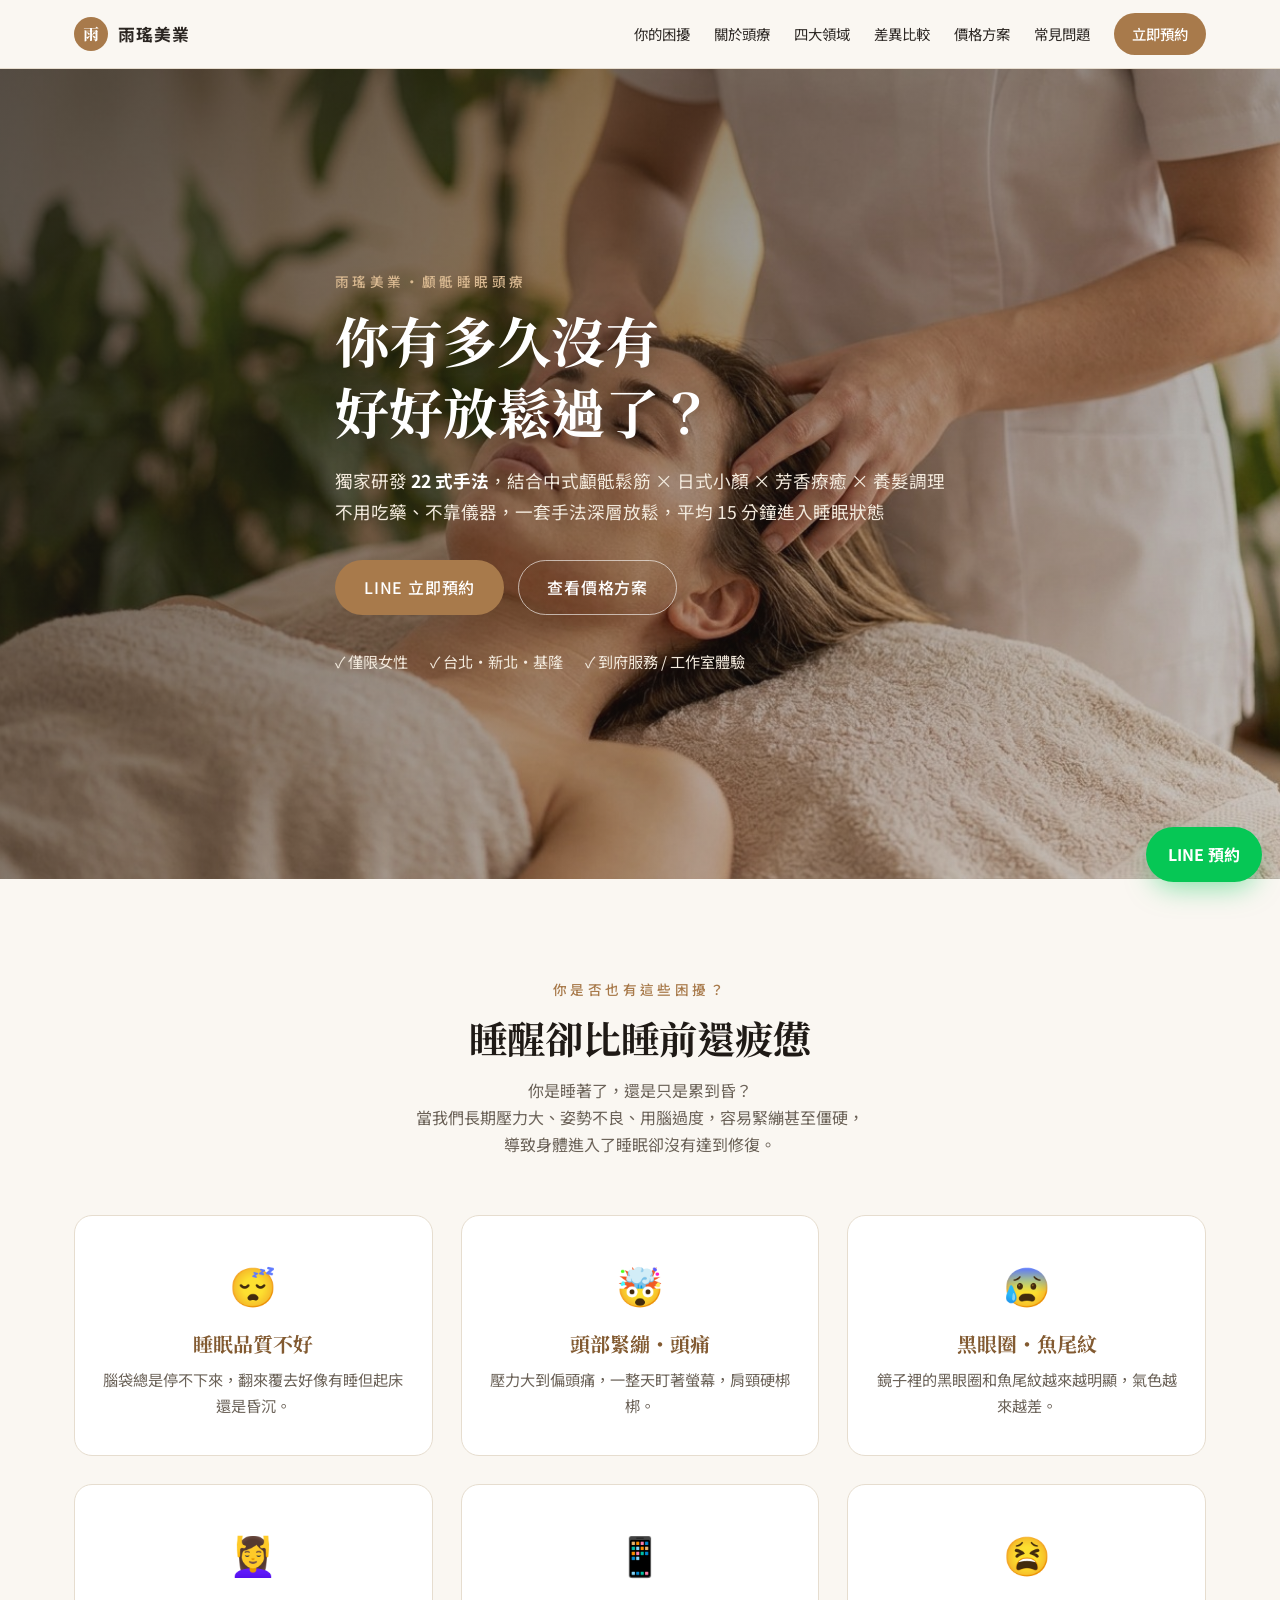
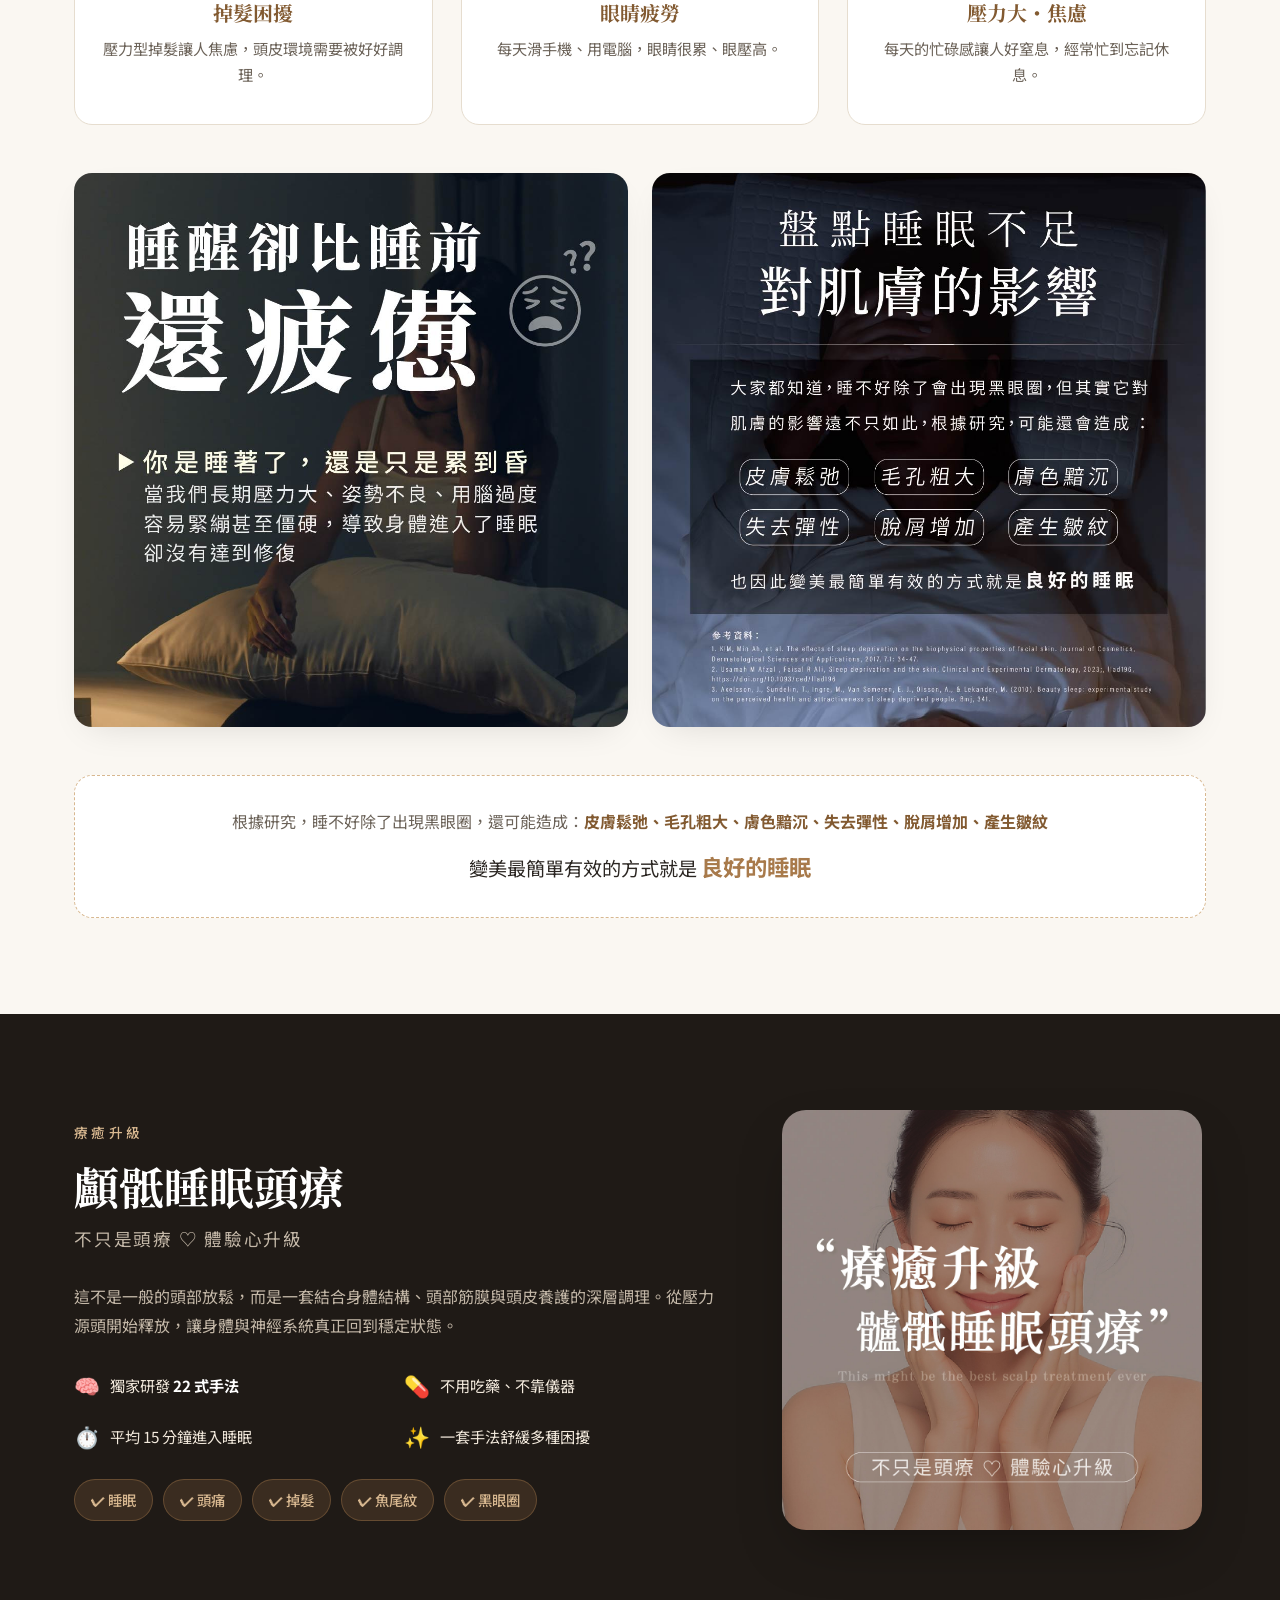
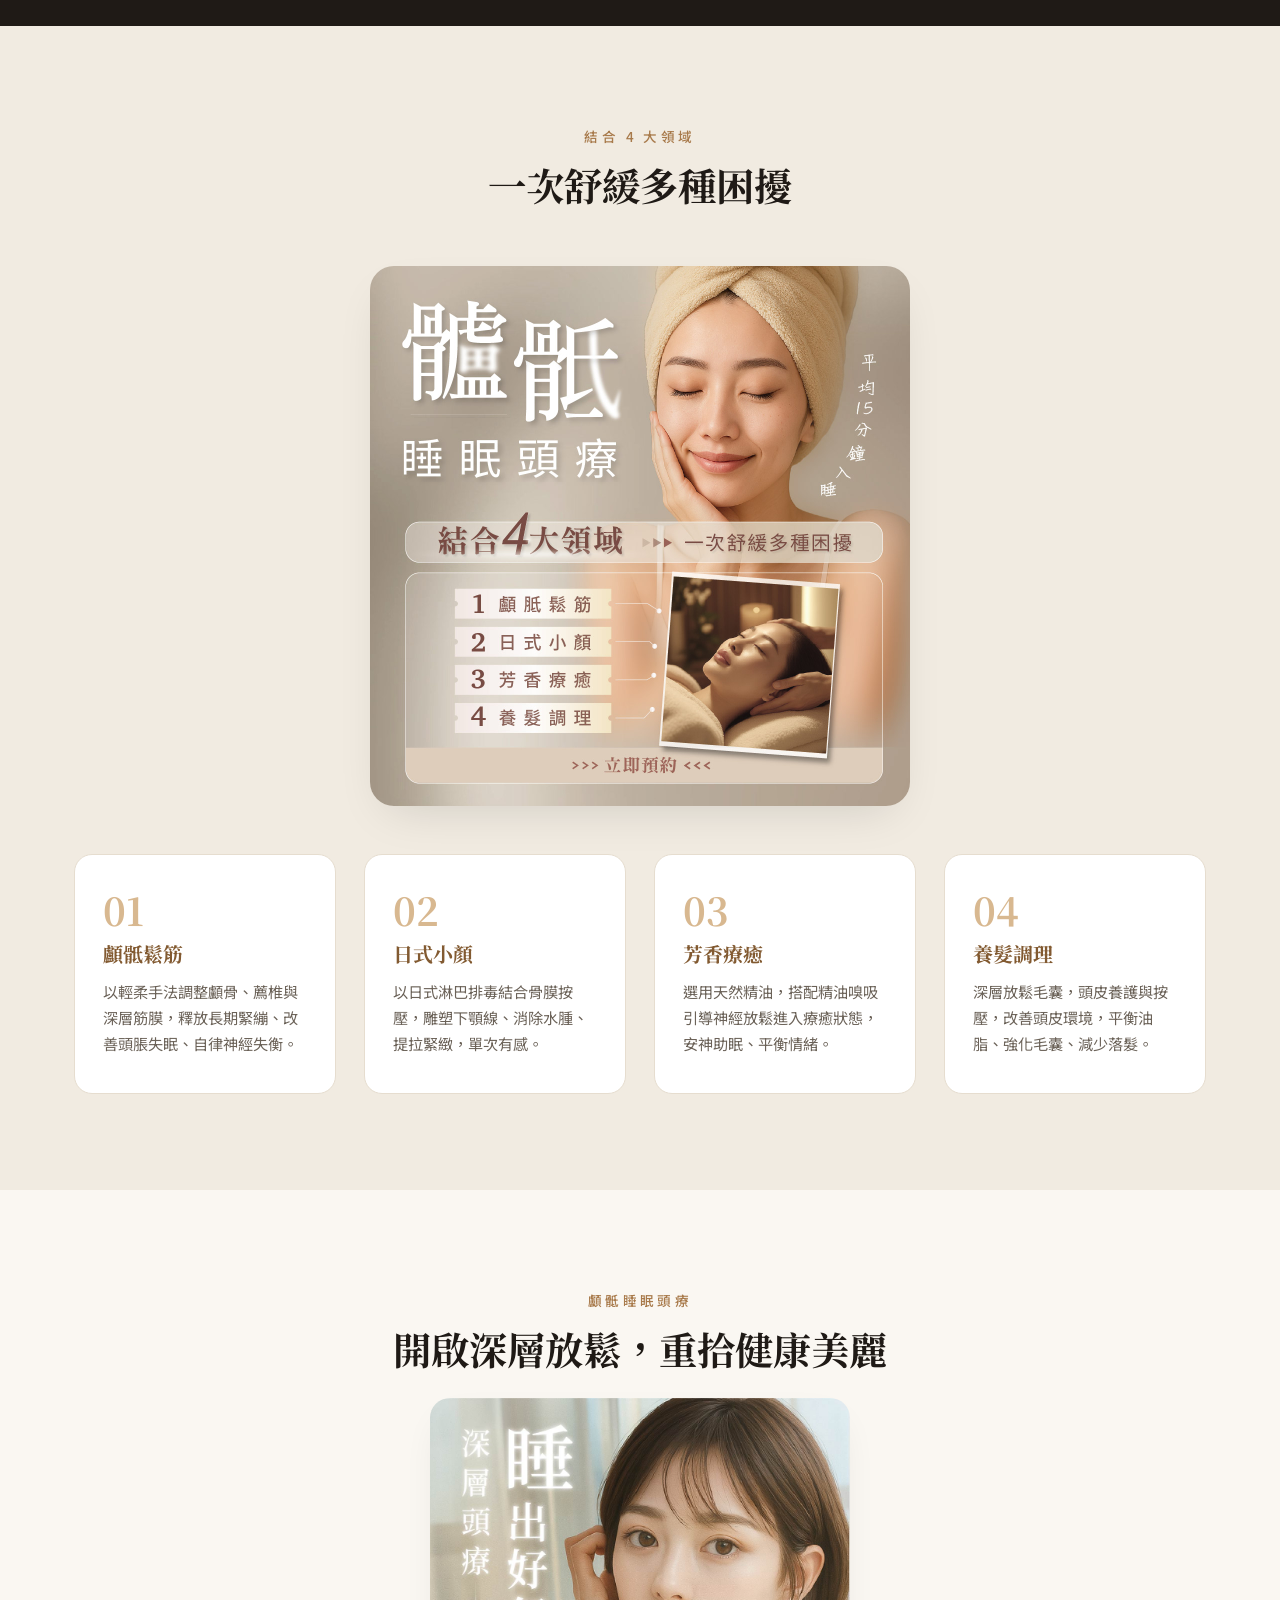
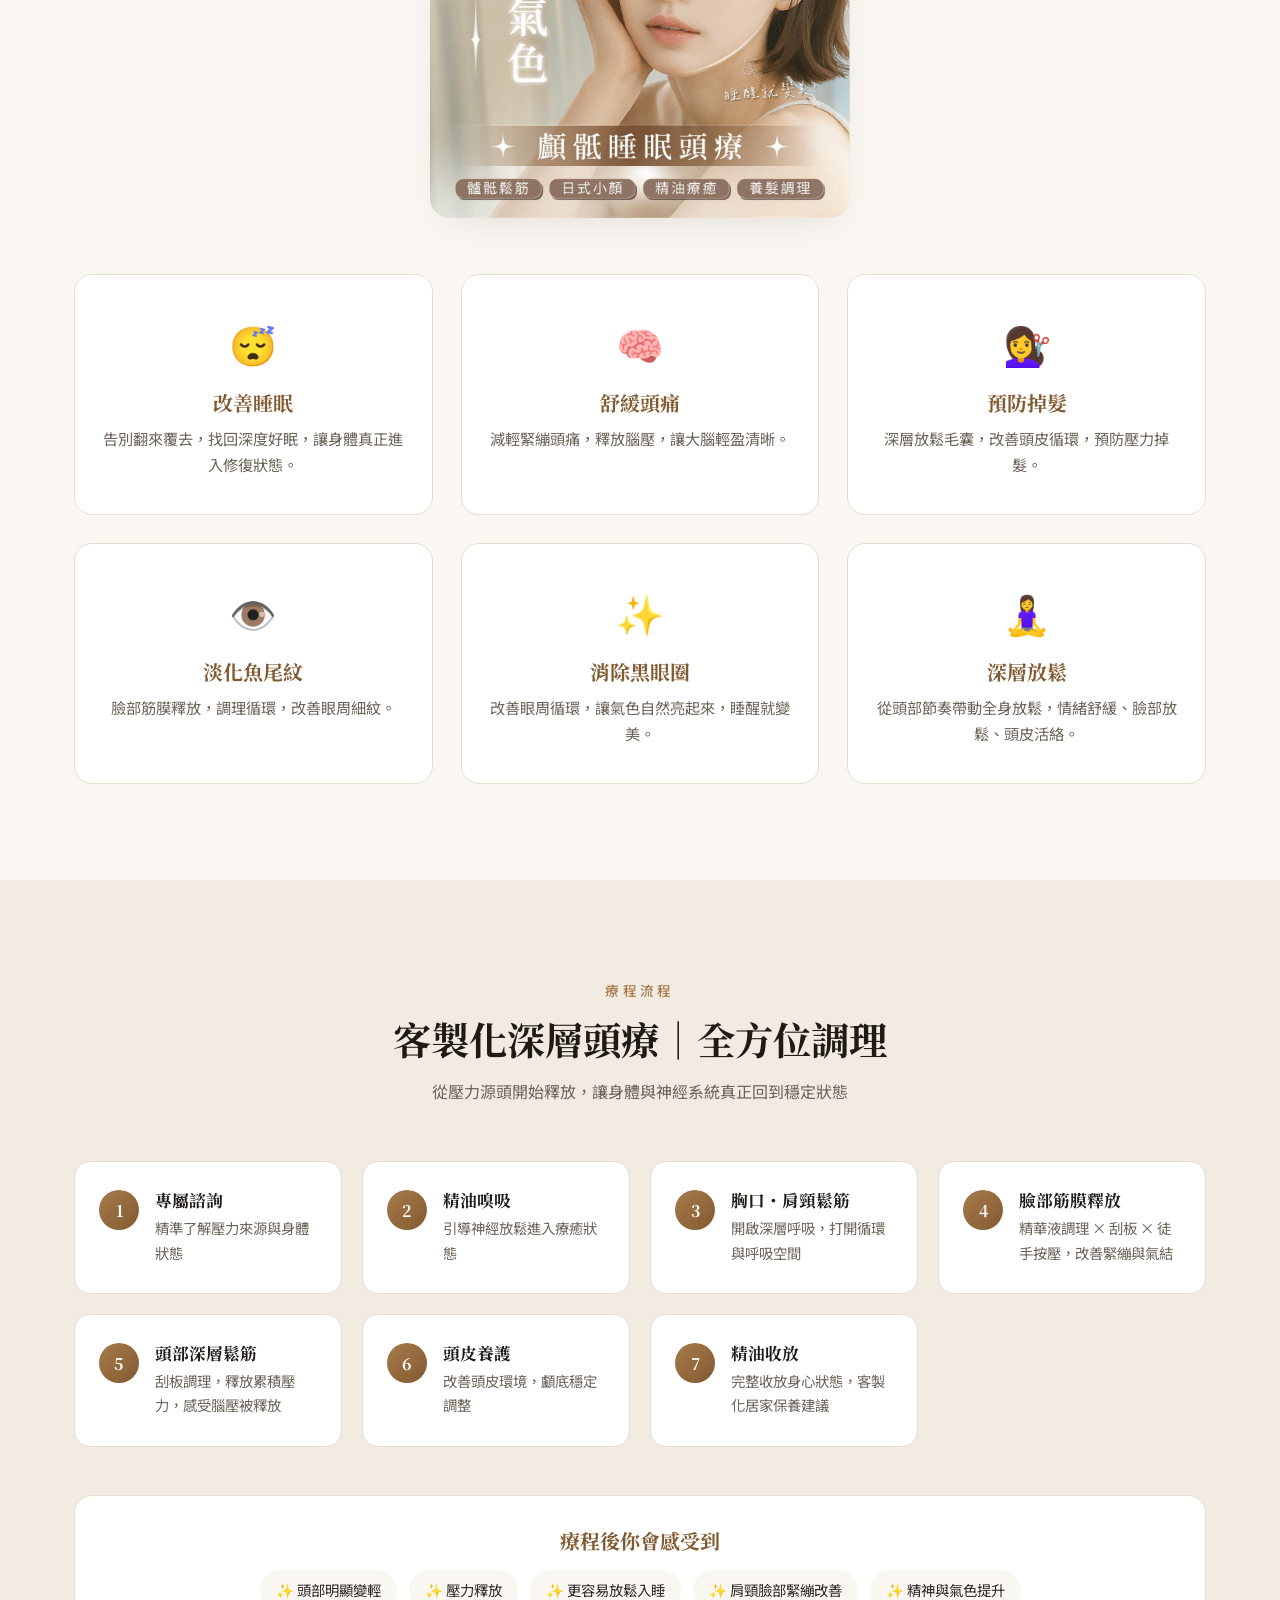
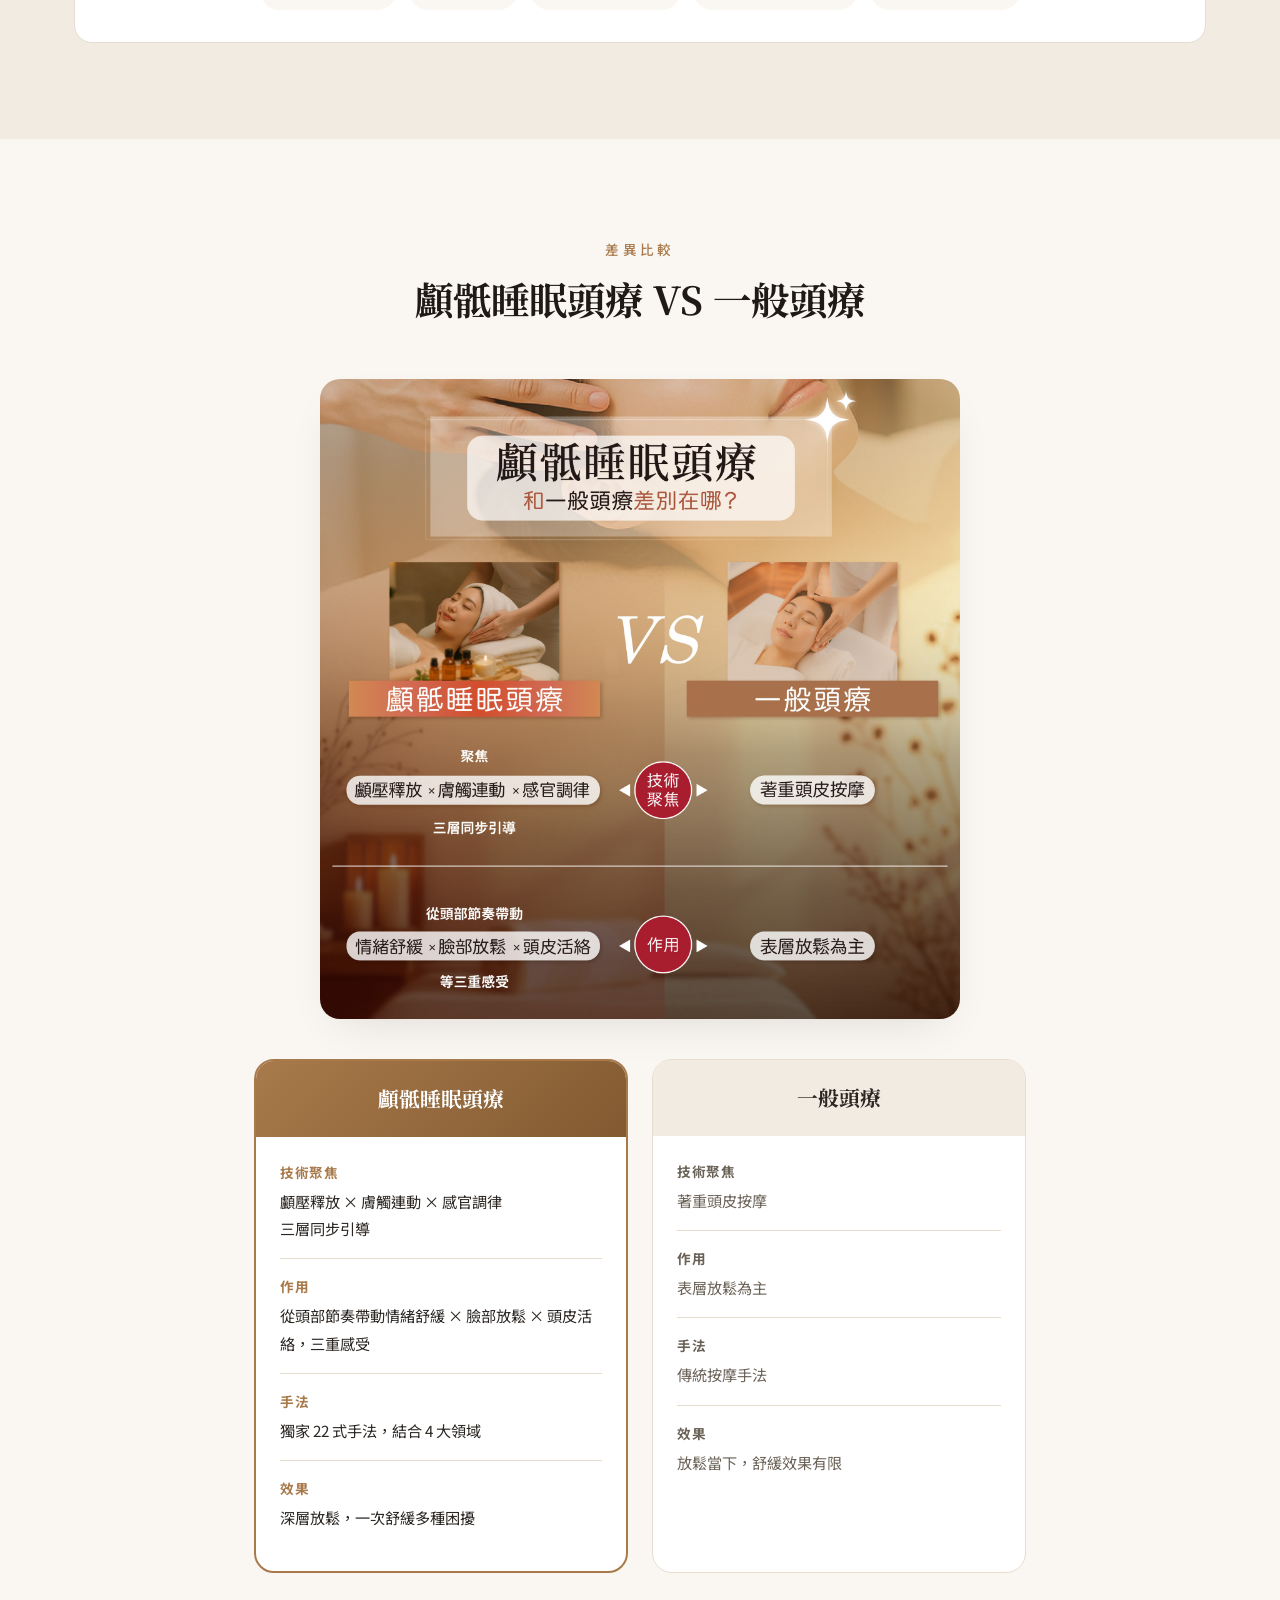
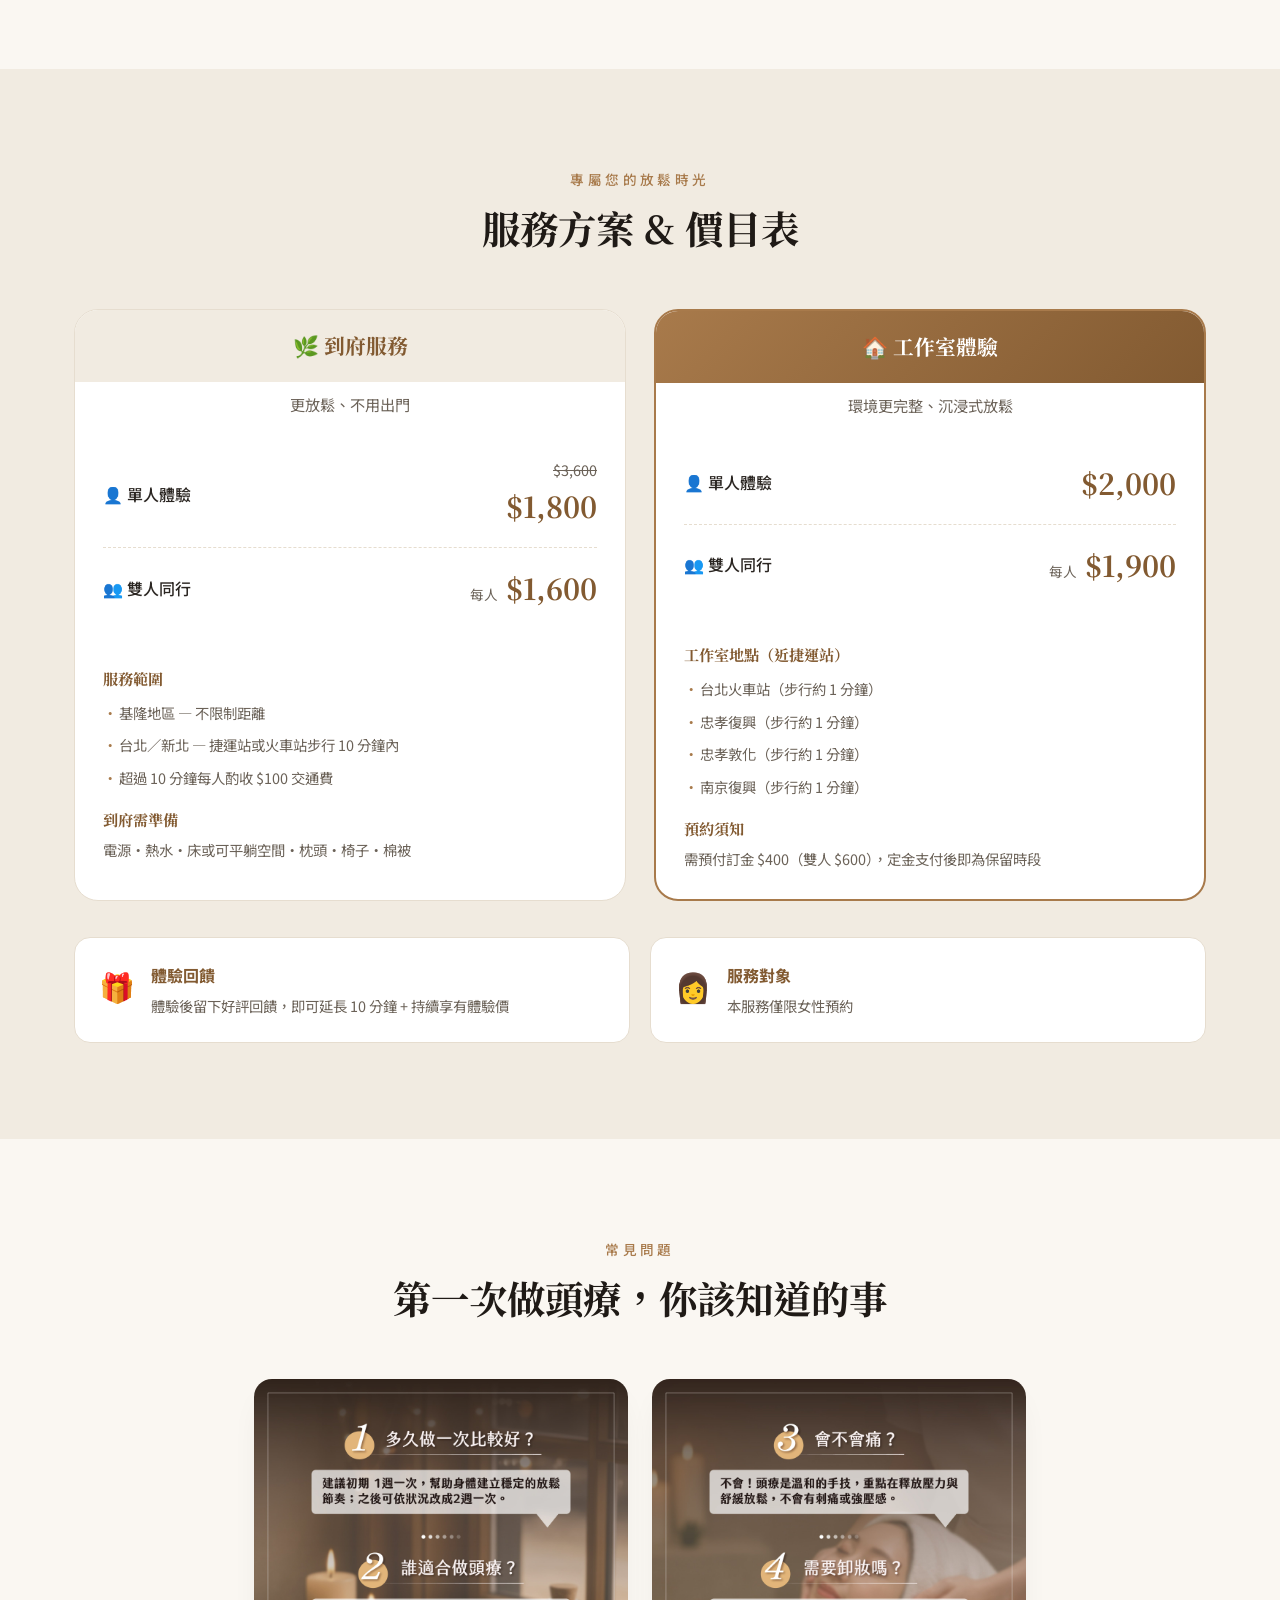
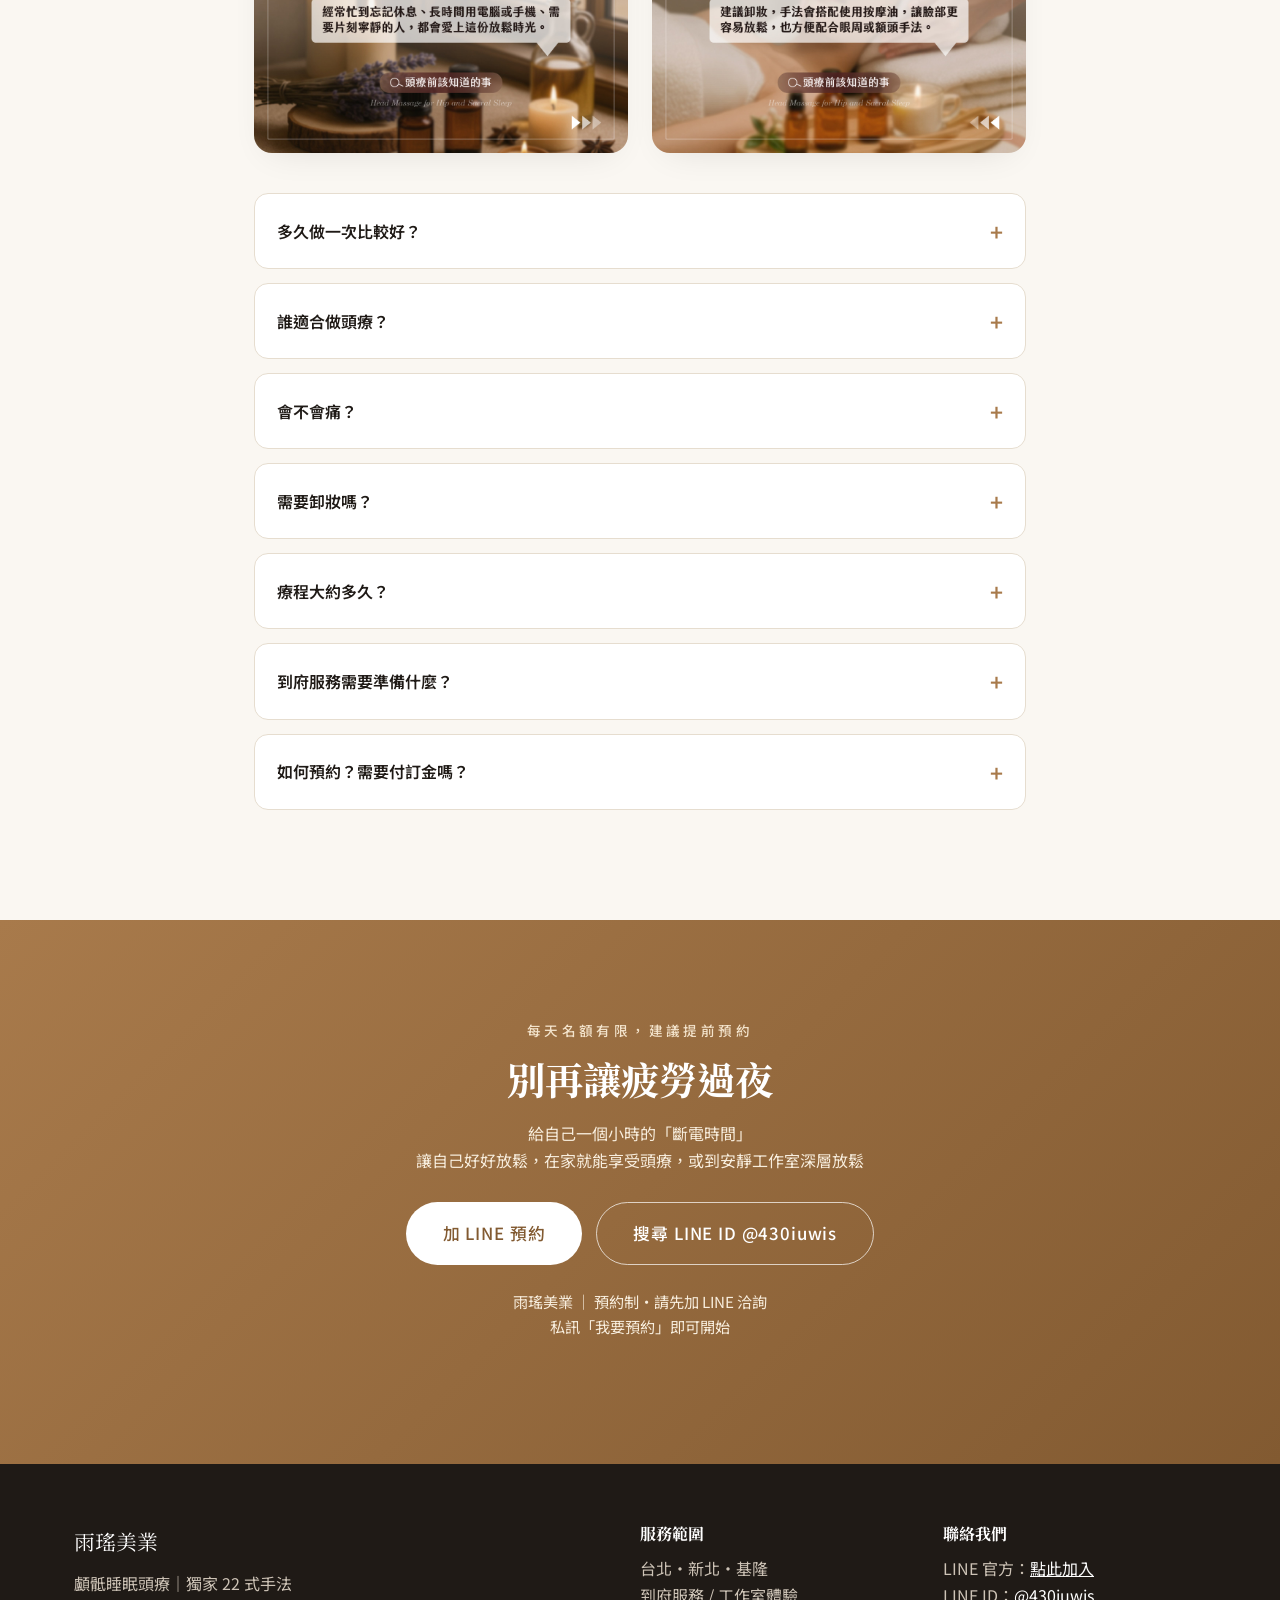
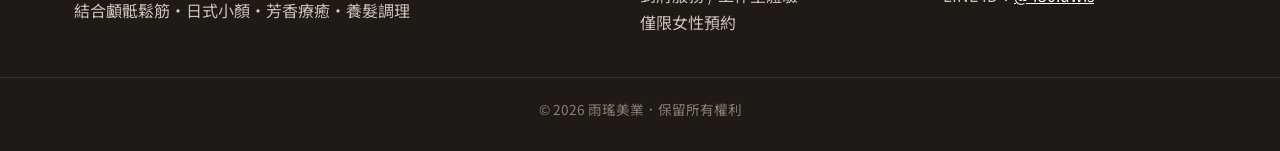
==== commit 98162b50: "feat: 更新 Open Graph 標題與網站地圖的最後修改日期" ====
--- a/index.html
+++ b/index.html
@@ -32,7 +32,7 @@
     <!-- Open Graph -->
     <meta property="og:type" content="website" />
     <meta property="og:url" content="https://huawei0915.github.io/massage/" />
-    <meta property="og:title" content="雨瑤美業 ｜ 顱骶睡眠頭療・深層放鬆・台北新北基隆到府按摩" />ㄙㄡ
+    <meta property="og:title" content="雨瑤美業 ｜ 顱骶睡眠頭療・深層放鬆・台北新北基隆到府按摩" />
     <meta property="og:description"
         content="獨家22式手法結合顱骶鬆筋×日式小顏×芳香療癒×養髮調理，平均15分鐘進入睡眠狀態。舒緩睡眠障礙、頭痛、掉髮、魚尾紋、黑眼圈。台北・新北・基隆到府服務，體驗價$1,800起。" />
     <meta property="og:image" content="https://huawei0915.github.io/massage/images/e.jpg" />
